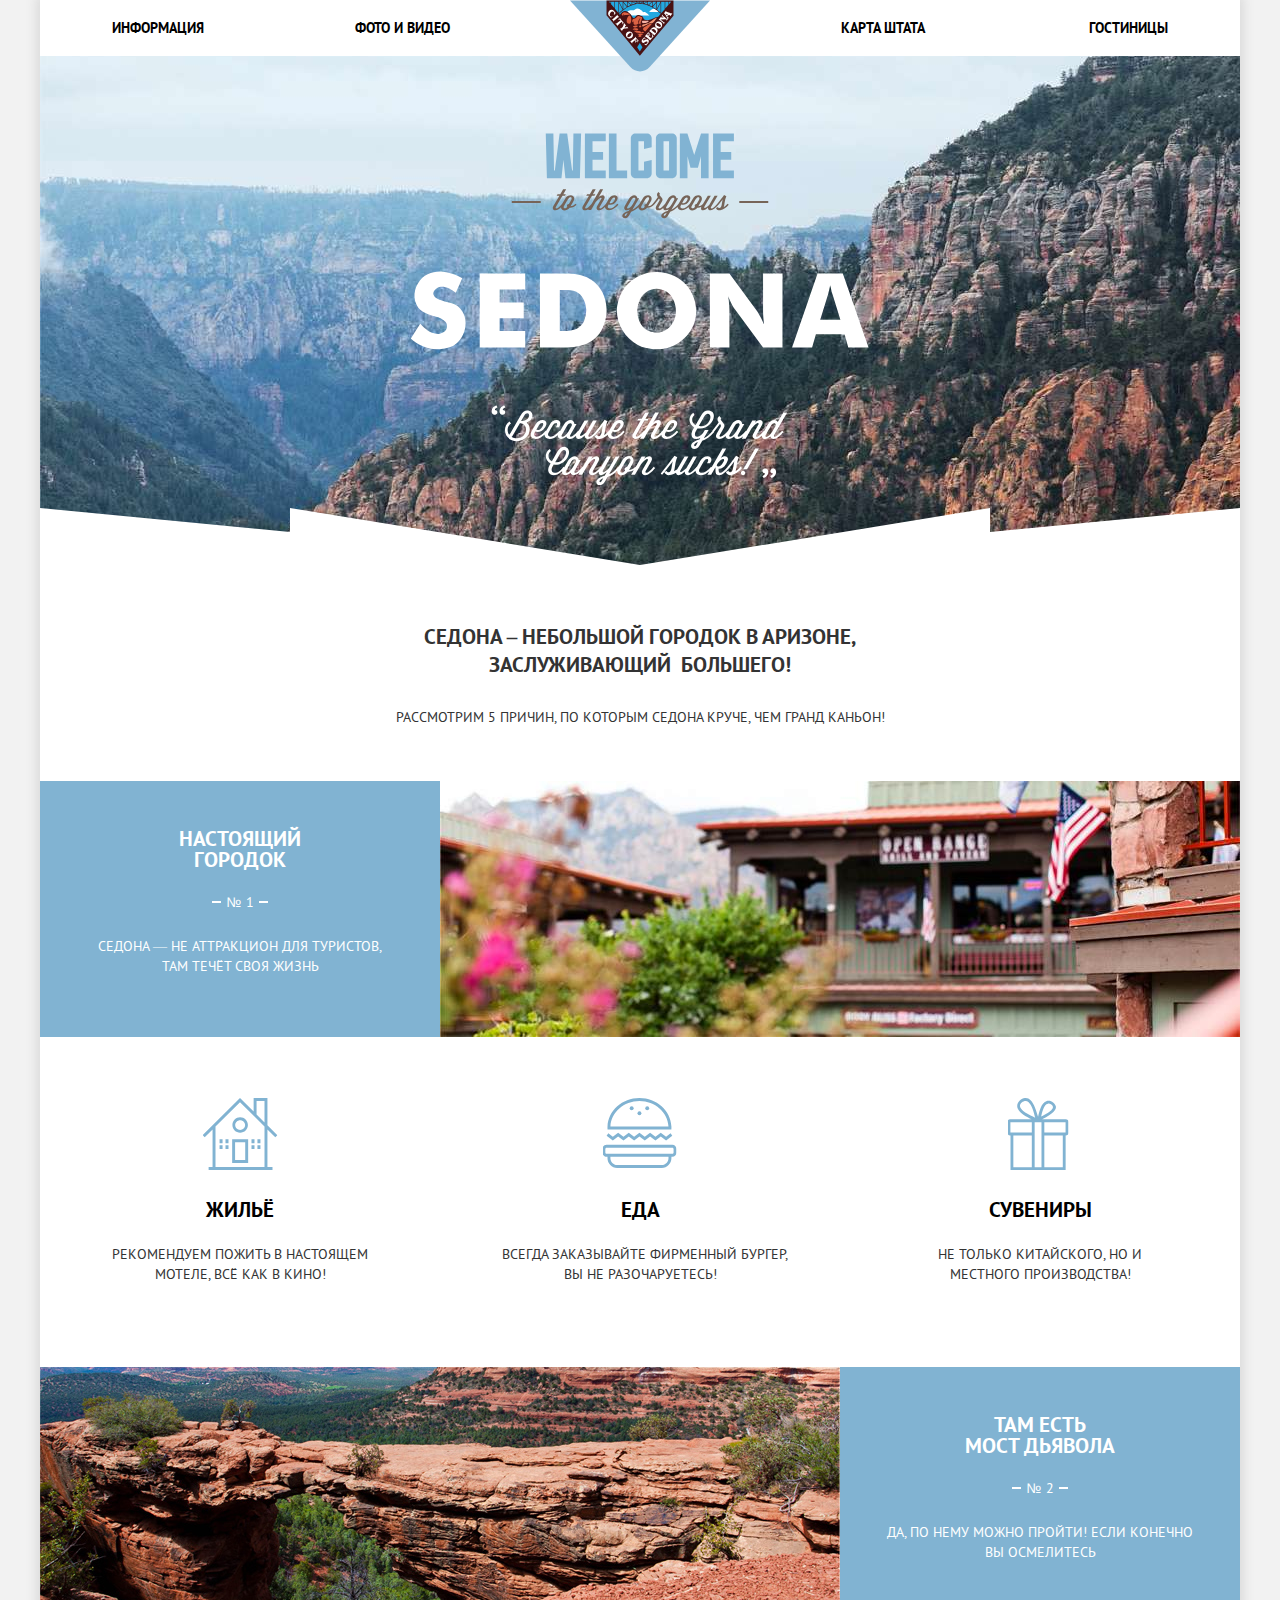
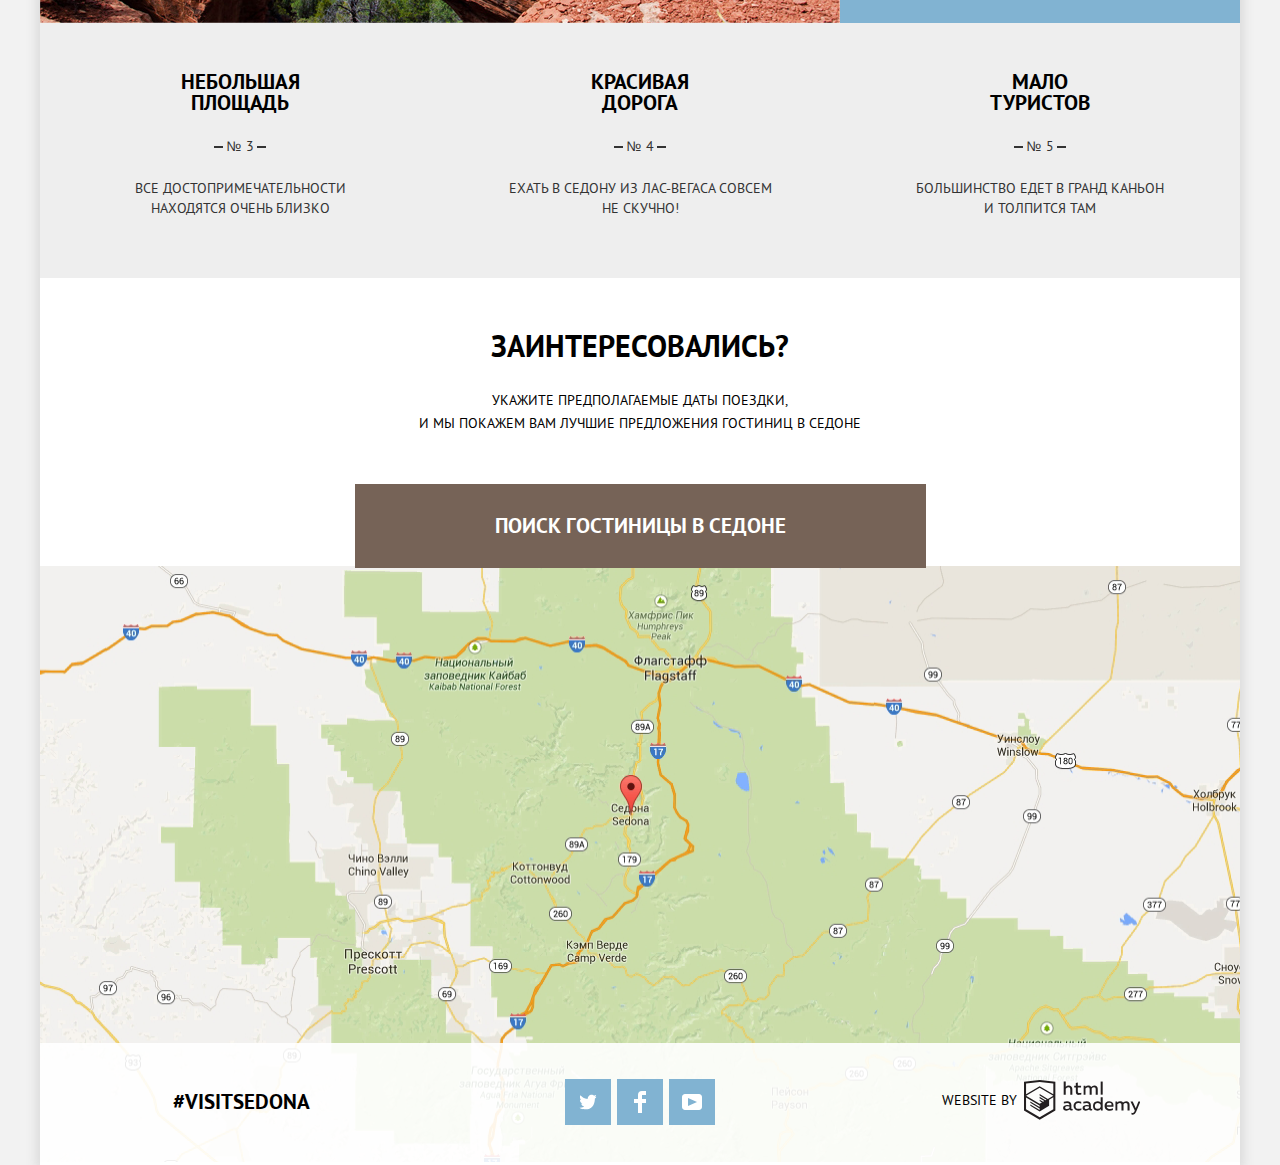
==== index.html @ 43b4a4ef "Добавил спец символы" ====
<!DOCTYPE html>
<html lang="ru">

<head>
  <meta charset="utf-8">
  <title>HTML Academy: Седона</title>
  <link rel="stylesheet" href="css/normalize.min.css">
  <link rel="stylesheet" href="css/style.min.css">
</head>

<body class="page-index">
  <div class="container">

    <header class="main-header">

      <a class="main-header__logo">
        <img src="img/logo.svg"   
             alt="Логотип Седона"  
             width="140"   
             height="72"   
             title="На главную">
             Перейти на главную страницу
      </a> 

      <nav class="main-nav" aria-label="Prymari">
        <div class="wrapper"> 

          <ul class="main-nav__list">
            <li class="main-nav__item">
              <a class="main-nav__link" href="#">Информация</a>
            </li>

            <li class="main-nav__item">
              <a class="main-nav__link" href="#">Фото и видео</a>
            </li>

            <li class="main-nav__item">
              <a class="main-nav__link" href="#">Карта штата</a>
            </li>

            <li class="main-nav__item">
              <a class="main-nav__link" href="sedona-hotels.html">Гостиницы</a>
            </li>
          </ul>

        </div>
      </nav>

    </header>


    <main class="main">

      <h1 class="visually-hidden">Седона - онлайн бронирование хостелов в Седоне</h1>

      <div class="intro  main__intro">

        <div class="intro__pic">
          <img class="intro__img"  
               src="img/welcome.svg"  
               alt="Welcome to the gorgeous Sedona"  
               width="459"  
               height="353">
        </div>
      </div>

      <!-- features -->
      <section class="features  main__features">

        <h2 class="visually-hidden">Приемущества</h2>

        <p class="features__text  features__text--big">
          <strong>Седона &ndash; небольшой городок в Аризоне, заслуживающий&nbsp; большего!</strong>
        </p>

        <p class="features__text  features__text--narrow">
          Рассмотрим 5 причин, по которым Седона круче, чем гранд каньон!
        </p>

        <!-- features__list -->
        <ol class="features__list">

          <!-- features__item-type-1 -->
          <li class="features__item
                     features__item--type-1">

              <div class="features__content">
                <h3 class="features__title">Настоящий <br> городок</h3>
                <span class="features__number">№ 1</span>
                <p class="features__text">Седона &mdash; не аттракцион&nbsp;для&nbsp;туристов, там&nbsp;течёт своя жизнь</p>
              </div>

              <div class="features__pic">
                <img class="features__img" 
                     src="img/content-pic01.jpg" 
                     alt="Горы, отель флаг США" 
                     width="800" 
                     height="256">
              </div>

          </li>


          <!-- features__item-type-2 -->
          <li class="features__item
                     features__item--type-2
                     features__item--icon-house">

            <h3 class="features__title">Жильё</h3>
            <p class="features__text">Рекомендуем пожить в настоящем мотеле, всё как в кино!</p>

          </li>

          <li class="features__item
                     features__item--type-2
                     features__item--icon-food">

            <h3 class="features__title">Еда</h3>
            <p class="features__text">Всегда&nbsp;заказывайте&nbsp;фирменный&nbsp;бургер, вы не разочаруетесь!</p>

          </li>

          <li class="features__item
                     features__item--type-2
                     features__item--icon-gift">

            <h3 class="features__title">Сувениры</h3>
            <p class="features__text">Не только китайского, но и местного производства!</p>

          </li>


          <!-- features__item-type-1 -->
          <li class="features__item
                     features__item--type-1">

              <div class="features__pic">
                <img class="features__img" 
                     src="img/content-pic02.jpg" 
                     alt="Красные ущелья Седоны" 
                     width="800"
                     height="256">
              </div>

              <div class="features__content">
                <h3 class="features__title">Там есть <br> мост дьявола</h3>
                <span class="features__number">№ 2</span>
                <p class="features__text">Да, по нему можно пройти! Если конечно вы осмелитесь</p>
              </div>

          </li>


          <!-- features__item-type-3 -->
          <li class="features__item
                     features__item--type-3">

              <div class="features__content">
                <h3 class="features__title">Небольшая площадь</h3>
                <span class="features__number">№ 3</span>
                <p class="features__text">Все достопримечательности находятся&nbsp;очень близко</p>
              </div>

          </li>

          <li class="features__item
                     features__item--type-3">

            <div class="features__content">
              <h3 class="features__title">Красивая дорога</h3>
              <span class="features__number">№ 4</span>
              <p class="features__text">Ехать в Седону из Лас-Вегаса совсем не скучно!</p>
            </div>

          </li>

          <li class="features__item
                     features__item--type-3">

            <div class="features__content">
              <h3 class="features__title">Мало туристов</h3>
              <span class="features__number">№ 5</span>
              <p class="features__text">Большинство едет в гранд каньон и&nbsp;толпится там</p>
            </div>

          </li>

        </ol>

      </section>
      <!-- /features -->

      <!-- search -->
      <section class="search  main__search">

        <h2 class="visually-hidden">Поиск гостиницы в Седоне</h2>

        <p class="search__text
                  search__text--big">
          <strong>Заинтересовались?</strong> 
        </p>

        <p class="search__text
                  search__text--narrow">
          Укажите предполагаемые даты поездки,<br>и мы покажем вам лучшие предложения гостиниц в Седоне
        </p>
        
        <a class="button
                  button--search" href="hotel-search.html"> 
          Поиск гостиницы в Седоне
        </a>

        <div class="map">
          <!-- google-map_iframe -->
          <iframe class="map__google" 
                  src="https://www.google.com/maps/embed?pb=!1m18!1m12!1m3!1d683583.7803193119!2d-112.14163020098634!3d34.99798350374811!2m3!1f0!2f0!3f0!3m2!1i1024!2i768!4f13.1!3m3!1m2!1s0x872da132f942b00d%3A0x5548c523fa6c8efd!2z0KHQtdC00L7QvdCwLCDQkNGA0LjQt9C-0L3QsCA4NjMzNiwg0KHQqNCQ!5e0!3m2!1sru!2s!4v1570361902766!5m2!1sru!2s" 
                  width="1200" height="596" 
                  allowfullscreen="">
          </iframe>

          <a class="map__img" 
             href="https://www.google.ru/maps/place/Седона,+Аризона+86336,+США/@34.8544438,-111.8301581,13z/data=!3m1!4b1!4m5!3m4!1s0x872da132f942b00d:0x5548c523fa6c8efd!8m2!3d34.8697395!4d-111.7609896"
             title="Перейти нак карту google maps">Местоположение на карте
             
            <img  src="img/map.png" 
                  alt="Карта Седоны" 
                  width="1200" 
                  height="596">
          </a>

          <!-- Форма поиска гостиницы -->
          <form class="hotel-search" 
                action="https://echo.htmlacademy.ru" 
                method="post">

            <fieldset class="hotel-search__fieldset">
              <legend class="visually-hidden">Поиск гостиницы в Седоне</legend>

              <!-- hotel-search__date -->
              <div class="hotel-search__date">
                <label class="hotel-search__label">Дата заезда:

                  <input class="hotel-search__input" 
                         type="text" 
                         name="entry" 
                         placeholder="24 апреля 2017">
                </label>

                <button class="button  hotel-search__calendar" 
                        type="button" 
                        title="Выбрать дату">Календарь
                  <!-- svg -->
                  <svg xmlns="http://www.w3.org/2000/svg" width="21" height="22" fill="#cacaca">
                    <path
                      d="M19.251 2.025h-2.845V.648c0-.381-.294-.689-.656-.689-.363 0-.656.308-.656.689v1.377h-3.938V.648c0-.381-.294-.689-.655-.689-.363 0-.657.308-.657.689v1.377H5.906V.648c0-.381-.294-.689-.656-.689-.363 0-.657.308-.657.689v1.377H1.75C.784 2.025 0 2.847 0 3.862v16.302C0 21.179.784 22 1.75 22h17.501c.966 0 1.749-.821 1.749-1.836V3.862c0-1.015-.783-1.837-1.749-1.837zm.437 18.139a.448.448 0 0 1-.437.459H1.75a.45.45 0 0 1-.438-.459V3.862a.45.45 0 0 1 .438-.459h2.844v1.378c0 .381.294.689.657.689.362 0 .656-.308.656-.689V3.403h3.938v1.378c0 .381.294.689.657.689.361 0 .655-.308.655-.689V3.403h3.938v1.378c0 .381.293.689.656.689.362 0 .656-.308.656-.689V3.403h2.845c.241 0 .437.206.437.459v16.302z" />
                    <path
                      d="M4.594 8.225h2.625v2.066H4.594zM4.594 11.668h2.625v2.067H4.594zM4.594 15.112h2.625v2.066H4.594zM9.188 15.112h2.625v2.066H9.188zM9.188 11.668h2.625v2.067H9.188zM9.188 8.225h2.625v2.066H9.188zM13.781 15.112h2.625v2.066h-2.625zM13.781 11.668h2.625v2.067h-2.625zM13.781 8.225h2.625v2.066h-2.625z" />
                  </svg>
                  <!-- svg -->

                </button>
              </div>
              <!-- /hotel-search__date -->
              
              <!-- hotel-search__date -->
              <div class="hotel-search__date">
                <label class="hotel-search__label">Дата выезда:
                  <input class="hotel-search__input" 
                         type="text" 
                         name="leave" 
                         placeholder="4 июля 2017">
                </label>

                <button class="button  hotel-search__calendar" 
                        type="button" 
                        title="Выбрать дату">Календарь
                  <!-- svg -->
                  <svg xmlns="http://www.w3.org/2000/svg" width="21" height="22" fill="#cacaca">
                    <path
                      d="M19.251 2.025h-2.845V.648c0-.381-.294-.689-.656-.689-.363 0-.656.308-.656.689v1.377h-3.938V.648c0-.381-.294-.689-.655-.689-.363 0-.657.308-.657.689v1.377H5.906V.648c0-.381-.294-.689-.656-.689-.363 0-.657.308-.657.689v1.377H1.75C.784 2.025 0 2.847 0 3.862v16.302C0 21.179.784 22 1.75 22h17.501c.966 0 1.749-.821 1.749-1.836V3.862c0-1.015-.783-1.837-1.749-1.837zm.437 18.139a.448.448 0 0 1-.437.459H1.75a.45.45 0 0 1-.438-.459V3.862a.45.45 0 0 1 .438-.459h2.844v1.378c0 .381.294.689.657.689.362 0 .656-.308.656-.689V3.403h3.938v1.378c0 .381.294.689.657.689.361 0 .655-.308.655-.689V3.403h3.938v1.378c0 .381.293.689.656.689.362 0 .656-.308.656-.689V3.403h2.845c.241 0 .437.206.437.459v16.302z" />
                    <path
                      d="M4.594 8.225h2.625v2.066H4.594zM4.594 11.668h2.625v2.067H4.594zM4.594 15.112h2.625v2.066H4.594zM9.188 15.112h2.625v2.066H9.188zM9.188 11.668h2.625v2.067H9.188zM9.188 8.225h2.625v2.066H9.188zM13.781 15.112h2.625v2.066h-2.625zM13.781 11.668h2.625v2.067h-2.625zM13.781 8.225h2.625v2.066h-2.625z" />
                  </svg>
                  <!-- svg -->
                </button>
              </div>
              <!-- /hotel-search__date -->


              <!-- hotel-search__person-->
              <div class="hotel-search__person">
                <!-- hotel-search__adult -->
                <div class="hotel-search__person-category">

                  <button class="button hotel-search__adult-value  
                                 hotel-search__adult-value--plus"
                          type="button">Увеличить  колличество взрослых 
                  </button>

                  <button class="button hotel-search__adult-value  
                                 hotel-search__adult-value--minus"
                          type="button">Уменьшить  колличество взрослых
                  </button>

                  <label class="hotel-search__label">Взрослые:

                    <input class="hotel-search__input" 
                           type="text" 
                           name="adult" 
                           value="0">
                  </label>
                </div>

                <!-- hotel-search__adult -->
                <div class="hotel-search__person-category">
                  
                    <button class="button  
                                    hotel-search__child-value 
                                    hotel-search__child-value--plus" 
                            type="button">Увеличить  колличество детей
                    </button>

                    <button class="button  
                                   hotel-search__child-value 
                                   hotel-search__child-value--minus" 
                            type="button">Уменьшить  колличество детей
                    </button>

                  <label class="hotel-search__label">Дети:
                    <input class="hotel-search__input" 
                           type="text"   
                           name="child" 
                           value="0">
                    </label>
                </div>
              </div>

              <!-- hotel-search__submit -->
              <button class="button  hotel-search__submit" 
                      type="submit">Найти
              </button>

            </fieldset>
          </form>
        </div>
      </section>

    </main>

    <footer class="main-footer">
      <div class="wrapper">
        <div class="main-footer__row">
          
          <div class="main-footer__column">
            <span class="main-footer__text">&#35visitsedona</span>
          </div>

          <div class="main-footer__column">
            <ul class="social-list  main-footer__social-list">

              <li class="social-list__item">

                <a class="social-list__link   
                          social-list__link--icon"  
                   href="#"  
                   title="К нам на Twitter">Twitter

                  <svg xmlns="http://www.w3.org/2000/svg" xmlns:xlink="http://www.w3.org/1999/xlink" width="17"
                    height="15">
                    <path fill="#ffffff"
                      d="M10.95.144c1.685-.496 2.984.27 3.577 1.179.673-.231 1.331-.481 2.011-.708a2.345 2.345 0 0 1-.857 1.768c.685.17 1.304-.491 1.304-.491-.169 1-1.006 1.788-1.563 2.024-.231 6.75-3.175 11.217-10.077 11.082h-.446c-.41 0-4.164-.46-4.898-1.887 2.271.196 3.893-.422 4.693-1.177-.96-.3-2.679-.477-2.979-2.95.349.106.564.228 1.19.119C1.705 8.247.374 7.53.448 5.33c.285.328 1.067.536 1.34.472C1.085 5.561-.182 2.442.894.85c1.818 1.854 3.735 3.606 7.152 3.773C8.254 2.33 9.183.793 10.95.144z" />
                  </svg>
                </a>
              </li>

              <li class="social-list__item">
                <a class="social-list__link   social-list__link--icon"  
                   href="#"  
                   title=" К нам на Facebook">Facebook

                  <svg xmlns="http://www.w3.org/2000/svg" width="12" height="22">
                    <path fill="#ffffff" d="M12 4V0H8a4 4 0 0 0-4 4v4H0v4h4v10h4V12h4V8H8V4h4z" />
                  </svg>
                </a>
              </li>

              <li class="social-list__item">
                <a class="social-list__link   
                          social-list__link--icon" 
                   href="#"  
                   title="К нам на Youtube">Youtube
                  <!-- svg -->
                  <svg xmlns="http://www.w3.org/2000/svg" xmlns:xlink="http://www.w3.org/1999/xlink" width="20"
                    height="16">
                    <path fill="#ffffff"
                      d="M17 0H3C1.35 0 0 1.35 0 3v10c0 1.65 1.35 3 3 3h14c1.65 0 3-1.35 3-3V3c0-1.65-1.35-3-3-3zM6.027 11.998V4.002L15.014 8l-8.987 3.998z" />
                  </svg>
                  <!-- svg -->
                </a>
              </li>

            </ul>
          </div>

          <div class="main-footer__column">
            <span class="main-footer__copy">website by</span>

            <a class="main-footer__link"  
               href="https://htmlacademy.ru/intensive/htmlcss" 
               title="Перейти на профессиональный онлайн‑курс HTML и CSS, уровень 1" 
               target="_blank">Htmlacademy

                <svg id="Layer_1" data-name="Layer 1" xmlns="http://www.w3.org/2000/svg" viewBox="0 0 113 39" fill="#231f20">

                  <path
                    d="M401.93,351.51a2.07,2.07,0,0,0,.58-0.11v1.4a3.41,3.41,0,0,1-1.24.22,1.75,1.75,0,0,1-1.75-1,5.08,5.08,0,0,1-3.3,1.13c-1.59,0-3.06-.87-3.06-2.68,0-2.24,2.08-2.93,3.9-2.93a11.63,11.63,0,0,1,2.28.26v-0.31c0-1.09-.8-1.86-2.3-1.86a7.79,7.79,0,0,0-3.15.67v-1.79a10.72,10.72,0,0,1,3.35-.58c2.48,0,4,1.18,4,3.83v3.14A0.57,0.57,0,0,0,401.93,351.51Zm-6.76-1.19a1.42,1.42,0,0,0,1.64,1.29,3.56,3.56,0,0,0,2.53-1V349.1a10.21,10.21,0,0,0-1.9-.22C396.34,348.89,395.17,349.23,395.17,350.33Z"
                    transform="translate(-355.09 -323.29)" />
                  <path

                    d="M408.15,343.91a5.29,5.29,0,0,1,2.7.67v1.79a4.28,4.28,0,0,0-2.42-.73,2.89,2.89,0,1,0,0,5.76,5.26,5.26,0,0,0,2.55-.67v1.8a6.58,6.58,0,0,1-2.9.6,4.42,4.42,0,0,1-4.72-4.54A4.54,4.54,0,0,1,408.15,343.91Z"
                    transform="translate(-355.09 -323.29)" />
                  <path

                    d="M420.93,351.51a2.07,2.07,0,0,0,.58-0.11v1.4a3.41,3.41,0,0,1-1.24.22,1.75,1.75,0,0,1-1.75-1,5.08,5.08,0,0,1-3.3,1.13c-1.59,0-3.06-.87-3.06-2.68,0-2.24,2.08-2.93,3.9-2.93a11.63,11.63,0,0,1,2.28.26v-0.31c0-1.09-.8-1.86-2.3-1.86a7.79,7.79,0,0,0-3.15.67v-1.79a10.72,10.72,0,0,1,3.35-.58c2.48,0,4,1.18,4,3.83v3.14A0.57,0.57,0,0,0,420.93,351.51Zm-6.76-1.19a1.42,1.42,0,0,0,1.64,1.29,3.56,3.56,0,0,0,2.53-1V349.1a10.21,10.21,0,0,0-1.9-.22C415.33,348.89,414.17,349.23,414.17,350.33Z"
                    transform="translate(-355.09 -323.29)" />
                  <path

                    d="M431.76,340.14V352.9H430v-1.39a4.07,4.07,0,0,1-3.35,1.62,4.62,4.62,0,0,1,0-9.22,4,4,0,0,1,3.15,1.37v-5.14h2ZM427,345.62a2.9,2.9,0,0,0,0,5.8,3,3,0,0,0,2.79-1.84v-2.13A3.06,3.06,0,0,0,427,345.62Z"
                    transform="translate(-355.09 -323.29)" />
                  <path

                    d="M438.08,343.91c3.48,0,4.68,2.81,4.12,5.34h-6.58c0.22,1.57,1.75,2.22,3.35,2.22a6.41,6.41,0,0,0,2.77-.62v1.68a7.5,7.5,0,0,1-3.14.6c-2.68,0-5-1.53-5-4.61A4.39,4.39,0,0,1,438.08,343.91Zm0.09,1.62a2.39,2.39,0,0,0-2.57,2.26h4.85A2.06,2.06,0,0,0,438.17,345.53Z"
                    transform="translate(-355.09 -323.29)" />
                  <path

                    d="M444.19,352.9v-8.75h1.73v1.09a4,4,0,0,1,2.92-1.33,3,3,0,0,1,2.73,1.4,4.33,4.33,0,0,1,3.06-1.4,3.21,3.21,0,0,1,3.32,3.52v5.47h-2v-5.41a1.67,1.67,0,0,0-1.73-1.84,2.94,2.94,0,0,0-2.17,1.18c0,0.2,0,.4,0,0.6v5.47h-2v-5.41a1.67,1.67,0,0,0-1.73-1.84,3.11,3.11,0,0,0-2.32,1.35v5.91h-2Z"
                    transform="translate(-355.09 -323.29)" />
                  <path

                    d="M466.56,344.15h2l-4.1,9.93c-0.95,2.28-2.19,3-3.52,3a5,5,0,0,1-1.15-.15v-1.66a3,3,0,0,0,.89.13c0.95,0,1.66-.67,2.17-2l0.18-.44-4.16-8.82H461l3,6.6Z"
                    transform="translate(-355.09 -323.29)" />
                  <path

                    d="M395.75,324.82v5a4,4,0,0,1,2.83-1.2,3.41,3.41,0,0,1,3.61,3.57v5.41h-2v-5.16a1.9,1.9,0,0,0-2-2.1,3.08,3.08,0,0,0-2.44,1.46v5.8h-2V324.82h2Z"
                    transform="translate(-355.09 -323.29)" />
                  <path

                    d="M407.52,325.71v3.12h3.17v1.71h-3.17v4c0,1.15.53,1.53,1.66,1.53a4.71,4.71,0,0,0,1.77-.35v1.68a7.14,7.14,0,0,1-2.35.38,2.68,2.68,0,0,1-3-2.88v-4.38H404v-1.71h1.57v-2.64Z"
                    transform="translate(-355.09 -323.29)" />
                  <path

                    d="M413.19,337.58v-8.75h1.73v1.09a4,4,0,0,1,2.92-1.33,3,3,0,0,1,2.73,1.4,4.33,4.33,0,0,1,3.06-1.4,3.21,3.21,0,0,1,3.32,3.52v5.47h-2v-5.41a1.67,1.67,0,0,0-1.73-1.84,2.94,2.94,0,0,0-2.17,1.18c0,0.2,0,.4,0,0.6v5.47h-2v-5.41a1.67,1.67,0,0,0-1.73-1.84,3.11,3.11,0,0,0-2.32,1.35v5.91h-2Z"
                    transform="translate(-355.09 -323.29)" />
                  <rect x="74.72" y="1.52" width="1.95" height="12.76" />
                  <path
                    d="M370.53,323.31l-0.16,0-15.28,1.6v28L370.37,362l15.28-9.09v-28Zm13.12,28.45-13.28,7.9-13.28-7.9V340.28l13.22,7.87,0,1.43-9.07-5.4v1.38l9.11,5.47,0,1.46-9.1-5.42v1.38l9.11,5.47h0l9.19-5.5v-1.39h0v-4.52l4.1-2.45v11.67Zm0-13.16L380,340.74h0l-1.68,1-8-4.76v1.38l6.84,4.07-0.06,0-0.15.09-1,.57-5.64-3.36v1.38l4.45,2.65-1.05.7,0,0-3.36-2v1.38l2.21,1.3-2.25,1.35-13.16-7.82,13.17-7.92h0Zm0-1.39-13.35-7.87h0l-13.2,7.86v-10.5l13.28-1.39,13.28,1.39v10.51Z"
                    transform="translate(-355.09 -323.29)" />
                </svg>
            </a>
          </div>

        </div>
      </div>
    </footer>

  </div>

  <script src="js/script.min.js"></script>
</body>

</html>
---- css/style.min.css ----
@font-face{font-family:"PT Sans";font-display:swap;font-style:normal;font-weight:400;src:url(../fonts/ptsans.woff2) format("woff2"),url(../fonts/ptsans.woff) format("woff")}@font-face{font-family:"PT Sans";font-display:swap;font-style:normal;font-weight:700;src:url(../fonts/ptsansbold.woff2) format("woff2"),url(../fonts/ptsansbold.woff) format("woff")}html{box-sizing:border-box}*,::after,::before{box-sizing:inherit}body{margin:0;background-color:#f2f2f2;font-family:"PT Sans",Arial,Tahoma,sans-serif;font-size:14px}:focus{outline:#222 dotted 1px;outline-offset:4px}.page-index .container{position:relative}.visually-hidden{position:absolute;margin:-1px;padding:0;width:1px;height:1px;overflow:hidden;border:none;clip:rect(0,0,0,0)}.button{background-color:transparent;border:none;cursor:pointer}.container,.main,.main-header{background-color:#fff}.wrapper{width:1056px;margin-left:auto;margin-right:auto}.container{position:relative;width:1200px;margin:auto;box-shadow:0 0 10px 4px #dbdbdb;overflow:hidden}.main-header{padding:0;margin:0}.main-header__logo{position:absolute;top:0;left:50%;font-size:0;transform:translateX(-50%);z-index:3}.main-nav__list{position:relative;display:flex;flex-wrap:wrap;justify-content:space-between;align-items:center;margin:0;padding:19px 0;list-style:none;z-index:2}.main-nav__item{width:20%}.main-nav__item:nth-child(2){margin-right:115px}.main-nav__item:last-child,.main-nav__item:nth-child(4n+3){text-align:right}.main-nav__item:focus{outline:0}.main-nav__link{display:inline-block;vertical-align:middle;font-family:"PT Sans";font-size:14px;font-weight:700;color:#000;text-decoration:none;text-transform:uppercase;transition-duration:.3s;transition-property:color}.main-nav__link:focus,.main-nav__link:hover{color:#81b3d2}.main-nav__link:active{color:#b2b2b2}.main-nav__link--current{color:#766357}.intro__pic{position:relative;width:100%;min-height:509px;background:linear-gradient(160deg,#a2c4dc,#6b494a);background-image:url(../img/polygon.svg),url(../img/sedona.jpg);background-position:center bottom -1px,0 -55px;background-repeat:no-repeat}.intro__img{position:relative;left:50%;top:77px;transform:translateX(-50%)}.main__features{margin-top:58px}.features__text{color:#333;text-transform:uppercase;text-align:center;line-height:20px}.features__text.features__text--big{max-width:460px;margin:0 auto;font-family:"PT Sans";font-size:21px;font-weight:700;line-height:28px;z-index:10}.features__text,.features__text--narrow{margin-top:28px;font-family:"PT Sans";font-size:inherit}.features__list{position:relative;display:flex;flex-wrap:wrap;justify-content:space-between;margin:54px 0 0;padding:0;list-style:none}.features__item{width:100%}.features__item--type-1{display:flex;align-items:stretch}.features__item--type-1 .features__content{padding:47px 0;width:100%;background-color:#81b3d2;text-align:center}.features__item--type-1 .features__title{margin-top:0;margin-bottom:32px;font-family:"PT Sans";color:#fff;font-size:21px;font-weight:700;line-height:21px;text-align:center;text-transform:uppercase}.features__item--type-1 .features__number{position:relative;color:#fff;padding:0 14px;bottom:8px}.features__item--type-1 .features__number::after,.features__item--type-1 .features__number::before{position:absolute;content:"";top:8px;width:9px;height:2px;background-color:#fff}.features__item--type-1 .features__number::before{left:0}.features__item--type-1 .features__number::after{right:0}.features__item--type-1 .features__text{max-width:320px;color:#fff;font-family:"PT Sans";font-size:14px;text-align:center;line-height:20px;margin:18px auto 0}.features__item--type-1 .features__img{display:block}.features__item--type-2{position:relative;padding-top:161px;padding-bottom:83px;width:400px}.features__item--type-2 .features__title{margin:0;color:#000;font-size:21px;font-family:"PT Sans";text-align:center;text-transform:uppercase;font-weight:700}.features__item--type-2 .features__text{max-width:277px;font-family:"PT Sans";font-size:14px;line-height:20px;text-transform:uppercase;text-align:center;margin:22px auto 0}.features__item--type-2 .features__number{position:relative;padding:0 20px;color:#333}.features__item--type-2 .features__number::after,.features__item--type-2 .features__number::before{position:absolute;content:"";top:8px;width:9px;height:2px;background-color:#333}.features__item--type-2 .features__number::before{left:0}.features__item--type-2 .features__number::after{right:0}.features__item--icon-food::before,.features__item--icon-gift::before,.features__item--icon-house::before{position:absolute;content:"";top:61px;left:50%;width:75px;height:72px;transform:translateX(-50%);background-repeat:no-repeat}.features__item--icon-house::before{background-image:url(../img/icon-house.svg)}.features__item--icon-food::before{background-image:url(../img/icon-burger.svg)}.features__item--icon-gift::before{background-image:url(../img/icon-gift.svg);background-position:5px 0;background-size:contain}.features__item--type-2 .features__content{display:flex;flex-direction:column;align-items:center}.features__item--type-3{position:relative;width:400px;padding-top:48px;padding-bottom:60px;background-color:#eee;z-index:3}.button--search,.hotel-search--hide{z-index:2;font-family:"PT Sans"}.features__item--type-3 .features__content{text-align:center}.features__item--type-3 .features__title{margin:0 auto 29px;max-width:134px;color:#000;line-height:21px;font-family:"PT Sans";font-size:21px;text-align:center;text-transform:uppercase;font-weight:700}.features__item--type-3 .features__text{max-width:277px;font-family:"PT Sans";font-size:14px;line-height:20px;text-transform:uppercase;text-align:center;margin:19px auto 0}.features__item--type-3 .features__number{position:relative;display:inline-block;vertical-align:middle;bottom:5px;padding:0 12px;color:#333;font-size:14px}.features__item--type-3 .features__number::after,.features__item--type-3 .features__number::before{position:absolute;top:8px;width:9px;height:2px;background-color:#333;content:""}.features__item--type-3 .features__number::before{left:0}.features__item--type-3 .features__number::after{right:0}.map__img{font-size:0}.search__row{display:flex;flex-direction:column;align-items:center}.search__text{color:#000;text-align:center;text-transform:uppercase}.search__text--big{margin-top:51px;margin-bottom:25px;font-family:"PT Sans";font-size:30px;font-weight:700}.search__text--narrow{margin-top:0;margin-bottom:0;line-height:23px}.button--search{position:relative;display:inline-block;margin-top:49px;margin-bottom:-2px;border:none;vertical-align:middle;background-color:#766357;color:#fff;font-size:21px;text-decoration:none;text-transform:uppercase;font-weight:700;transition:ease .3s;transition-duration:.3s;transition-property:background-color;padding:30px 140px}.button--search:focus,.button--search:focus-within,.button--search:hover{background-color:#604e43}.button--search:hover{transition-duration:.3s;transition-property:background-color}.button--search:active{background-color:#503e33;color:#857871;transition-duration:.3s;transition-property:background-color}.map{width:100%;min-height:596px;overflow:hidden;position:relative;transition-duration:.3s}.map__google{position:absolute;top:0;left:0}.map img:hover{transform:scale(1.1);transition-property:transform;transition-duration:.3s}.hotel-search,.hotel-search--hide{position:absolute;top:0;left:50%;width:570px;background-color:#fff;box-shadow:0 0 20px 0 #838282;transform:translateX(-50%);font-weight:700;text-transform:uppercase}.hotel-search{padding:60px 55px 54px;font-family:"PT Sans";-webkit-animation-name:drop-down_form;animation-name:drop-down_form;-webkit-animation-duration:.7s;animation-duration:.7s}.hotel-search--hide{display:none;padding:55px}.hotel-search--error{-webkit-animation-name:form_error;animation-name:form_error;-webkit-animation-duration:.3s;animation-duration:.3s}@-webkit-keyframes drop-down_form{from{transform:translateY(-500px) translateX(-50%)}to{transform:translateY(0) translateX(-50%)}}@keyframes drop-down_form{from{transform:translateY(-500px) translateX(-50%)}to{transform:translateY(0) translateX(-50%)}}@-webkit-keyframes form_error{0%,100%{transform:rotate(0) translateX(-50%);transform-origin:0 50% 0}10%,30%,50%,70%,90%{transform:rotate(-1deg) translateX(-50%);transform-origin:0 50% 0}20%,40%,60%,80%{transform:rotate(1deg) translateX(-50%);transform-origin:0 50% 0}}@keyframes form_error{0%,100%{transform:rotate(0) translateX(-50%);transform-origin:0 50% 0}10%,30%,50%,70%,90%{transform:rotate(-1deg) translateX(-50%);transform-origin:0 50% 0}20%,40%,60%,80%{transform:rotate(1deg) translateX(-50%);transform-origin:0 50% 0}}.hotel-search__fieldset{margin:0;padding:0;border:none}.hotel-search__date{flex-direction:column;justify-content:space-between;margin-bottom:30px}.hotel-search__date,.hotel-search__label{position:relative;display:flex;align-items:center;white-space:nowrap;width:100%;font-size:14px;cursor:pointer}.hotel-search__calendar{position:absolute;content:"";top:50%;right:2px;font-size:0;transform:translateY(-50%);transition-duration:.3s;transition-property:background-color}.hotel-search__calendar:focus svg,.hotel-search__calendar:hover svg{fill:#000}.hotel-search__calendar:active svg{fill:#81b3d2}.hotel-search__input{position:relative;padding:10px;margin:0 0 0 25px;border:none;width:100%;font-size:14px;font-weight:700;text-transform:uppercase;background-color:#f2f2f2;cursor:pointer}.hotel-search__input:active,.hotel-search__input:focus{background-color:#fff;box-shadow:0 0 0 2px #e5e5e5}.hotel-search__input:focus{outline:#222 dotted 1px;outline-offset:4px}.hotel-search__input:hover{background-color:#ebebeb;cursor:pointer}.hotels-search__input::-webkit-input-placeholder{color:#000;font-family:"PT Sans";font-weight:700;text-transform:uppercase}.hotels-search__input::-moz-placeholder{color:#000;font-family:"PT Sans";font-weight:700;text-transform:uppercase}.hotels-search__input:-ms-input-placeholder{color:#000;font-family:"PT Sans";font-weight:700;text-transform:uppercase}.hotels-search__input::-ms-input-placeholder{color:#000;font-family:"PT Sans";font-weight:700;text-transform:uppercase}.hotels-search__input::placeholder{color:#000;font-family:"PT Sans";font-weight:700;text-transform:uppercase}.hotel-search__person{display:flex;align-content:center;margin-bottom:55px}.hotel-search__person-category{position:relative;display:flex;justify-content:space-between;align-items:center;margin:0;width:50%}.hotel-search__person-category .hotel-search__label{position:relative;display:flex;align-items:center;justify-content:flex-end;width:100%}.hotel-search__person-category .hotel-search__input{padding:11px 0;margin:0 0 0 46px;width:114px;border:none;background-color:#f2f2f2;text-align:center}.hotel-search__person-category .hotel-search__input[name=child]{margin:0 0 0 27px}.hotel-search__person-category .hotel-search__input:focus{outline:#222 dotted 1px;outline-offset:4px;background-color:#fff;box-shadow:0 0 0 2px #e5e5e5}.hotel-search__person-category .hotel-search__input:hover{background-color:#ebebeb}.hotel-search__adult-value,.hotel-search__child-value{position:absolute;top:50%;right:50%;width:12px;height:100%;font-size:0;font-weight:700;transform:translate(-50%,-50%);z-index:1}.hotel-search__adult-value--plus,.hotel-search__child-value--plus{right:8px}.hotel-search__adult-value--minus,.hotel-search__child-value--minus{left:131px}.hotel-search__adult-value--minus::before,.hotel-search__child-value--minus::before{position:absolute;content:"-";top:50%;left:50%;color:#a9a9a9;font-size:30px;transform:translate(-50%,-50%)}.hotel-search__adult-value--plus::before,.hotel-search__child-value--plus::before{position:absolute;content:"+";top:50%;left:50%;color:#a9a9a9;font-size:30px;transform:translate(-50%,-50%)}.hotel-search__adult-value--plus:hover::before,.hotel-search__child-value--plus:hover::before{color:#000;transition-duration:.3s}.hotel-search__adult-value--plus:focus::before,.hotel-search__child-value--plus:focus::before{color:#000}.hotel-search__adult-value--plus:active::before,.hotel-search__child-value--plus:active::before{color:#81b3d2;transition-duration:.3s;transition-property:background-color}.hotel-search__adult-value--minus:hover::before,.hotel-search__child-value--minus:hover::before{color:#000;transition-duration:.3s}.hotel-search__adult-value--minus:focus::before,.hotel-search__child-value--minus:focus::before{color:#000}.hotel-search__adult-value--minus:active::before,.hotel-search__child-value--minus:active::before{color:#81b3d2;transition-duration:.3s;transition-property:background-color}.hotel-search__adult-value:focus~.hotel-search__label .hotel-search__input,.hotel-search__child-value:focus~.hotel-search__label .hotel-search__input{outline:#222 dotted 1px;outline-offset:4px;background-color:#fff;box-shadow:0 0 0 2px #e5e5e5}.hotel-search__submit{min-width:459px;padding:17px 0;background-color:#81b3d2;color:#fff;font-size:21px;font-weight:700;text-transform:uppercase;transition-duration:.3s;transition-property:background-color}.hotel-search__submit:focus,.hotel-search__submit:hover{background-color:#669ec0}.hotel-search__submit:active{color:rgba(255,255,255,.5);background-color:#5496bd;transition-duration:.3s;transition-property:color}.filter__content{padding-top:32px;padding-bottom:18px;background:linear-gradient(90deg,#4f7ca5,#4f4847);background-image:url(../img/sedona-blur.jpg);background-position:0 -56px;background-size:cover}.filter__content .filter__label{margin-left:7px;color:#fff;font-family:"PT Sans";font-size:14px;text-transform:uppercase}.filter-range__caption,.filter__selection--type-1 .filter__caption{font-size:16px;line-height:11px;text-transform:uppercase;font-family:"PT Sans";font-weight:700}.filter__price,.filter__selection,.filter__sort{padding:0;margin:0;border:none}.filter__selection--type-1{display:flex;flex-direction:column}.filter__selection--type-1 .filter__caption{margin-bottom:19px;color:#fff}.filter__inner{position:relative;display:flex;align-items:center;cursor:pointer}.filter__label{cursor:pointer}.filter__checkbox{position:relative;left:0;width:24px;height:24px;cursor:pointer;opacity:0;z-index:9000}.filter__label:active .filter__inner{color:#81b3d2;border-radius:5px;box-shadow:0 0 0 3px #81b3d3;outline:0}.filter__checkbox:checked+.filter__check{width:24px;height:24px;background-image:url(../img/checkobox-on.svg);background-repeat:no-repeat}.filter__checkbox:disabled+.filter__check{width:24px;height:24px;background-image:url(../img/checkobox-off-disabled.svg);background-repeat:no-repeat}.filter__checkbox:checked:disabled+.filter__check{width:24px;height:24px;background-image:url(../img/checkobox-on-disabled.svg);background-repeat:no-repeat}.filter__checkbox:focus+.filter__check{outline:#fff dotted 1px;outline-offset:4px}.filter__check{position:relative;margin:11px 11px 11px -23px;width:24px;height:24px;background-image:url(../img/checkobox-off.svg);background-repeat:no-repeat;z-index:0}.filter__row{display:flex;flex-wrap:wrap;justify-content:space-between;max-width:1056px;margin-left:auto;margin-right:auto}.filter__column:first-child{width:258px}.filter__column:nth-child(2){width:288px}.filter__column:last-child{margin-left:auto;max-width:318px;min-width:318px}.filter-range{width:100%;padding:0;margin:0;color:#fff;text-transform:uppercase;border:none}.filter-range__caption{margin-bottom:16px;color:#fff}.filter-range__price{position:relative;display:flex;align-items:center;margin-bottom:20px;width:100%;height:36px;border:2px solid #fff;border-radius:2px;font-size:0}.filter-range__price::after{position:absolute;content:"";top:50%;left:50%;width:2px;height:22px;background-color:#fff;transform:translate(-50%,-50%)}.range-price__label{font-size:14px;line-height:38px;cursor:pointer;vertical-align:middle}.range-price .range-price__label--max{padding-left:75px}.range-price .range-price__label--min{padding-left:67px}.range-price__input{width:50px;margin:0;border:none;background:0 0;color:inherit}.range-price__input:focus{outline:#fff dotted 1px}.filter-range__controls{position:relative;margin-bottom:32px}.filter-range__scale{height:2px;background-color:rgba(255,255,255,.3)}.filter-range__bar{width:80%;height:2px;background-color:#fff}.filter-range__toggle{position:absolute;top:-9px;width:21px;height:21px;border-radius:50%;border:8px solid #fff;background-color:#888;box-shadow:0 2px 1px 0 rgba(0,1,1,.2);cursor:pointer}.filter-range__toggle:hover{background:#1c4f80}.filter-range__toggle--min{left:0}.filter-range__toggle--max{left:80%}.filter__submit{display:block;padding:6px 33px;margin:0 auto 0 86px;border:2px solid #fff;border-radius:2px;background:0 0;color:#fff;font-size:14px;line-height:20px;text-transform:uppercase;cursor:pointer;transition-duration:.2s;transition-property:color,background-color}.sort__caption,.sort__link{line-height:21px;text-transform:uppercase}.filter__submit:focus,.filter__submit:hover{background-color:#fff;transition-duration:.4s;color:#000}.filter__submit:focus{outline:#fff dotted 1px;outline-offset:4px}.sort.filter__sort{display:flex;align-items:center;padding:10px 0;border-bottom:1px solid #e5e5e5}.sort__row{display:flex;align-items:center;white-space:nowrap}.sort__type{padding:0;margin:0;width:100%;border:none}.sort__text{margin-right:50px;font-family:"PT Sans";font-size:21px;font-weight:700;color:#000;text-transform:uppercase}.sort__wrap{display:flex;flex-wrap:wrap;align-content:center}.sort__caption{font-size:12px;color:#000}.sort__list{display:flex;flex-wrap:wrap;padding:0;margin:0 0 0 38px;list-style:none;font-size:12px}.sort__item{margin:0 31px 0 0}.sort__item:last-child{margin-right:0}.sort__link{display:block;border-bottom:1px dotted #81b3d2;font-size:12px;color:#cacaca;text-decoration:none}.sort__link:hover{color:#81b3d2;transition:ease .3s}.sort__link:focus,.sort__link:focus-within{border-bottom:none;color:#81b3d2}.sort__link:active{color:#000;transition:ease .3s}.sort__link--active{border-bottom:none;color:#81b3d2}.sort__button-group{display:flex;align-items:center;margin-left:auto}.sort__button{padding:0;margin:0;width:11px;height:10px;background-repeat:no-repeat;font-size:0}.sort__button:last-child{margin:0 0 0 12px}.sort__button--down path:hover,.sort__button--up path:hover{fill:#231f20;transition-duration:.3s}.sort__button--down:focus path,.sort__button--up:focus path{fill:#231f20}.sort__button--down path:active,.sort__button--up path:active{fill:#81b3d2;transition:ease .3s}.sort__button--active path{fill:#81b3d2}.main__search{display:flex;flex-wrap:wrap;flex-direction:column;align-items:center}.map__google{border:none}.hotels__list{padding:0;margin:0;list-style:none}.hotels__item{padding:29px 0;margin-bottom:1px;border-bottom:1px solid #e5e5e5}.hotels__row{display:flex}.hotels__pic{margin-right:31px;transition-property:transform}.hotels__pic a{display:block;font-size:0}.hotels__pic:focus .hotels__img,.hotels__pic:hover .hotels__img{transform:scale(1.1);transition-duration:.2s}.hotels__img,.hotels__title .hotels__title-link{display:block;transition-duration:.3s}.hotels__title{margin:-5px 0 0}.hotels__title .hotels__title-link{padding-top:2px;margin:0;color:#000;font-family:"PT Sans";font-size:21px;font-weight:700;text-transform:uppercase;text-decoration:none;transition-property:color}.hotels__link,.social-list__link{transition-duration:.3s;transition-property:background-color,color}.hotels__title .hotels__title-link:focus,.hotels__title .hotels__title-link:hover{color:#81b3d2}.hotels__title .hotels__title-link:active{color:#b2b2b2}.hotels__options{display:flex;flex-wrap:wrap;flex-direction:column;justify-content:space-between}.hotels__info{display:flex;align-items:center;flex-wrap:wrap}.hotels__price,.hotels__type{display:block;margin-bottom:17px;color:#333;text-transform:uppercase}.hotels__typies{display:flex;flex-direction:column;justify-content:space-between}.hotels__link{display:block;color:#fff;font-family:"PT Sans";font-weight:700;text-transform:uppercase;text-decoration:none;padding:5px 17px}.hotels__link--more{margin-right:6px;background-color:#81b3d2}.hotels__link--more:focus,.hotels__link--more:hover{background-color:#669ec0}.hotels__link--more:active{color:#88b6d1;background-color:#5496bd}.hotels__link--book{background-color:#766357}.hotels__link--book:focus,.hotels__link--book:hover{background-color:#604e43}.hotels__link--book:active{color:#857871;background-color:#503e33}.hotels__rating{margin-left:auto;min-height:90px}.rating__row{display:flex;flex-direction:column;min-height:inherit}.rating__count{display:block;background-color:#f2f2f2;color:#666;text-align:center;text-transform:uppercase;white-space:nowrap;padding:5px 13px 6px 16px}.rating__star-group{display:flex;justify-content:flex-end;margin-bottom:47px}.rating__star{display:inline-block;vertical-align:middle;height:17px;width:18px;font-size:0;background-image:url(../img/star.svg);background-repeat:space}.rating__star--four{width:89px}.rating__star--three{width:65px}.rating__star--two{width:41px}.page-index .main-footer{position:absolute;bottom:0;width:100%}.main-footer{background-color:rgba(255,255,255,.9)}.main-footer__row{display:flex;justify-content:space-between;align-items:center;padding:36px 0}.main-footer__column{display:flex;align-items:center}.main-footer__text{margin-left:61px;margin-bottom:4px;color:#000;font-size:21px;font-family:"PT Sans";font-weight:700;text-transform:uppercase}.main-footer__social-list{display:flex;align-items:center;justify-content:space-between;padding:0;margin:0 0 4px 27px;width:100%;cursor:pointer;list-style:none}.social-list__item{margin-right:6px}.social-list__item:last-child,.social-list__link:last-child{margin-right:0}.social-list__link{position:relative;display:block;width:46px;height:46px;background-color:#81b3d2;font-size:0}.social-list__link:focus,.social-list__link:hover{background-color:#669ec0}.social-list__link:active{background-color:#5496bd}.social-list__link--icon svg{position:absolute;top:50%;left:50%;transform:translate(-50%,-50%)}.social-list__link:active svg{fill-opacity:.5;transition:ease .3s}.main-footer__copy{display:block;margin-right:7px;margin-bottom:8px;text-transform:uppercase}.main-footer__link{display:inline-block;width:116px;height:41px;margin:0 28px 0 0;margin-bottom:7px;vertical-align:middle;font-size:0}.main-footer__link:focus svg,.main-footer__link:hover svg{fill:#81b3d2;transition:ease .3s}.main-footer__link:active svg{fill:#bdbbbc;transition:ease .3s}
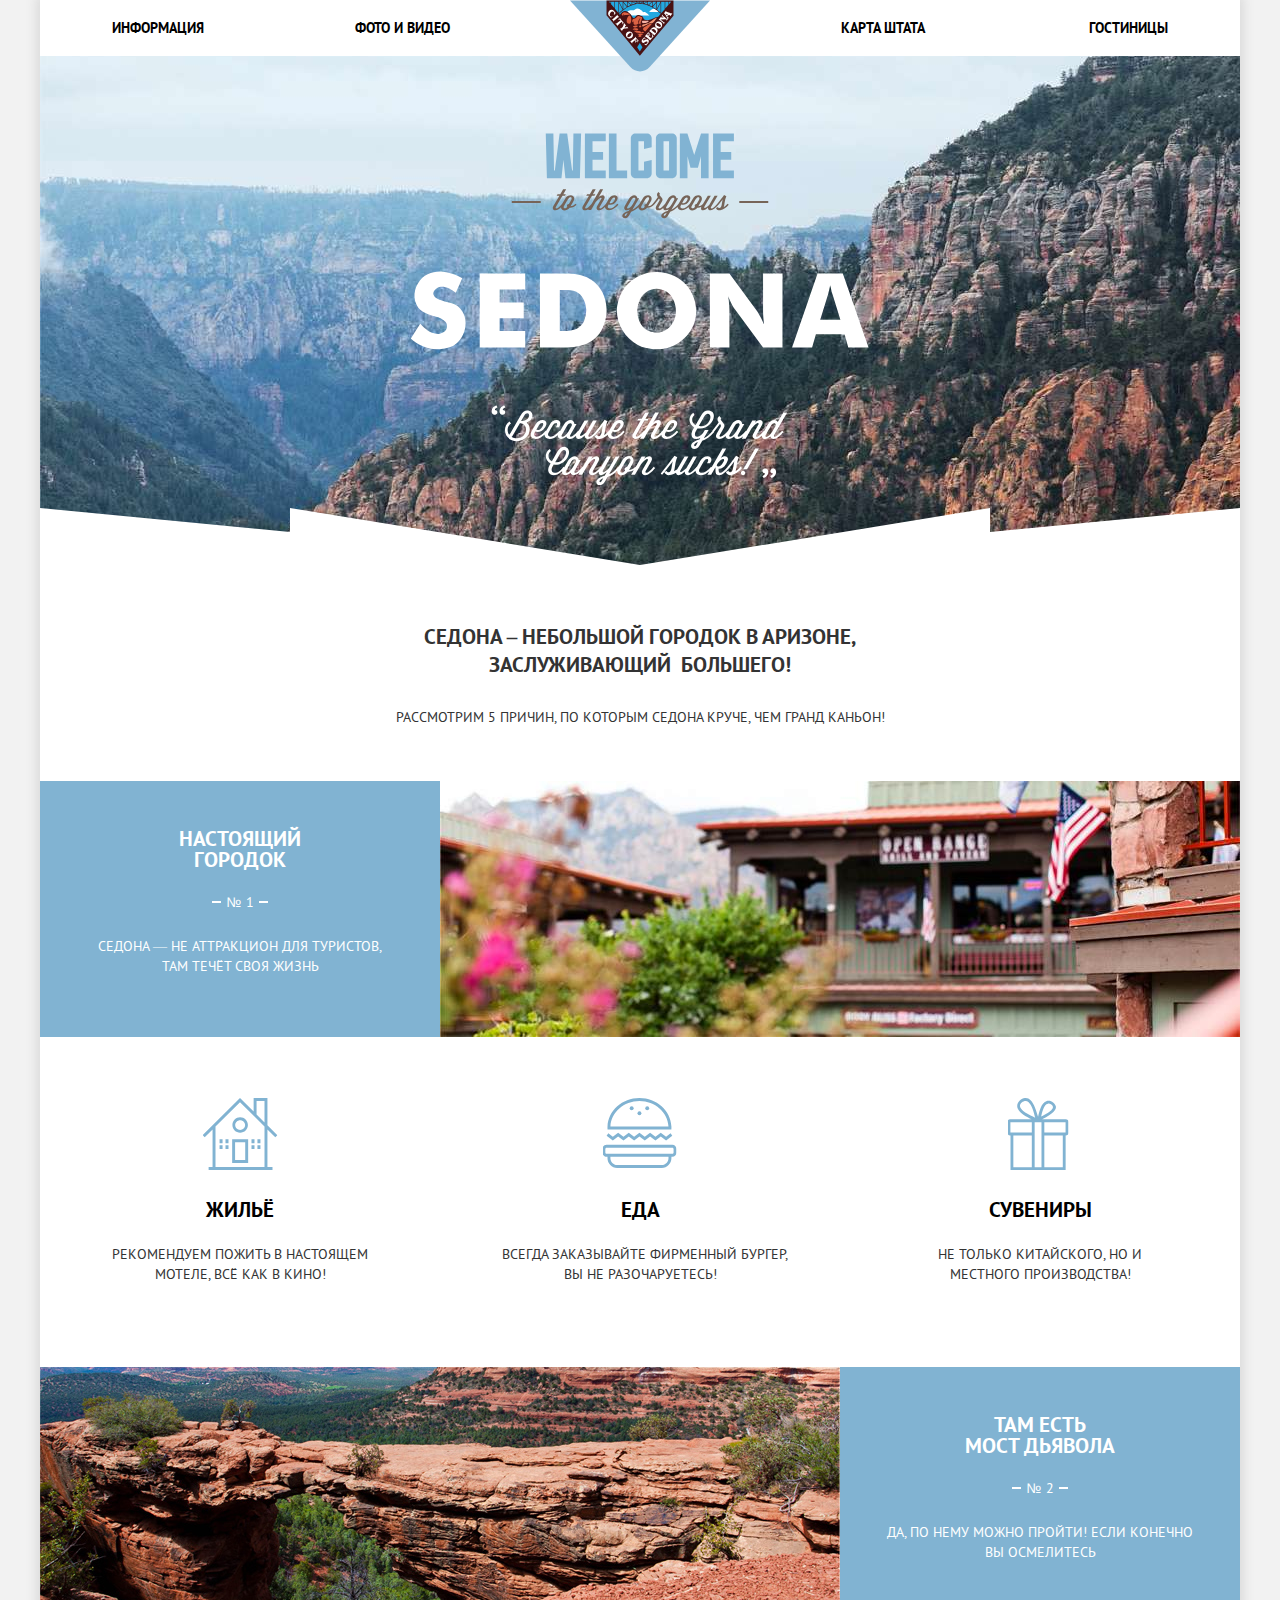
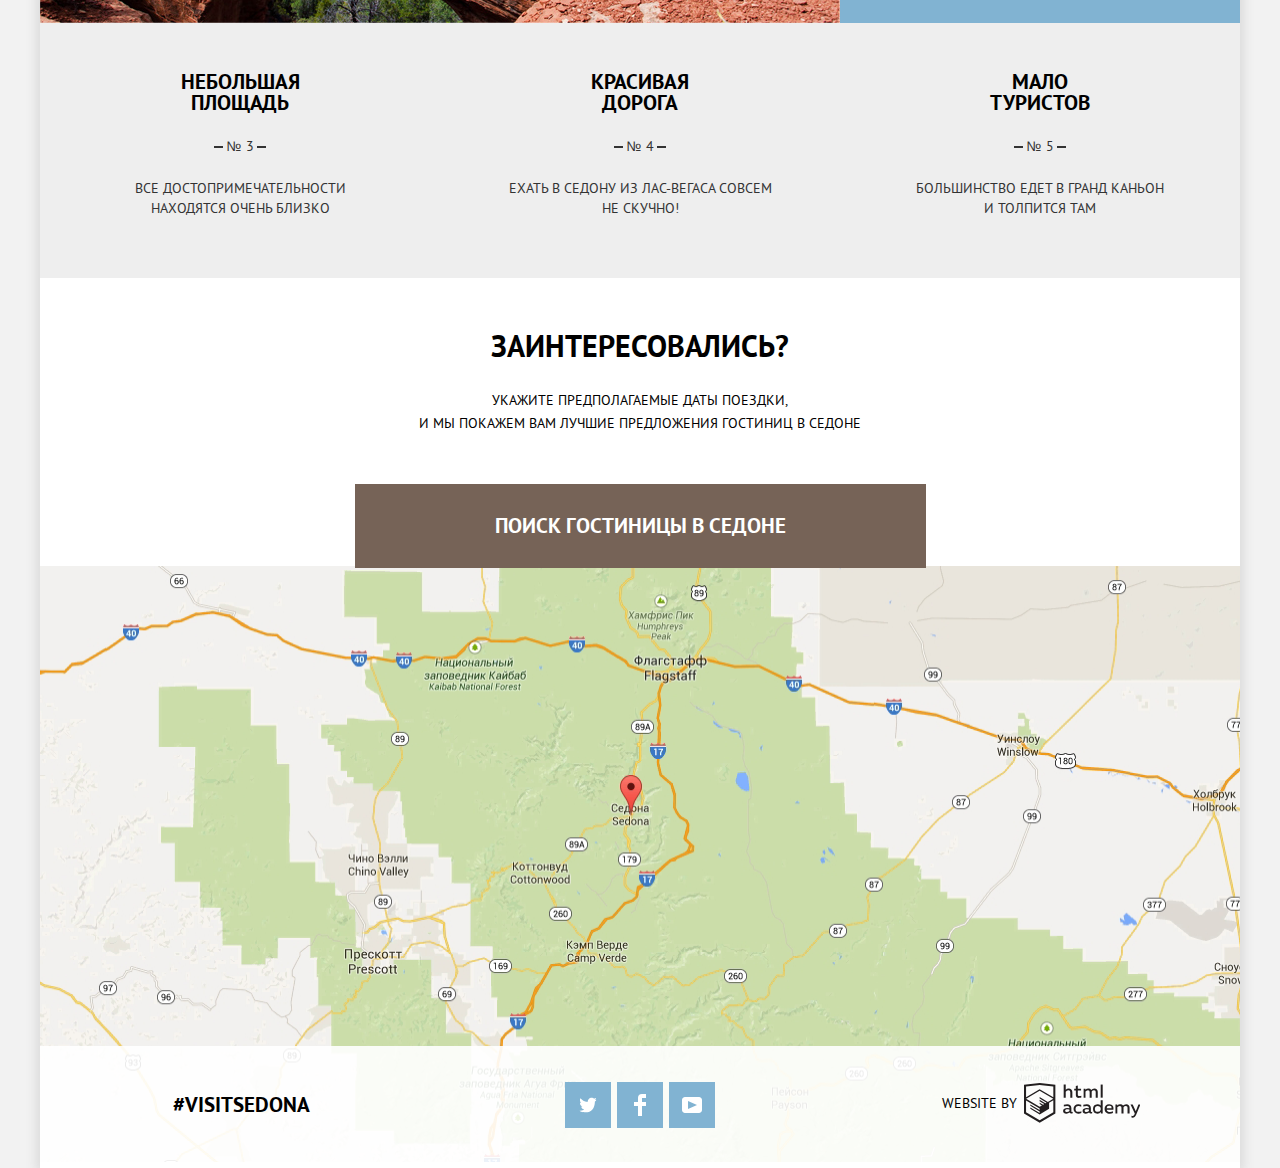
==== commit 051a7c68: "Защита" ====
--- a/index.html
+++ b/index.html
@@ -3,6 +3,7 @@
 
 <head>
   <meta charset="utf-8">
+  <meta http-equiv="X-UA-Compatible" content="IE=edge" />
   <title>HTML Academy: Седона</title>
   <link rel="stylesheet" href="css/normalize.min.css">
   <link rel="stylesheet" href="css/style.min.css">
@@ -17,8 +18,7 @@
         <img src="img/logo.svg"   
              alt="Логотип Седона"  
              width="140"   
-             height="72"   
-             title="На главную">
+             height="72">
              Перейти на главную страницу
       </a> 
 
@@ -214,7 +214,8 @@
           <!-- google-map_iframe -->
           <iframe class="map__google" 
                   src="https://www.google.com/maps/embed?pb=!1m18!1m12!1m3!1d683583.7803193119!2d-112.14163020098634!3d34.99798350374811!2m3!1f0!2f0!3f0!3m2!1i1024!2i768!4f13.1!3m3!1m2!1s0x872da132f942b00d%3A0x5548c523fa6c8efd!2z0KHQtdC00L7QvdCwLCDQkNGA0LjQt9C-0L3QsCA4NjMzNiwg0KHQqNCQ!5e0!3m2!1sru!2s!4v1570361902766!5m2!1sru!2s" 
-                  width="1200" height="596" 
+                  width="1200" 
+                  height="596"
                   allowfullscreen="">
           </iframe>
 
@@ -307,7 +308,7 @@
                     <input class="hotel-search__input" 
                            type="text" 
                            name="adult" 
-                           value="0">
+                           value="2">
                   </label>
                 </div>
 
@@ -352,7 +353,7 @@
         <div class="main-footer__row">
           
           <div class="main-footer__column">
-            <span class="main-footer__text">&#35visitsedona</span>
+            <span class="main-footer__text">&#35;visitsedona</span>
           </div>
 
           <div class="main-footer__column">
--- a/css/style.min.css
+++ b/css/style.min.css
@@ -1 +1 @@
-@font-face{font-family:"PT Sans";font-display:swap;font-style:normal;font-weight:400;src:url(../fonts/ptsans.woff2) format("woff2"),url(../fonts/ptsans.woff) format("woff")}@font-face{font-family:"PT Sans";font-display:swap;font-style:normal;font-weight:700;src:url(../fonts/ptsansbold.woff2) format("woff2"),url(../fonts/ptsansbold.woff) format("woff")}html{box-sizing:border-box}*,::after,::before{box-sizing:inherit}body{margin:0;background-color:#f2f2f2;font-family:"PT Sans",Arial,Tahoma,sans-serif;font-size:14px}:focus{outline:#222 dotted 1px;outline-offset:4px}.page-index .container{position:relative}.visually-hidden{position:absolute;margin:-1px;padding:0;width:1px;height:1px;overflow:hidden;border:none;clip:rect(0,0,0,0)}.button{background-color:transparent;border:none;cursor:pointer}.container,.main,.main-header{background-color:#fff}.wrapper{width:1056px;margin-left:auto;margin-right:auto}.container{position:relative;width:1200px;margin:auto;box-shadow:0 0 10px 4px #dbdbdb;overflow:hidden}.main-header{padding:0;margin:0}.main-header__logo{position:absolute;top:0;left:50%;font-size:0;transform:translateX(-50%);z-index:3}.main-nav__list{position:relative;display:flex;flex-wrap:wrap;justify-content:space-between;align-items:center;margin:0;padding:19px 0;list-style:none;z-index:2}.main-nav__item{width:20%}.main-nav__item:nth-child(2){margin-right:115px}.main-nav__item:last-child,.main-nav__item:nth-child(4n+3){text-align:right}.main-nav__item:focus{outline:0}.main-nav__link{display:inline-block;vertical-align:middle;font-family:"PT Sans";font-size:14px;font-weight:700;color:#000;text-decoration:none;text-transform:uppercase;transition-duration:.3s;transition-property:color}.main-nav__link:focus,.main-nav__link:hover{color:#81b3d2}.main-nav__link:active{color:#b2b2b2}.main-nav__link--current{color:#766357}.intro__pic{position:relative;width:100%;min-height:509px;background:linear-gradient(160deg,#a2c4dc,#6b494a);background-image:url(../img/polygon.svg),url(../img/sedona.jpg);background-position:center bottom -1px,0 -55px;background-repeat:no-repeat}.intro__img{position:relative;left:50%;top:77px;transform:translateX(-50%)}.main__features{margin-top:58px}.features__text{color:#333;text-transform:uppercase;text-align:center;line-height:20px}.features__text.features__text--big{max-width:460px;margin:0 auto;font-family:"PT Sans";font-size:21px;font-weight:700;line-height:28px;z-index:10}.features__text,.features__text--narrow{margin-top:28px;font-family:"PT Sans";font-size:inherit}.features__list{position:relative;display:flex;flex-wrap:wrap;justify-content:space-between;margin:54px 0 0;padding:0;list-style:none}.features__item{width:100%}.features__item--type-1{display:flex;align-items:stretch}.features__item--type-1 .features__content{padding:47px 0;width:100%;background-color:#81b3d2;text-align:center}.features__item--type-1 .features__title{margin-top:0;margin-bottom:32px;font-family:"PT Sans";color:#fff;font-size:21px;font-weight:700;line-height:21px;text-align:center;text-transform:uppercase}.features__item--type-1 .features__number{position:relative;color:#fff;padding:0 14px;bottom:8px}.features__item--type-1 .features__number::after,.features__item--type-1 .features__number::before{position:absolute;content:"";top:8px;width:9px;height:2px;background-color:#fff}.features__item--type-1 .features__number::before{left:0}.features__item--type-1 .features__number::after{right:0}.features__item--type-1 .features__text{max-width:320px;color:#fff;font-family:"PT Sans";font-size:14px;text-align:center;line-height:20px;margin:18px auto 0}.features__item--type-1 .features__img{display:block}.features__item--type-2{position:relative;padding-top:161px;padding-bottom:83px;width:400px}.features__item--type-2 .features__title{margin:0;color:#000;font-size:21px;font-family:"PT Sans";text-align:center;text-transform:uppercase;font-weight:700}.features__item--type-2 .features__text{max-width:277px;font-family:"PT Sans";font-size:14px;line-height:20px;text-transform:uppercase;text-align:center;margin:22px auto 0}.features__item--type-2 .features__number{position:relative;padding:0 20px;color:#333}.features__item--type-2 .features__number::after,.features__item--type-2 .features__number::before{position:absolute;content:"";top:8px;width:9px;height:2px;background-color:#333}.features__item--type-2 .features__number::before{left:0}.features__item--type-2 .features__number::after{right:0}.features__item--icon-food::before,.features__item--icon-gift::before,.features__item--icon-house::before{position:absolute;content:"";top:61px;left:50%;width:75px;height:72px;transform:translateX(-50%);background-repeat:no-repeat}.features__item--icon-house::before{background-image:url(../img/icon-house.svg)}.features__item--icon-food::before{background-image:url(../img/icon-burger.svg)}.features__item--icon-gift::before{background-image:url(../img/icon-gift.svg);background-position:5px 0;background-size:contain}.features__item--type-2 .features__content{display:flex;flex-direction:column;align-items:center}.features__item--type-3{position:relative;width:400px;padding-top:48px;padding-bottom:60px;background-color:#eee;z-index:3}.button--search,.hotel-search--hide{z-index:2;font-family:"PT Sans"}.features__item--type-3 .features__content{text-align:center}.features__item--type-3 .features__title{margin:0 auto 29px;max-width:134px;color:#000;line-height:21px;font-family:"PT Sans";font-size:21px;text-align:center;text-transform:uppercase;font-weight:700}.features__item--type-3 .features__text{max-width:277px;font-family:"PT Sans";font-size:14px;line-height:20px;text-transform:uppercase;text-align:center;margin:19px auto 0}.features__item--type-3 .features__number{position:relative;display:inline-block;vertical-align:middle;bottom:5px;padding:0 12px;color:#333;font-size:14px}.features__item--type-3 .features__number::after,.features__item--type-3 .features__number::before{position:absolute;top:8px;width:9px;height:2px;background-color:#333;content:""}.features__item--type-3 .features__number::before{left:0}.features__item--type-3 .features__number::after{right:0}.map__img{font-size:0}.search__row{display:flex;flex-direction:column;align-items:center}.search__text{color:#000;text-align:center;text-transform:uppercase}.search__text--big{margin-top:51px;margin-bottom:25px;font-family:"PT Sans";font-size:30px;font-weight:700}.search__text--narrow{margin-top:0;margin-bottom:0;line-height:23px}.button--search{position:relative;display:inline-block;margin-top:49px;margin-bottom:-2px;border:none;vertical-align:middle;background-color:#766357;color:#fff;font-size:21px;text-decoration:none;text-transform:uppercase;font-weight:700;transition:ease .3s;transition-duration:.3s;transition-property:background-color;padding:30px 140px}.button--search:focus,.button--search:focus-within,.button--search:hover{background-color:#604e43}.button--search:hover{transition-duration:.3s;transition-property:background-color}.button--search:active{background-color:#503e33;color:#857871;transition-duration:.3s;transition-property:background-color}.map{width:100%;min-height:596px;overflow:hidden;position:relative;transition-duration:.3s}.map__google{position:absolute;top:0;left:0}.map img:hover{transform:scale(1.1);transition-property:transform;transition-duration:.3s}.hotel-search,.hotel-search--hide{position:absolute;top:0;left:50%;width:570px;background-color:#fff;box-shadow:0 0 20px 0 #838282;transform:translateX(-50%);font-weight:700;text-transform:uppercase}.hotel-search{padding:60px 55px 54px;font-family:"PT Sans";-webkit-animation-name:drop-down_form;animation-name:drop-down_form;-webkit-animation-duration:.7s;animation-duration:.7s}.hotel-search--hide{display:none;padding:55px}.hotel-search--error{-webkit-animation-name:form_error;animation-name:form_error;-webkit-animation-duration:.3s;animation-duration:.3s}@-webkit-keyframes drop-down_form{from{transform:translateY(-500px) translateX(-50%)}to{transform:translateY(0) translateX(-50%)}}@keyframes drop-down_form{from{transform:translateY(-500px) translateX(-50%)}to{transform:translateY(0) translateX(-50%)}}@-webkit-keyframes form_error{0%,100%{transform:rotate(0) translateX(-50%);transform-origin:0 50% 0}10%,30%,50%,70%,90%{transform:rotate(-1deg) translateX(-50%);transform-origin:0 50% 0}20%,40%,60%,80%{transform:rotate(1deg) translateX(-50%);transform-origin:0 50% 0}}@keyframes form_error{0%,100%{transform:rotate(0) translateX(-50%);transform-origin:0 50% 0}10%,30%,50%,70%,90%{transform:rotate(-1deg) translateX(-50%);transform-origin:0 50% 0}20%,40%,60%,80%{transform:rotate(1deg) translateX(-50%);transform-origin:0 50% 0}}.hotel-search__fieldset{margin:0;padding:0;border:none}.hotel-search__date{flex-direction:column;justify-content:space-between;margin-bottom:30px}.hotel-search__date,.hotel-search__label{position:relative;display:flex;align-items:center;white-space:nowrap;width:100%;font-size:14px;cursor:pointer}.hotel-search__calendar{position:absolute;content:"";top:50%;right:2px;font-size:0;transform:translateY(-50%);transition-duration:.3s;transition-property:background-color}.hotel-search__calendar:focus svg,.hotel-search__calendar:hover svg{fill:#000}.hotel-search__calendar:active svg{fill:#81b3d2}.hotel-search__input{position:relative;padding:10px;margin:0 0 0 25px;border:none;width:100%;font-size:14px;font-weight:700;text-transform:uppercase;background-color:#f2f2f2;cursor:pointer}.hotel-search__input:active,.hotel-search__input:focus{background-color:#fff;box-shadow:0 0 0 2px #e5e5e5}.hotel-search__input:focus{outline:#222 dotted 1px;outline-offset:4px}.hotel-search__input:hover{background-color:#ebebeb;cursor:pointer}.hotels-search__input::-webkit-input-placeholder{color:#000;font-family:"PT Sans";font-weight:700;text-transform:uppercase}.hotels-search__input::-moz-placeholder{color:#000;font-family:"PT Sans";font-weight:700;text-transform:uppercase}.hotels-search__input:-ms-input-placeholder{color:#000;font-family:"PT Sans";font-weight:700;text-transform:uppercase}.hotels-search__input::-ms-input-placeholder{color:#000;font-family:"PT Sans";font-weight:700;text-transform:uppercase}.hotels-search__input::placeholder{color:#000;font-family:"PT Sans";font-weight:700;text-transform:uppercase}.hotel-search__person{display:flex;align-content:center;margin-bottom:55px}.hotel-search__person-category{position:relative;display:flex;justify-content:space-between;align-items:center;margin:0;width:50%}.hotel-search__person-category .hotel-search__label{position:relative;display:flex;align-items:center;justify-content:flex-end;width:100%}.hotel-search__person-category .hotel-search__input{padding:11px 0;margin:0 0 0 46px;width:114px;border:none;background-color:#f2f2f2;text-align:center}.hotel-search__person-category .hotel-search__input[name=child]{margin:0 0 0 27px}.hotel-search__person-category .hotel-search__input:focus{outline:#222 dotted 1px;outline-offset:4px;background-color:#fff;box-shadow:0 0 0 2px #e5e5e5}.hotel-search__person-category .hotel-search__input:hover{background-color:#ebebeb}.hotel-search__adult-value,.hotel-search__child-value{position:absolute;top:50%;right:50%;width:12px;height:100%;font-size:0;font-weight:700;transform:translate(-50%,-50%);z-index:1}.hotel-search__adult-value--plus,.hotel-search__child-value--plus{right:8px}.hotel-search__adult-value--minus,.hotel-search__child-value--minus{left:131px}.hotel-search__adult-value--minus::before,.hotel-search__child-value--minus::before{position:absolute;content:"-";top:50%;left:50%;color:#a9a9a9;font-size:30px;transform:translate(-50%,-50%)}.hotel-search__adult-value--plus::before,.hotel-search__child-value--plus::before{position:absolute;content:"+";top:50%;left:50%;color:#a9a9a9;font-size:30px;transform:translate(-50%,-50%)}.hotel-search__adult-value--plus:hover::before,.hotel-search__child-value--plus:hover::before{color:#000;transition-duration:.3s}.hotel-search__adult-value--plus:focus::before,.hotel-search__child-value--plus:focus::before{color:#000}.hotel-search__adult-value--plus:active::before,.hotel-search__child-value--plus:active::before{color:#81b3d2;transition-duration:.3s;transition-property:background-color}.hotel-search__adult-value--minus:hover::before,.hotel-search__child-value--minus:hover::before{color:#000;transition-duration:.3s}.hotel-search__adult-value--minus:focus::before,.hotel-search__child-value--minus:focus::before{color:#000}.hotel-search__adult-value--minus:active::before,.hotel-search__child-value--minus:active::before{color:#81b3d2;transition-duration:.3s;transition-property:background-color}.hotel-search__adult-value:focus~.hotel-search__label .hotel-search__input,.hotel-search__child-value:focus~.hotel-search__label .hotel-search__input{outline:#222 dotted 1px;outline-offset:4px;background-color:#fff;box-shadow:0 0 0 2px #e5e5e5}.hotel-search__submit{min-width:459px;padding:17px 0;background-color:#81b3d2;color:#fff;font-size:21px;font-weight:700;text-transform:uppercase;transition-duration:.3s;transition-property:background-color}.hotel-search__submit:focus,.hotel-search__submit:hover{background-color:#669ec0}.hotel-search__submit:active{color:rgba(255,255,255,.5);background-color:#5496bd;transition-duration:.3s;transition-property:color}.filter__content{padding-top:32px;padding-bottom:18px;background:linear-gradient(90deg,#4f7ca5,#4f4847);background-image:url(../img/sedona-blur.jpg);background-position:0 -56px;background-size:cover}.filter__content .filter__label{margin-left:7px;color:#fff;font-family:"PT Sans";font-size:14px;text-transform:uppercase}.filter-range__caption,.filter__selection--type-1 .filter__caption{font-size:16px;line-height:11px;text-transform:uppercase;font-family:"PT Sans";font-weight:700}.filter__price,.filter__selection,.filter__sort{padding:0;margin:0;border:none}.filter__selection--type-1{display:flex;flex-direction:column}.filter__selection--type-1 .filter__caption{margin-bottom:19px;color:#fff}.filter__inner{position:relative;display:flex;align-items:center;cursor:pointer}.filter__label{cursor:pointer}.filter__checkbox{position:relative;left:0;width:24px;height:24px;cursor:pointer;opacity:0;z-index:9000}.filter__label:active .filter__inner{color:#81b3d2;border-radius:5px;box-shadow:0 0 0 3px #81b3d3;outline:0}.filter__checkbox:checked+.filter__check{width:24px;height:24px;background-image:url(../img/checkobox-on.svg);background-repeat:no-repeat}.filter__checkbox:disabled+.filter__check{width:24px;height:24px;background-image:url(../img/checkobox-off-disabled.svg);background-repeat:no-repeat}.filter__checkbox:checked:disabled+.filter__check{width:24px;height:24px;background-image:url(../img/checkobox-on-disabled.svg);background-repeat:no-repeat}.filter__checkbox:focus+.filter__check{outline:#fff dotted 1px;outline-offset:4px}.filter__check{position:relative;margin:11px 11px 11px -23px;width:24px;height:24px;background-image:url(../img/checkobox-off.svg);background-repeat:no-repeat;z-index:0}.filter__row{display:flex;flex-wrap:wrap;justify-content:space-between;max-width:1056px;margin-left:auto;margin-right:auto}.filter__column:first-child{width:258px}.filter__column:nth-child(2){width:288px}.filter__column:last-child{margin-left:auto;max-width:318px;min-width:318px}.filter-range{width:100%;padding:0;margin:0;color:#fff;text-transform:uppercase;border:none}.filter-range__caption{margin-bottom:16px;color:#fff}.filter-range__price{position:relative;display:flex;align-items:center;margin-bottom:20px;width:100%;height:36px;border:2px solid #fff;border-radius:2px;font-size:0}.filter-range__price::after{position:absolute;content:"";top:50%;left:50%;width:2px;height:22px;background-color:#fff;transform:translate(-50%,-50%)}.range-price__label{font-size:14px;line-height:38px;cursor:pointer;vertical-align:middle}.range-price .range-price__label--max{padding-left:75px}.range-price .range-price__label--min{padding-left:67px}.range-price__input{width:50px;margin:0;border:none;background:0 0;color:inherit}.range-price__input:focus{outline:#fff dotted 1px}.filter-range__controls{position:relative;margin-bottom:32px}.filter-range__scale{height:2px;background-color:rgba(255,255,255,.3)}.filter-range__bar{width:80%;height:2px;background-color:#fff}.filter-range__toggle{position:absolute;top:-9px;width:21px;height:21px;border-radius:50%;border:8px solid #fff;background-color:#888;box-shadow:0 2px 1px 0 rgba(0,1,1,.2);cursor:pointer}.filter-range__toggle:hover{background:#1c4f80}.filter-range__toggle--min{left:0}.filter-range__toggle--max{left:80%}.filter__submit{display:block;padding:6px 33px;margin:0 auto 0 86px;border:2px solid #fff;border-radius:2px;background:0 0;color:#fff;font-size:14px;line-height:20px;text-transform:uppercase;cursor:pointer;transition-duration:.2s;transition-property:color,background-color}.sort__caption,.sort__link{line-height:21px;text-transform:uppercase}.filter__submit:focus,.filter__submit:hover{background-color:#fff;transition-duration:.4s;color:#000}.filter__submit:focus{outline:#fff dotted 1px;outline-offset:4px}.sort.filter__sort{display:flex;align-items:center;padding:10px 0;border-bottom:1px solid #e5e5e5}.sort__row{display:flex;align-items:center;white-space:nowrap}.sort__type{padding:0;margin:0;width:100%;border:none}.sort__text{margin-right:50px;font-family:"PT Sans";font-size:21px;font-weight:700;color:#000;text-transform:uppercase}.sort__wrap{display:flex;flex-wrap:wrap;align-content:center}.sort__caption{font-size:12px;color:#000}.sort__list{display:flex;flex-wrap:wrap;padding:0;margin:0 0 0 38px;list-style:none;font-size:12px}.sort__item{margin:0 31px 0 0}.sort__item:last-child{margin-right:0}.sort__link{display:block;border-bottom:1px dotted #81b3d2;font-size:12px;color:#cacaca;text-decoration:none}.sort__link:hover{color:#81b3d2;transition:ease .3s}.sort__link:focus,.sort__link:focus-within{border-bottom:none;color:#81b3d2}.sort__link:active{color:#000;transition:ease .3s}.sort__link--active{border-bottom:none;color:#81b3d2}.sort__button-group{display:flex;align-items:center;margin-left:auto}.sort__button{padding:0;margin:0;width:11px;height:10px;background-repeat:no-repeat;font-size:0}.sort__button:last-child{margin:0 0 0 12px}.sort__button--down path:hover,.sort__button--up path:hover{fill:#231f20;transition-duration:.3s}.sort__button--down:focus path,.sort__button--up:focus path{fill:#231f20}.sort__button--down path:active,.sort__button--up path:active{fill:#81b3d2;transition:ease .3s}.sort__button--active path{fill:#81b3d2}.main__search{display:flex;flex-wrap:wrap;flex-direction:column;align-items:center}.map__google{border:none}.hotels__list{padding:0;margin:0;list-style:none}.hotels__item{padding:29px 0;margin-bottom:1px;border-bottom:1px solid #e5e5e5}.hotels__row{display:flex}.hotels__pic{margin-right:31px;transition-property:transform}.hotels__pic a{display:block;font-size:0}.hotels__pic:focus .hotels__img,.hotels__pic:hover .hotels__img{transform:scale(1.1);transition-duration:.2s}.hotels__img,.hotels__title .hotels__title-link{display:block;transition-duration:.3s}.hotels__title{margin:-5px 0 0}.hotels__title .hotels__title-link{padding-top:2px;margin:0;color:#000;font-family:"PT Sans";font-size:21px;font-weight:700;text-transform:uppercase;text-decoration:none;transition-property:color}.hotels__link,.social-list__link{transition-duration:.3s;transition-property:background-color,color}.hotels__title .hotels__title-link:focus,.hotels__title .hotels__title-link:hover{color:#81b3d2}.hotels__title .hotels__title-link:active{color:#b2b2b2}.hotels__options{display:flex;flex-wrap:wrap;flex-direction:column;justify-content:space-between}.hotels__info{display:flex;align-items:center;flex-wrap:wrap}.hotels__price,.hotels__type{display:block;margin-bottom:17px;color:#333;text-transform:uppercase}.hotels__typies{display:flex;flex-direction:column;justify-content:space-between}.hotels__link{display:block;color:#fff;font-family:"PT Sans";font-weight:700;text-transform:uppercase;text-decoration:none;padding:5px 17px}.hotels__link--more{margin-right:6px;background-color:#81b3d2}.hotels__link--more:focus,.hotels__link--more:hover{background-color:#669ec0}.hotels__link--more:active{color:#88b6d1;background-color:#5496bd}.hotels__link--book{background-color:#766357}.hotels__link--book:focus,.hotels__link--book:hover{background-color:#604e43}.hotels__link--book:active{color:#857871;background-color:#503e33}.hotels__rating{margin-left:auto;min-height:90px}.rating__row{display:flex;flex-direction:column;min-height:inherit}.rating__count{display:block;background-color:#f2f2f2;color:#666;text-align:center;text-transform:uppercase;white-space:nowrap;padding:5px 13px 6px 16px}.rating__star-group{display:flex;justify-content:flex-end;margin-bottom:47px}.rating__star{display:inline-block;vertical-align:middle;height:17px;width:18px;font-size:0;background-image:url(../img/star.svg);background-repeat:space}.rating__star--four{width:89px}.rating__star--three{width:65px}.rating__star--two{width:41px}.page-index .main-footer{position:absolute;bottom:0;width:100%}.main-footer{background-color:rgba(255,255,255,.9)}.main-footer__row{display:flex;justify-content:space-between;align-items:center;padding:36px 0}.main-footer__column{display:flex;align-items:center}.main-footer__text{margin-left:61px;margin-bottom:4px;color:#000;font-size:21px;font-family:"PT Sans";font-weight:700;text-transform:uppercase}.main-footer__social-list{display:flex;align-items:center;justify-content:space-between;padding:0;margin:0 0 4px 27px;width:100%;cursor:pointer;list-style:none}.social-list__item{margin-right:6px}.social-list__item:last-child,.social-list__link:last-child{margin-right:0}.social-list__link{position:relative;display:block;width:46px;height:46px;background-color:#81b3d2;font-size:0}.social-list__link:focus,.social-list__link:hover{background-color:#669ec0}.social-list__link:active{background-color:#5496bd}.social-list__link--icon svg{position:absolute;top:50%;left:50%;transform:translate(-50%,-50%)}.social-list__link:active svg{fill-opacity:.5;transition:ease .3s}.main-footer__copy{display:block;margin-right:7px;margin-bottom:8px;text-transform:uppercase}.main-footer__link{display:inline-block;width:116px;height:41px;margin:0 28px 0 0;margin-bottom:7px;vertical-align:middle;font-size:0}.main-footer__link:focus svg,.main-footer__link:hover svg{fill:#81b3d2;transition:ease .3s}.main-footer__link:active svg{fill:#bdbbbc;transition:ease .3s}+.features__list,.main-nav__list{display:-webkit-box;display:-webkit-flex;display:-ms-flexbox;-webkit-flex-wrap:wrap}.features__item--type-2 .features__content,.filter__selection--type-1,.hotel-search__date,.hotels__options,.hotels__typies,.main__search,.rating__row,.search__row{-webkit-box-orient:vertical}@font-face{font-family:"PT Sans";font-display:swap;font-style:normal;font-weight:400;src:url(../fonts/ptsans.woff2) format("woff2"),url(../fonts/ptsans.woff) format("woff")}@font-face{font-family:"PT Sans";font-display:swap;font-style:normal;font-weight:700;src:url(../fonts/ptsansbold.woff2) format("woff2"),url(../fonts/ptsansbold.woff) format("woff")}html{-webkit-box-sizing:border-box;box-sizing:border-box}*,::after,::before{-webkit-box-sizing:inherit;box-sizing:inherit}body{margin:0;background-color:#f2f2f2;font-family:"PT Sans",Arial,Tahoma,sans-serif;font-size:14px}.features__item--type-1 .features__title,.features__text,.features__text--narrow,.features__text.features__text--big,.main-nav__link{font-family:"PT Sans"}:focus{outline:#222 dotted 1px;outline-offset:4px}.page-index .container{position:relative}.visually-hidden{position:absolute;margin:-1px;padding:0;width:1px;height:1px;overflow:hidden;border:none;clip:rect(0,0,0,0)}.button{background-color:transparent;border:none;cursor:pointer}.container,.main,.main-header{background-color:#fff}.wrapper{width:1056px;margin-left:auto;margin-right:auto}.container{position:relative;width:1200px;margin:auto;-webkit-box-shadow:0 0 10px 4px #dbdbdb;box-shadow:0 0 10px 4px #dbdbdb;overflow:hidden}.main-header{padding:0;margin:0}.main-header__logo{position:absolute;top:0;left:50%;font-size:0;-webkit-transform:translateX(-50%);-ms-transform:translateX(-50%);transform:translateX(-50%);z-index:3}.features__item--icon-food::before,.features__item--icon-house::before,.intro__img{-webkit-transform:translateX(-50%);-ms-transform:translateX(-50%)}.main-nav__list{position:relative;display:flex;-ms-flex-wrap:wrap;flex-wrap:wrap;-webkit-box-pack:justify;-webkit-justify-content:space-between;-ms-flex-pack:justify;justify-content:space-between;-webkit-box-align:center;-webkit-align-items:center;-ms-flex-align:center;align-items:center;margin:0;padding:19px 0;list-style:none;z-index:2}.main-nav__item{width:20%}.main-nav__item:nth-child(2){margin-right:115px}.main-nav__item:last-child,.main-nav__item:nth-child(4n+3){text-align:right}.main-nav__item:focus{outline:0}.main-nav__link{display:inline-block;vertical-align:middle;font-size:14px;font-weight:700;color:#000;text-decoration:none;text-transform:uppercase;-webkit-transition-duration:.3s;-o-transition-duration:.3s;transition-duration:.3s;-webkit-transition-property:color;-o-transition-property:color;transition-property:color}.main-nav__link:focus,.main-nav__link:hover{color:#81b3d2}.main-nav__link:active{color:#b2b2b2}.main-nav__link--current{color:#766357}.intro__pic{position:relative;width:100%;min-height:509px;background:-o-linear-gradient(290deg,#a2c4dc,#6b494a);background:linear-gradient(160deg,#a2c4dc,#6b494a);background-image:url(../img/polygon.svg),url(../img/sedona.jpg);background-position:center bottom -1px,0 -55px;background-repeat:no-repeat}.intro__img{position:relative;left:50%;top:77px;transform:translateX(-50%)}.features__item--type-1 .features__number::before,.features__item--type-2 .features__number::before{left:0}.main__features{margin-top:58px}.features__text{color:#333;text-transform:uppercase;text-align:center;line-height:20px}.features__text.features__text--big{max-width:460px;margin:0 auto;font-size:21px;font-weight:700;line-height:28px;z-index:10}.features__text,.features__text--narrow{margin-top:28px;font-size:inherit}.features__list{position:relative;display:flex;-ms-flex-wrap:wrap;flex-wrap:wrap;-webkit-box-pack:justify;-webkit-justify-content:space-between;-ms-flex-pack:justify;justify-content:space-between;margin:54px 0 0;padding:0;list-style:none}.features__item{width:100%}.features__item--type-1{display:-webkit-box;display:-webkit-flex;display:-ms-flexbox;display:flex;-webkit-box-align:stretch;-webkit-align-items:stretch;-ms-flex-align:stretch;align-items:stretch}.features__item--type-1 .features__content{padding:47px 0;width:100%;background-color:#81b3d2;text-align:center}.features__item--type-1 .features__title{margin-top:0;margin-bottom:32px;color:#fff;font-size:21px;font-weight:700;line-height:21px;text-align:center;text-transform:uppercase}.features__item--type-1 .features__text,.features__item--type-2 .features__text{font-family:"PT Sans";line-height:20px;text-align:center}.features__item--type-1 .features__number{position:relative;color:#fff;padding:0 14px;bottom:8px}.features__item--type-1 .features__number::after,.features__item--type-1 .features__number::before{position:absolute;content:"";top:8px;width:9px;height:2px;background-color:#fff}.features__item--type-1 .features__number::after{right:0}.features__item--type-1 .features__text{max-width:320px;color:#fff;font-size:14px;margin:18px auto 0}.features__item--type-1 .features__img{display:block}.features__item--type-2{position:relative;padding-top:161px;padding-bottom:83px;width:400px}.features__item--type-2 .features__title{margin:0;color:#000;font-size:21px;font-family:"PT Sans";text-align:center;text-transform:uppercase;font-weight:700}.features__item--type-2 .features__text{max-width:277px;font-size:14px;text-transform:uppercase;margin:22px auto 0}.features__item--type-2 .features__number{position:relative;padding:0 20px;color:#333}.features__item--type-2 .features__number::after,.features__item--type-2 .features__number::before{position:absolute;content:"";width:9px;background-color:#333;top:8px;height:2px}.features__item--type-2 .features__number::after{right:0}.features__item--icon-food::before,.features__item--icon-gift::before,.features__item--icon-house::before{position:absolute;top:61px;left:50%;width:75px;height:72px;background-repeat:no-repeat;content:""}.features__item--icon-house::before{background-image:url(../img/icon-house.svg);transform:translateX(-50%)}.features__item--icon-food::before{background-image:url(../img/icon-burger.svg);transform:translateX(-50%)}.features__item--icon-gift::before,.hotel-search{-webkit-transform:translateX(-50%);-ms-transform:translateX(-50%)}.features__item--icon-gift::before{background-image:url(../img/icon-gift.svg);background-position:5px 0;background-size:contain;transform:translateX(-50%)}.features__item--type-2 .features__content{display:-webkit-box;display:-webkit-flex;display:-ms-flexbox;display:flex;-webkit-box-direction:normal;-webkit-flex-direction:column;-ms-flex-direction:column;flex-direction:column;-webkit-box-align:center;-webkit-align-items:center;-ms-flex-align:center;align-items:center}.features__item--type-3{position:relative;width:400px;padding-top:48px;padding-bottom:60px;background-color:#eee;z-index:3}.button--search,.hotel-search--hide{z-index:2;font-family:"PT Sans"}.features__item--type-3 .features__content{text-align:center}.features__item--type-3 .features__title{margin:0 auto 29px;max-width:134px;color:#000;line-height:21px;font-family:"PT Sans";font-size:21px;text-align:center;text-transform:uppercase;font-weight:700}.features__item--type-3 .features__text{max-width:277px;font-family:"PT Sans";font-size:14px;line-height:20px;text-transform:uppercase;text-align:center;margin:19px auto 0}.features__item--type-3 .features__number{position:relative;display:inline-block;vertical-align:middle;bottom:5px;padding:0 12px;color:#333;font-size:14px}.features__item--type-3 .features__number::before{position:absolute;content:"";top:8px;left:0;width:9px;height:2px;background-color:#333}.features__item--type-3 .features__number::after{position:absolute;content:"";top:8px;right:0;width:9px;height:2px;background-color:#333}.map__img{font-size:0}.search__row{display:-webkit-box;display:-webkit-flex;display:-ms-flexbox;display:flex;-webkit-box-direction:normal;-webkit-flex-direction:column;-ms-flex-direction:column;flex-direction:column;-webkit-box-align:center;-webkit-align-items:center;-ms-flex-align:center;align-items:center}.filter__selection--type-1,.hotel-search__date,.hotels__typies{-webkit-flex-direction:column;-webkit-box-direction:normal}.search__text{color:#000;text-align:center;text-transform:uppercase}.search__text--big{margin-top:51px;margin-bottom:25px;font-family:"PT Sans";font-size:30px;font-weight:700}.search__text--narrow{margin-top:0;margin-bottom:0;line-height:23px}.button--search{position:relative;display:inline-block;margin-top:49px;margin-bottom:-2px;border:none;vertical-align:middle;background-color:#766357;color:#fff;font-size:21px;text-decoration:none;text-transform:uppercase;font-weight:700;-webkit-transition:ease .3s;-o-transition:ease .3s;transition:ease .3s;-webkit-transition-duration:.3s;-o-transition-duration:.3s;transition-duration:.3s;-webkit-transition-property:background-color;-o-transition-property:background-color;transition-property:background-color;padding:30px 140px}.button--search:focus,.button--search:focus-within,.button--search:hover{background-color:#604e43}.button--search:active,.button--search:hover{-webkit-transition-duration:.3s;-o-transition-duration:.3s}.button--search:hover{transition-duration:.3s;-webkit-transition-property:background-color;-o-transition-property:background-color;transition-property:background-color}.button--search:active,.hotel-search__calendar{-webkit-transition-property:background-color;-o-transition-property:background-color}.button--search:active{background-color:#503e33;color:#857871;transition-duration:.3s;transition-property:background-color}.map,.map img:hover{-webkit-transition-duration:.3s;-o-transition-duration:.3s}.map{width:100%;min-height:602px;overflow:hidden;position:relative;transition-duration:.3s}.map__google{position:absolute;top:0;left:0}.hotel-search,.hotel-search--hide{position:absolute;top:0;left:50%;width:570px;background-color:#fff;text-transform:uppercase;font-weight:700}.map img:hover{-webkit-transform:scale(1.1);-ms-transform:scale(1.1);transform:scale(1.1);-webkit-transition-property:-webkit-transform;-o-transition-property:transform;transition-property:transform;transition-property:transform,-webkit-transform;transition-duration:.3s}.hotel-search{padding:63px 55px 54px;-webkit-box-shadow:0 0 20px 0 #838282;box-shadow:0 0 20px 0 #838282;font-family:"PT Sans";-webkit-animation-name:drop-down_form;animation-name:drop-down_form;-webkit-animation-duration:.7s;animation-duration:.7s;transform:translateX(-50%)}.hotel-search--hide{display:none;padding:55px;-webkit-box-shadow:0 0 20px 0 #838282;box-shadow:0 0 20px 0 #838282;-webkit-transform:translateX(-50%);-ms-transform:translateX(-50%);transform:translateX(-50%)}.hotel-search--error{-webkit-animation-name:form_error;animation-name:form_error;-webkit-animation-duration:.3s;animation-duration:.3s}@-webkit-keyframes drop-down_form{from{-webkit-transform:translateY(-500px) translateX(-50%);transform:translateY(-500px) translateX(-50%)}to{-webkit-transform:translateY(0) translateX(-50%);transform:translateY(0) translateX(-50%)}}@keyframes drop-down_form{from{-webkit-transform:translateY(-500px) translateX(-50%);transform:translateY(-500px) translateX(-50%)}to{-webkit-transform:translateY(0) translateX(-50%);transform:translateY(0) translateX(-50%)}}@-webkit-keyframes form_error{0%,100%{-webkit-transform:rotate(0) translateX(-50%);transform:rotate(0) translateX(-50%);-webkit-transform-origin:0 50% 0;transform-origin:0 50% 0}10%,30%,50%,70%,90%{-webkit-transform:rotate(-1deg) translateX(-50%);transform:rotate(-1deg) translateX(-50%);-webkit-transform-origin:0 50% 0;transform-origin:0 50% 0}20%,40%,60%,80%{-webkit-transform:rotate(1deg) translateX(-50%);transform:rotate(1deg) translateX(-50%);-webkit-transform-origin:0 50% 0;transform-origin:0 50% 0}}@keyframes form_error{0%,100%{-webkit-transform:rotate(0) translateX(-50%);transform:rotate(0) translateX(-50%);-webkit-transform-origin:0 50% 0;transform-origin:0 50% 0}10%,30%,50%,70%,90%{-webkit-transform:rotate(-1deg) translateX(-50%);transform:rotate(-1deg) translateX(-50%);-webkit-transform-origin:0 50% 0;transform-origin:0 50% 0}20%,40%,60%,80%{-webkit-transform:rotate(1deg) translateX(-50%);transform:rotate(1deg) translateX(-50%);-webkit-transform-origin:0 50% 0;transform-origin:0 50% 0}}.hotel-search__fieldset{margin:0;padding:0;border:none}.hotel-search__date{-ms-flex-direction:column;flex-direction:column;-webkit-box-pack:justify;-webkit-justify-content:space-between;-ms-flex-pack:justify;justify-content:space-between;margin-bottom:30px}.hotel-search__date,.hotel-search__label{position:relative;display:-webkit-box;display:-webkit-flex;display:-ms-flexbox;display:flex;-webkit-box-align:center;-webkit-align-items:center;-ms-flex-align:center;align-items:center;white-space:nowrap;width:100%;font-size:14px;cursor:pointer}.hotel-search__calendar{position:absolute;content:"";top:50%;right:2px;font-size:0;-webkit-transform:translateY(-50%);-ms-transform:translateY(-50%);transform:translateY(-50%);-webkit-transition-duration:.3s;-o-transition-duration:.3s;transition-duration:.3s;transition-property:background-color}.hotel-search__calendar:focus svg,.hotel-search__calendar:hover svg{fill:#000}.hotel-search__calendar:active svg{fill:#81b3d2}.hotel-search__input{position:relative;padding:10px;margin:0 0 0 25px;border:none;width:100%;font-size:14px;font-weight:700;text-transform:uppercase;background-color:#f2f2f2;cursor:pointer}.hotel-search__input:focus{outline:#222 dotted 1px;outline-offset:4px;background-color:#fff;-webkit-box-shadow:0 0 0 2px #e5e5e5;box-shadow:0 0 0 2px #e5e5e5}.hotel-search__input:active{background-color:#fff;-webkit-box-shadow:0 0 0 2px #e5e5e5;box-shadow:0 0 0 2px #e5e5e5}.hotel-search__input:hover{background-color:#ebebeb;cursor:pointer}.hotels-search__input::-webkit-input-placeholder{color:#000;font-family:"PT Sans";font-weight:700;text-transform:uppercase}.hotels-search__input::-moz-placeholder{color:#000;font-family:"PT Sans";font-weight:700;text-transform:uppercase}.hotels-search__input:-ms-input-placeholder{color:#000;font-family:"PT Sans";font-weight:700;text-transform:uppercase}.hotels-search__input::-ms-input-placeholder{color:#000;font-family:"PT Sans";font-weight:700;text-transform:uppercase}.hotels-search__input::placeholder{color:#000;font-family:"PT Sans";font-weight:700;text-transform:uppercase}.hotel-search__person{display:-webkit-box;display:-webkit-flex;display:-ms-flexbox;display:flex;-webkit-align-content:center;-ms-flex-line-pack:center;align-content:center;margin-bottom:55px}.hotel-search__person-category{position:relative;display:-webkit-box;display:-webkit-flex;display:-ms-flexbox;display:flex;-webkit-box-pack:justify;-webkit-justify-content:space-between;-ms-flex-pack:justify;justify-content:space-between;-webkit-box-align:center;-webkit-align-items:center;-ms-flex-align:center;align-items:center;margin:0;width:50%}.hotel-search__person-category .hotel-search__label{position:relative;display:-webkit-box;display:-webkit-flex;display:-ms-flexbox;display:flex;-webkit-box-align:center;-webkit-align-items:center;-ms-flex-align:center;align-items:center;-webkit-box-pack:end;-webkit-justify-content:flex-end;-ms-flex-pack:end;justify-content:flex-end;width:100%}.hotel-search__person-category .hotel-search__input{padding:11px 0;margin:0 0 0 46px;width:114px;border:none;background-color:#f2f2f2;text-align:center}.hotel-search__person-category .hotel-search__input[name=child]{margin:0 0 0 27px}.hotel-search__person-category .hotel-search__input:focus{outline:#222 dotted 1px;outline-offset:4px;background-color:#fff;-webkit-box-shadow:0 0 0 2px #e5e5e5;box-shadow:0 0 0 2px #e5e5e5}.hotel-search__person-category .hotel-search__input:hover{background-color:#ebebeb}.hotel-search__adult-value,.hotel-search__child-value{position:absolute;top:50%;right:50%;width:12px;height:100%;font-size:0;font-weight:700;-webkit-transform:translate(-50%,-50%);-ms-transform:translate(-50%,-50%);transform:translate(-50%,-50%);z-index:1}.hotel-search__adult-value--plus,.hotel-search__child-value--plus{right:8px}.hotel-search__adult-value--minus,.hotel-search__child-value--minus{left:131px}.hotel-search__adult-value--minus::before,.hotel-search__child-value--minus::before{position:absolute;content:"-";top:50%;left:50%;color:#a9a9a9;font-size:30px;-webkit-transform:translate(-50%,-50%);-ms-transform:translate(-50%,-50%);transform:translate(-50%,-50%)}.hotel-search__adult-value--plus::before,.hotel-search__child-value--plus::before{position:absolute;content:"+";top:50%;left:50%;color:#a9a9a9;font-size:30px;-webkit-transform:translate(-50%,-50%);-ms-transform:translate(-50%,-50%);transform:translate(-50%,-50%)}.hotel-search__adult-value--plus:hover::before,.hotel-search__child-value--plus:hover::before{color:#000;-webkit-transition-duration:.3s;-o-transition-duration:.3s;transition-duration:.3s}.hotel-search__adult-value--plus:focus::before,.hotel-search__child-value--plus:focus::before{color:#000}.hotel-search__adult-value--plus:active::before,.hotel-search__child-value--plus:active::before{color:#81b3d2;-webkit-transition-duration:.3s;-o-transition-duration:.3s;transition-duration:.3s;-webkit-transition-property:background-color;-o-transition-property:background-color;transition-property:background-color}.hotel-search__adult-value--minus:hover::before,.hotel-search__child-value--minus:hover::before{color:#000;-webkit-transition-duration:.3s;-o-transition-duration:.3s;transition-duration:.3s}.hotel-search__adult-value--minus:focus::before,.hotel-search__child-value--minus:focus::before{color:#000}.hotel-search__adult-value--minus:active::before,.hotel-search__child-value--minus:active::before{color:#81b3d2;-webkit-transition-duration:.3s;-o-transition-duration:.3s;transition-duration:.3s;-webkit-transition-property:background-color;-o-transition-property:background-color;transition-property:background-color}.hotel-search__adult-value:focus~.hotel-search__label .hotel-search__input,.hotel-search__child-value:focus~.hotel-search__label .hotel-search__input{outline:#222 dotted 1px;outline-offset:4px;background-color:#fff;-webkit-box-shadow:0 0 0 2px #e5e5e5;box-shadow:0 0 0 2px #e5e5e5}.hotel-search__submit{min-width:459px;padding:17px 0;background-color:#81b3d2;color:#fff;font-size:21px;font-weight:700;text-transform:uppercase;-webkit-transition-duration:.3s;-o-transition-duration:.3s;transition-duration:.3s;-webkit-transition-property:background-color;-o-transition-property:background-color;transition-property:background-color}.hotel-search__submit:focus,.hotel-search__submit:hover{background-color:#669ec0}.hotel-search__submit:active{color:rgba(255,255,255,.5);background-color:#5496bd;-webkit-transition-duration:.3s;-o-transition-duration:.3s;transition-duration:.3s;-webkit-transition-property:color;-o-transition-property:color;transition-property:color}.filter__content{padding-top:32px;padding-bottom:18px;background:-webkit-gradient(linear,left top,right top,from(#4f7ca5),to(#4f4847));background:-o-linear-gradient(left,#4f7ca5,#4f4847);background:linear-gradient(90deg,#4f7ca5,#4f4847);background-image:url(../img/sedona-blur.jpg);background-position:0 -56px;background-size:cover}.filter__content .filter__label{margin-left:7px;color:#fff;font-family:"PT Sans";font-size:14px;text-transform:uppercase}.filter-range__caption,.filter__selection--type-1 .filter__caption{font-size:16px;line-height:11px;text-transform:uppercase;font-family:"PT Sans"}.filter__price,.filter__selection,.filter__sort{padding:0;margin:0;border:none}.filter__selection--type-1{display:-webkit-box;display:-webkit-flex;display:-ms-flexbox;display:flex;-ms-flex-direction:column;flex-direction:column}.filter__selection--type-1 .filter__caption{margin-bottom:19px;color:#fff;font-weight:700}.filter__inner{position:relative;display:-webkit-box;display:-webkit-flex;display:-ms-flexbox;display:flex;-webkit-box-align:center;-webkit-align-items:center;-ms-flex-align:center;align-items:center;cursor:pointer}.filter-range__price,.filter__row{display:-webkit-flex;display:-webkit-box}.filter__label{cursor:pointer}.filter__checkbox{position:relative;left:0;width:24px;height:24px;cursor:pointer;opacity:0;z-index:9000}.filter__label:active .filter__inner{color:#81b3d2;border-radius:5px;-webkit-box-shadow:0 0 0 3px #81b3d3;box-shadow:0 0 0 3px #81b3d3;outline:0}.filter__checkbox:checked+.filter__check{width:24px;height:24px;background-image:url(../img/checkobox-on.svg);background-repeat:no-repeat}.filter__checkbox:disabled+.filter__check{width:24px;height:24px;background-image:url(../img/checkobox-off-disabled.svg);background-repeat:no-repeat}.filter__checkbox:checked:disabled+.filter__check{width:24px;height:24px;background-image:url(../img/checkobox-on-disabled.svg);background-repeat:no-repeat}.filter__checkbox:focus+.filter__check{outline:#fff dotted 1px;outline-offset:4px}.filter__submit:focus,.range-price__input:focus{outline:#fff dotted 1px}.filter__check{position:relative;margin:11px 11px 11px -23px;width:24px;height:24px;background-image:url(../img/checkobox-off.svg);background-repeat:no-repeat;z-index:0}.filter__row{display:-ms-flexbox;display:flex;-webkit-flex-wrap:wrap;-ms-flex-wrap:wrap;flex-wrap:wrap;-webkit-box-pack:justify;-webkit-justify-content:space-between;-ms-flex-pack:justify;justify-content:space-between;max-width:1056px;margin-left:auto;margin-right:auto}.filter-range__price,.sort.filter__sort{display:-ms-flexbox;-webkit-box-align:center}.filter__column:first-child{width:258px}.filter__column:nth-child(2){width:288px}.filter__column:last-child{margin-left:auto;max-width:318px;min-width:318px}.filter-range{width:100%;padding:0;margin:0;color:#fff;text-transform:uppercase;border:none}.filter-range__caption{margin-bottom:16px;color:#fff;font-weight:700}.filter-range__price{position:relative;display:flex;-webkit-align-items:center;-ms-flex-align:center;align-items:center;margin-bottom:20px;width:100%;height:36px;border:2px solid #fff;border-radius:2px;font-size:0}.filter-range__price::after{position:absolute;content:"";top:50%;left:50%;width:2px;height:22px;background-color:#fff;-webkit-transform:translate(-50%,-50%);-ms-transform:translate(-50%,-50%);transform:translate(-50%,-50%)}.range-price__label{font-size:14px;line-height:38px;cursor:pointer;vertical-align:middle}.range-price .range-price__label--max{padding-left:75px}.range-price .range-price__label--min{padding-left:67px}.range-price__input{width:50px;margin:0;border:none;background:0 0;color:inherit}.filter-range__controls{position:relative;margin-bottom:32px}.filter-range__scale{height:2px;background-color:rgba(255,255,255,.3)}.filter-range__bar{width:80%;height:2px;background-color:#fff}.filter-range__toggle{position:absolute;top:-9px;width:21px;height:21px;border-radius:50%;border:8px solid #fff;background-color:#888;-webkit-box-shadow:0 2px 1px 0 rgba(0,1,1,.2);box-shadow:0 2px 1px 0 rgba(0,1,1,.2);cursor:pointer}.filter-range__toggle:hover{background:#1c4f80}.filter-range__toggle--min{left:0}.filter-range__toggle--max{left:80%}.filter__submit{display:block;padding:6px 33px;margin:0 auto 0 86px;border:2px solid #fff;border-radius:2px;background:0 0;color:#fff;font-size:14px;line-height:20px;text-transform:uppercase;cursor:pointer;-webkit-transition-duration:.2s;-o-transition-duration:.2s;transition-duration:.2s;-webkit-transition-property:color,background-color;-o-transition-property:color,background-color;transition-property:color,background-color}.sort__caption,.sort__link{line-height:21px;text-transform:uppercase}.filter__submit:hover{background-color:#fff;color:#000;-webkit-transition-duration:.4s;-o-transition-duration:.4s;transition-duration:.4s}.filter__submit:focus{outline-offset:4px;background-color:#fff;color:#000;-webkit-transition-duration:.4s;-o-transition-duration:.4s;transition-duration:.4s}.sort.filter__sort{display:-webkit-box;display:-webkit-flex;display:flex;-webkit-align-items:center;-ms-flex-align:center;align-items:center;padding:10px 0;border-bottom:1px solid #e5e5e5}.sort__row,.sort__wrap{display:-webkit-box;display:-ms-flexbox}.sort__row{display:-webkit-flex;display:flex;-webkit-box-align:center;-webkit-align-items:center;-ms-flex-align:center;align-items:center;white-space:nowrap}.sort__type{padding:0;margin:0;width:100%;border:none}.sort__text{margin-right:50px;font-family:"PT Sans";font-size:21px;font-weight:700;color:#000;text-transform:uppercase}.sort__wrap{display:-webkit-flex;display:flex;-webkit-flex-wrap:wrap;-ms-flex-wrap:wrap;flex-wrap:wrap;-webkit-align-content:center;-ms-flex-line-pack:center;align-content:center}.sort__caption{font-size:12px;color:#000}.sort__list{display:-webkit-box;display:-webkit-flex;display:-ms-flexbox;display:flex;-webkit-flex-wrap:wrap;-ms-flex-wrap:wrap;flex-wrap:wrap;padding:0;margin:0 0 0 38px;list-style:none;font-size:12px}.sort__item{margin:0 31px 0 0}.sort__item:last-child{margin-right:0}.sort__link{display:block;border-bottom:1px dotted #81b3d2;font-size:12px;color:#cacaca;text-decoration:none}.main__search,.sort__button-group{display:-webkit-box;display:-webkit-flex;display:-ms-flexbox}.sort__link:hover{color:#81b3d2;-webkit-transition:ease .3s;-o-transition:ease .3s;transition:ease .3s}.sort__link:focus,.sort__link:focus-within{border-bottom:none;color:#81b3d2}.sort__link:active{color:#000;-webkit-transition:ease .3s;-o-transition:ease .3s;transition:ease .3s}.sort__link--active{border-bottom:none;color:#81b3d2}.sort__button-group{display:flex;-webkit-box-align:center;-webkit-align-items:center;-ms-flex-align:center;align-items:center;margin-left:auto}.sort__button{padding:0;margin:0;width:11px;height:10px;background-repeat:no-repeat;font-size:0}.sort__button:last-child{margin:0 0 0 12px}.sort__button--down path:hover,.sort__button--up path:hover{fill:#231f20;-webkit-transition-duration:.3s;-o-transition-duration:.3s;transition-duration:.3s}.sort__button--down:focus path,.sort__button--up:focus path{fill:#231f20}.sort__button--down path:active,.sort__button--up path:active{fill:#81b3d2;-webkit-transition:ease .3s;-o-transition:ease .3s;transition:ease .3s}.sort__button--active path{fill:#81b3d2}.main__search{display:flex;-webkit-flex-wrap:wrap;-ms-flex-wrap:wrap;flex-wrap:wrap;-webkit-box-direction:normal;-webkit-flex-direction:column;-ms-flex-direction:column;flex-direction:column;-webkit-box-align:center;-webkit-align-items:center;-ms-flex-align:center;align-items:center}.hotels__options,.hotels__row{display:-webkit-box;display:-webkit-flex;display:-ms-flexbox}.map__google{border:none}.hotels__list{padding:0;margin:0;list-style:none}.hotels__item{padding:29px 0;margin-bottom:1px;border-bottom:1px solid #e5e5e5}.hotels__row{display:flex}.hotels__pic{margin-right:31px;-webkit-transition-property:-webkit-transform;-o-transition-property:transform;transition-property:transform;transition-property:transform,-webkit-transform}.hotels__pic a{display:block;font-size:0}.hotels__pic:focus .hotels__img,.hotels__pic:hover .hotels__img{-webkit-transform:scale(1.1);-ms-transform:scale(1.1);transform:scale(1.1);-webkit-transition-duration:.2s;-o-transition-duration:.2s;transition-duration:.2s}.hotels__img,.hotels__title .hotels__title-link{display:block;-webkit-transition-duration:.3s;-o-transition-duration:.3s}.hotels__img{transition-duration:.3s}.hotels__title{margin:-5px 0 0}.hotels__title .hotels__title-link{padding-top:2px;margin:0;color:#000;font-family:"PT Sans";font-size:21px;font-weight:700;text-transform:uppercase;text-decoration:none;transition-duration:.3s;-webkit-transition-property:color;-o-transition-property:color;transition-property:color}.hotels__title .hotels__title-link:focus,.hotels__title .hotels__title-link:hover{color:#81b3d2}.hotels__title .hotels__title-link:active{color:#b2b2b2}.hotels__options{display:flex;-webkit-flex-wrap:wrap;-ms-flex-wrap:wrap;flex-wrap:wrap;-webkit-box-direction:normal;-webkit-flex-direction:column;-ms-flex-direction:column;flex-direction:column;-webkit-box-pack:justify;-webkit-justify-content:space-between;-ms-flex-pack:justify;justify-content:space-between}.hotels__info,.hotels__typies{display:-webkit-box;display:-webkit-flex}.hotels__info{display:-ms-flexbox;display:flex;-webkit-box-align:center;-webkit-align-items:center;-ms-flex-align:center;align-items:center;-webkit-flex-wrap:wrap;-ms-flex-wrap:wrap;flex-wrap:wrap}.hotels__price,.hotels__type{display:block;margin-bottom:17px;color:#333;text-transform:uppercase}.hotels__typies{display:-ms-flexbox;display:flex;-ms-flex-direction:column;flex-direction:column;-webkit-box-pack:justify;-webkit-justify-content:space-between;-ms-flex-pack:justify;justify-content:space-between}.hotels__link{display:block;color:#fff;font-family:"PT Sans";font-weight:700;text-transform:uppercase;text-decoration:none;-webkit-transition-duration:.3s;-o-transition-duration:.3s;transition-duration:.3s;-webkit-transition-property:background-color,color;-o-transition-property:background-color,color;transition-property:background-color,color;padding:5px 17px}.hotels__link--more{margin-right:6px;background-color:#81b3d2}.hotels__link--more:focus,.hotels__link--more:hover{background-color:#669ec0}.hotels__link--more:active{color:#88b6d1;background-color:#5496bd}.hotels__link--book{background-color:#766357}.hotels__link--book:focus,.hotels__link--book:hover{background-color:#604e43}.hotels__link--book:active{color:#857871;background-color:#503e33}.hotels__rating{margin-left:auto;min-height:90px}.rating__row{display:-webkit-box;display:-webkit-flex;display:-ms-flexbox;display:flex;-webkit-box-direction:normal;-webkit-flex-direction:column;-ms-flex-direction:column;flex-direction:column;min-height:inherit}.rating__count{display:block;background-color:#f2f2f2;color:#666;text-align:center;text-transform:uppercase;white-space:nowrap;padding:5px 13px 6px 16px}.rating__star-group{display:-webkit-box;display:-webkit-flex;display:-ms-flexbox;display:flex;-webkit-box-pack:end;-webkit-justify-content:flex-end;-ms-flex-pack:end;justify-content:flex-end;margin-bottom:47px}.rating__star{display:inline-block;vertical-align:middle;height:17px;width:18px;font-size:0;background-image:url(../img/star.svg);background-repeat:space}.main-footer__column,.main-footer__row{display:-webkit-flex;display:-ms-flexbox}.rating__star--four{width:89px}.rating__star--three{width:65px}.rating__star--two{width:41px}.page-index .main-footer{position:absolute;bottom:0;width:100%}.main-footer{background-color:rgba(255,255,255,.9)}.main-footer__row{display:-webkit-box;display:flex;-webkit-box-pack:justify;-webkit-justify-content:space-between;-ms-flex-pack:justify;justify-content:space-between;-webkit-box-align:center;-webkit-align-items:center;-ms-flex-align:center;align-items:center;padding:36px 0}.main-footer__column{display:-webkit-box;display:flex;-webkit-box-align:center;-webkit-align-items:center;-ms-flex-align:center;align-items:center}.main-footer__text{margin-left:61px;margin-bottom:4px;color:#000;font-size:21px;font-family:"PT Sans";font-weight:700;text-transform:uppercase}.main-footer__social-list{display:-webkit-box;display:-webkit-flex;display:-ms-flexbox;display:flex;-webkit-box-align:center;-webkit-align-items:center;-ms-flex-align:center;align-items:center;-webkit-box-pack:justify;-webkit-justify-content:space-between;-ms-flex-pack:justify;justify-content:space-between;padding:0;margin:0 0 4px 27px;width:100%;cursor:pointer;list-style:none}.social-list__item{margin-right:6px}.social-list__item:last-child,.social-list__link:last-child{margin-right:0}.social-list__link{position:relative;display:block;width:46px;height:46px;background-color:#81b3d2;font-size:0;-webkit-transition-duration:.3s;-o-transition-duration:.3s;transition-duration:.3s;-webkit-transition-property:background-color,color;-o-transition-property:background-color,color;transition-property:background-color,color}.social-list__link:focus,.social-list__link:hover{background-color:#669ec0}.social-list__link:active{background-color:#5496bd}.social-list__link--icon svg{position:absolute;top:50%;left:50%;-webkit-transform:translate(-50%,-50%);-ms-transform:translate(-50%,-50%);transform:translate(-50%,-50%)}.social-list__link:active svg{fill-opacity:.5;-webkit-transition:ease .3s;-o-transition:ease .3s;transition:ease .3s}.main-footer__copy{display:block;margin-right:7px;margin-bottom:8px;text-transform:uppercase}.main-footer__link{display:inline-block;width:116px;height:41px;margin:0 28px 0 0;margin-bottom:7px;vertical-align:middle;font-size:0}.main-footer__link:focus svg,.main-footer__link:hover svg{fill:#81b3d2;-webkit-transition:ease .3s;-o-transition:ease .3s;transition:ease .3s}.main-footer__link:active svg{fill:#bdbbbc;-webkit-transition:ease .3s;-o-transition:ease .3s;transition:ease .3s}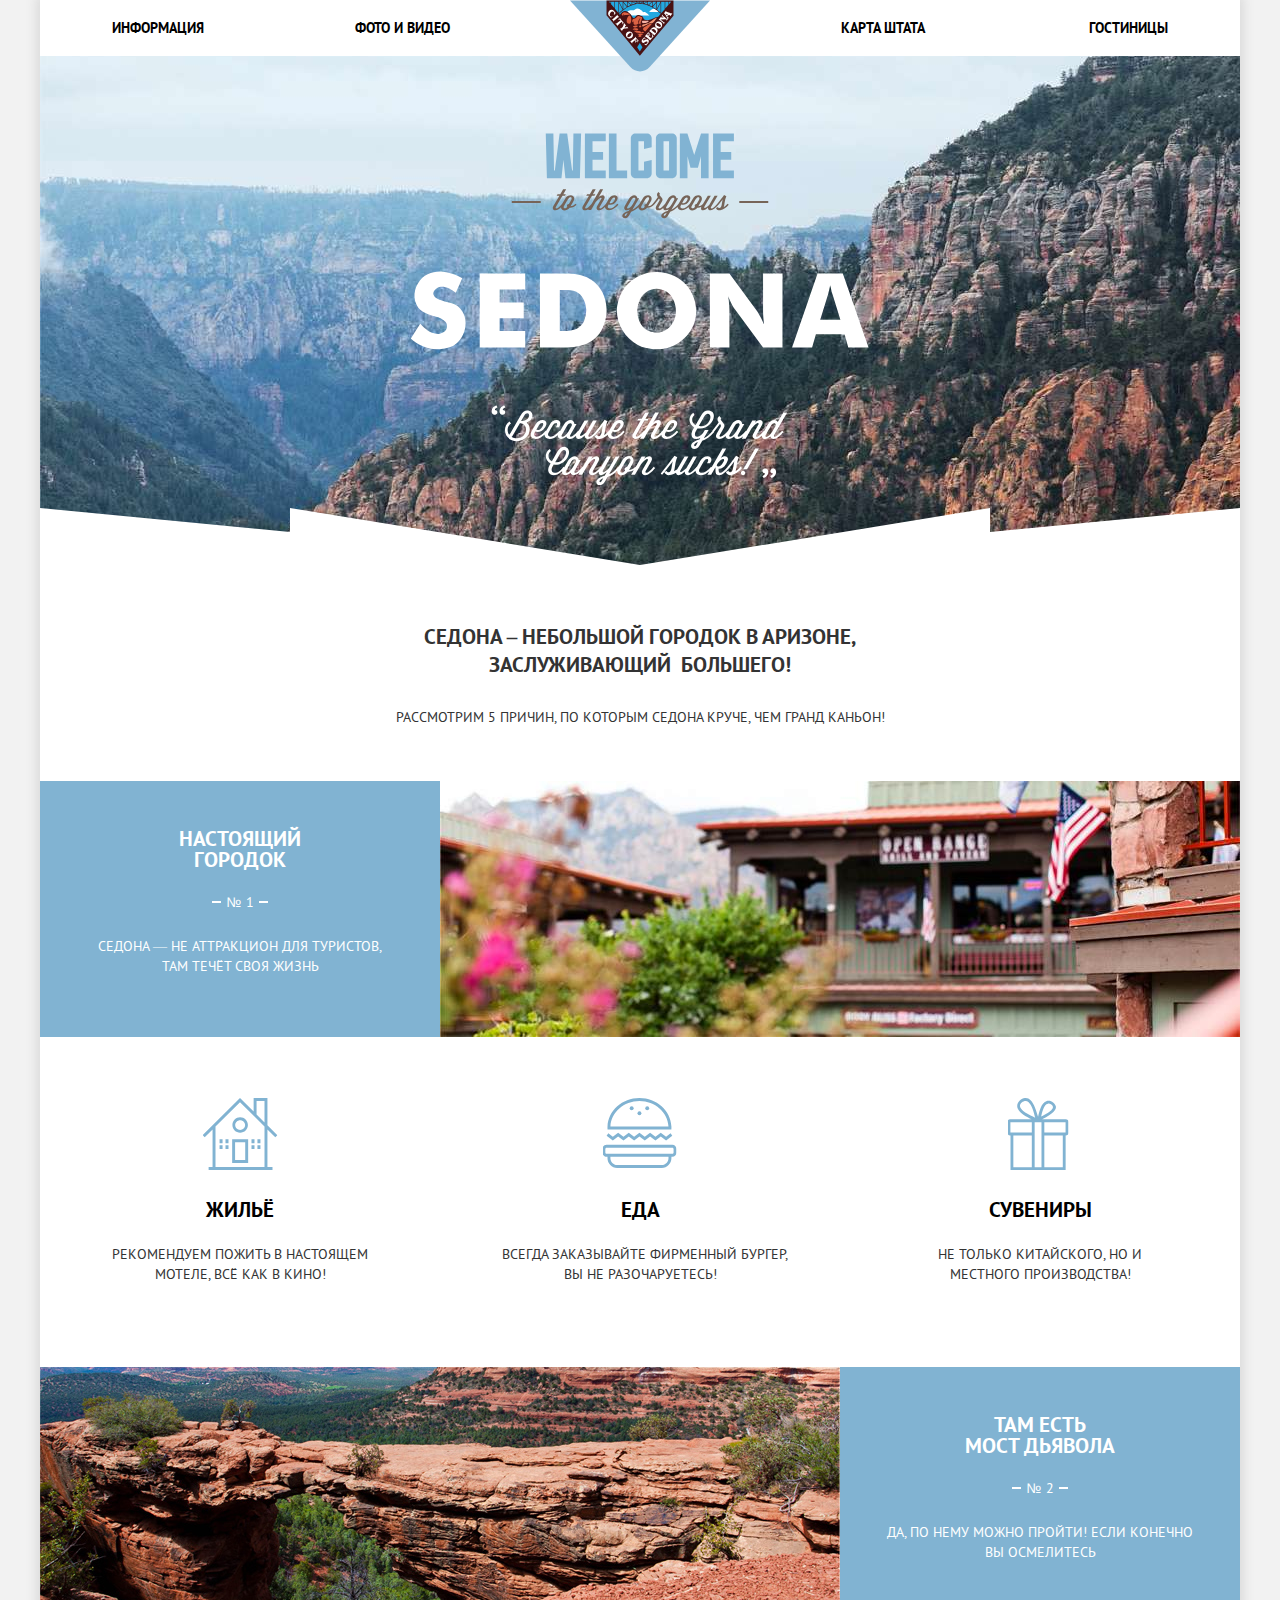
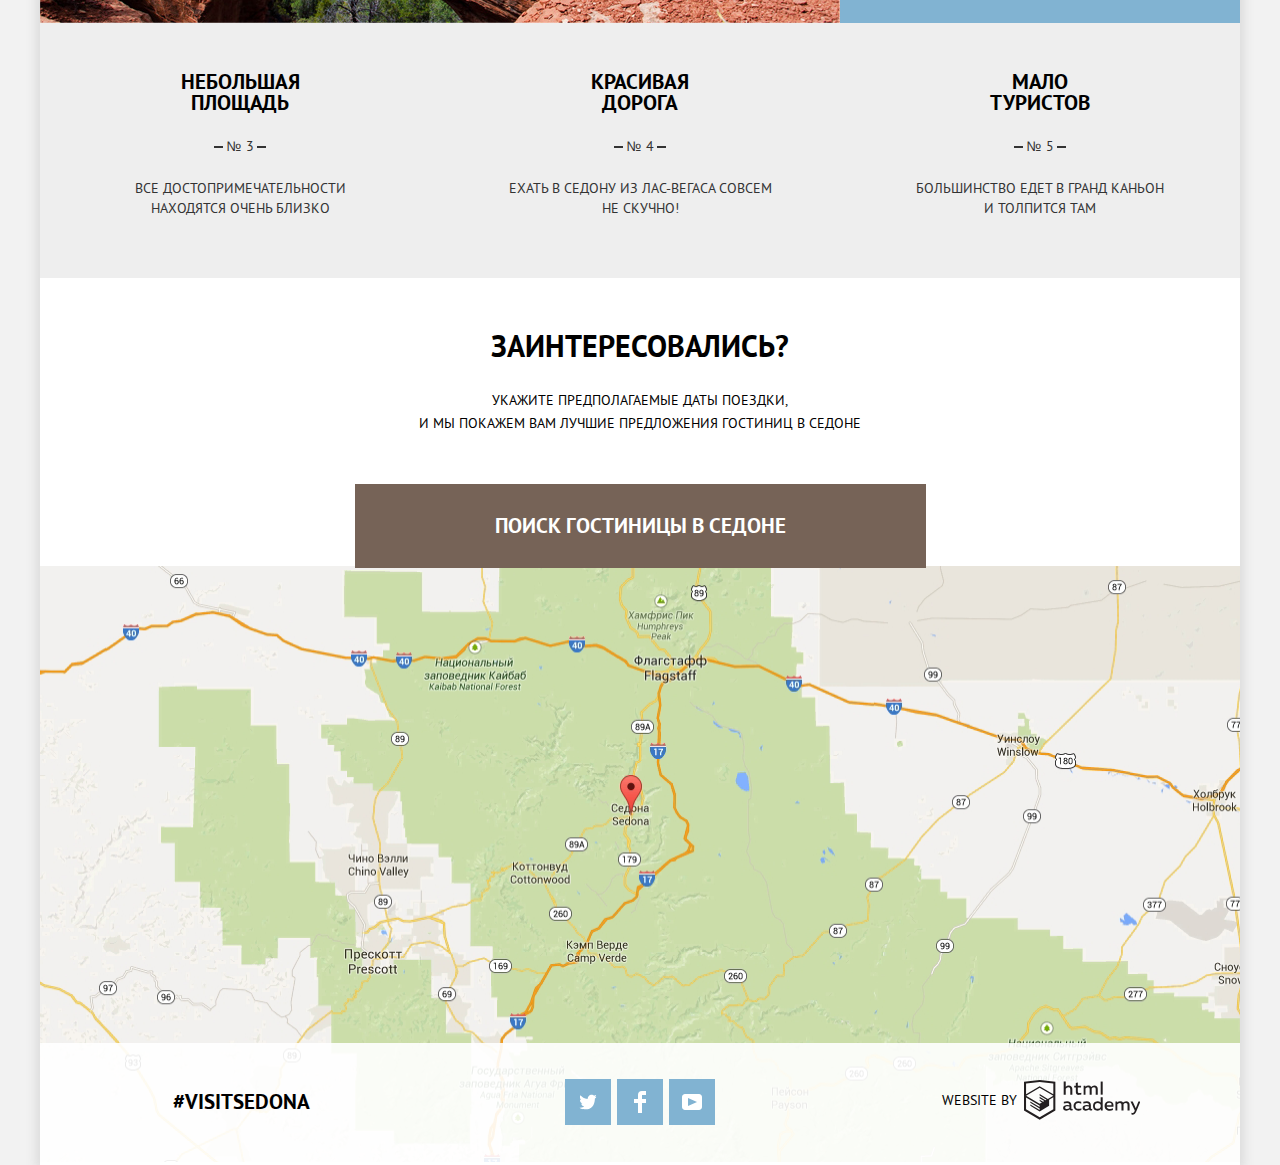
==== commit 3bdf239b: "Защита Финальная" ====
--- a/index.html
+++ b/index.html
@@ -3,10 +3,9 @@
 
 <head>
   <meta charset="utf-8">
-  <meta http-equiv="X-UA-Compatible" content="IE=edge" />
   <title>HTML Academy: Седона</title>
   <link rel="stylesheet" href="css/normalize.min.css">
-  <link rel="stylesheet" href="css/style.min.css">
+  <link rel="stylesheet" href="css/style.min.css"> 
 </head>
 
 <body class="page-index">
@@ -18,7 +17,8 @@
         <img src="img/logo.svg"   
              alt="Логотип Седона"  
              width="140"   
-             height="72">
+             height="72"   
+             title="На главную">
              Перейти на главную страницу
       </a> 
 
@@ -217,7 +217,7 @@
                   width="1200" 
                   height="596"
                   allowfullscreen="">
-          </iframe>
+          </iframe> 
 
           <a class="map__img" 
              href="https://www.google.ru/maps/place/Седона,+Аризона+86336,+США/@34.8544438,-111.8301581,13z/data=!3m1!4b1!4m5!3m4!1s0x872da132f942b00d:0x5548c523fa6c8efd!8m2!3d34.8697395!4d-111.7609896"
--- a/css/style.min.css
+++ b/css/style.min.css
@@ -1 +1 @@
-.features__list,.main-nav__list{display:-webkit-box;display:-webkit-flex;display:-ms-flexbox;-webkit-flex-wrap:wrap}.features__item--type-2 .features__content,.filter__selection--type-1,.hotel-search__date,.hotels__options,.hotels__typies,.main__search,.rating__row,.search__row{-webkit-box-orient:vertical}@font-face{font-family:"PT Sans";font-display:swap;font-style:normal;font-weight:400;src:url(../fonts/ptsans.woff2) format("woff2"),url(../fonts/ptsans.woff) format("woff")}@font-face{font-family:"PT Sans";font-display:swap;font-style:normal;font-weight:700;src:url(../fonts/ptsansbold.woff2) format("woff2"),url(../fonts/ptsansbold.woff) format("woff")}html{-webkit-box-sizing:border-box;box-sizing:border-box}*,::after,::before{-webkit-box-sizing:inherit;box-sizing:inherit}body{margin:0;background-color:#f2f2f2;font-family:"PT Sans",Arial,Tahoma,sans-serif;font-size:14px}.features__item--type-1 .features__title,.features__text,.features__text--narrow,.features__text.features__text--big,.main-nav__link{font-family:"PT Sans"}:focus{outline:#222 dotted 1px;outline-offset:4px}.page-index .container{position:relative}.visually-hidden{position:absolute;margin:-1px;padding:0;width:1px;height:1px;overflow:hidden;border:none;clip:rect(0,0,0,0)}.button{background-color:transparent;border:none;cursor:pointer}.container,.main,.main-header{background-color:#fff}.wrapper{width:1056px;margin-left:auto;margin-right:auto}.container{position:relative;width:1200px;margin:auto;-webkit-box-shadow:0 0 10px 4px #dbdbdb;box-shadow:0 0 10px 4px #dbdbdb;overflow:hidden}.main-header{padding:0;margin:0}.main-header__logo{position:absolute;top:0;left:50%;font-size:0;-webkit-transform:translateX(-50%);-ms-transform:translateX(-50%);transform:translateX(-50%);z-index:3}.features__item--icon-food::before,.features__item--icon-house::before,.intro__img{-webkit-transform:translateX(-50%);-ms-transform:translateX(-50%)}.main-nav__list{position:relative;display:flex;-ms-flex-wrap:wrap;flex-wrap:wrap;-webkit-box-pack:justify;-webkit-justify-content:space-between;-ms-flex-pack:justify;justify-content:space-between;-webkit-box-align:center;-webkit-align-items:center;-ms-flex-align:center;align-items:center;margin:0;padding:19px 0;list-style:none;z-index:2}.main-nav__item{width:20%}.main-nav__item:nth-child(2){margin-right:115px}.main-nav__item:last-child,.main-nav__item:nth-child(4n+3){text-align:right}.main-nav__item:focus{outline:0}.main-nav__link{display:inline-block;vertical-align:middle;font-size:14px;font-weight:700;color:#000;text-decoration:none;text-transform:uppercase;-webkit-transition-duration:.3s;-o-transition-duration:.3s;transition-duration:.3s;-webkit-transition-property:color;-o-transition-property:color;transition-property:color}.main-nav__link:focus,.main-nav__link:hover{color:#81b3d2}.main-nav__link:active{color:#b2b2b2}.main-nav__link--current{color:#766357}.intro__pic{position:relative;width:100%;min-height:509px;background:-o-linear-gradient(290deg,#a2c4dc,#6b494a);background:linear-gradient(160deg,#a2c4dc,#6b494a);background-image:url(../img/polygon.svg),url(../img/sedona.jpg);background-position:center bottom -1px,0 -55px;background-repeat:no-repeat}.intro__img{position:relative;left:50%;top:77px;transform:translateX(-50%)}.features__item--type-1 .features__number::before,.features__item--type-2 .features__number::before{left:0}.main__features{margin-top:58px}.features__text{color:#333;text-transform:uppercase;text-align:center;line-height:20px}.features__text.features__text--big{max-width:460px;margin:0 auto;font-size:21px;font-weight:700;line-height:28px;z-index:10}.features__text,.features__text--narrow{margin-top:28px;font-size:inherit}.features__list{position:relative;display:flex;-ms-flex-wrap:wrap;flex-wrap:wrap;-webkit-box-pack:justify;-webkit-justify-content:space-between;-ms-flex-pack:justify;justify-content:space-between;margin:54px 0 0;padding:0;list-style:none}.features__item{width:100%}.features__item--type-1{display:-webkit-box;display:-webkit-flex;display:-ms-flexbox;display:flex;-webkit-box-align:stretch;-webkit-align-items:stretch;-ms-flex-align:stretch;align-items:stretch}.features__item--type-1 .features__content{padding:47px 0;width:100%;background-color:#81b3d2;text-align:center}.features__item--type-1 .features__title{margin-top:0;margin-bottom:32px;color:#fff;font-size:21px;font-weight:700;line-height:21px;text-align:center;text-transform:uppercase}.features__item--type-1 .features__text,.features__item--type-2 .features__text{font-family:"PT Sans";line-height:20px;text-align:center}.features__item--type-1 .features__number{position:relative;color:#fff;padding:0 14px;bottom:8px}.features__item--type-1 .features__number::after,.features__item--type-1 .features__number::before{position:absolute;content:"";top:8px;width:9px;height:2px;background-color:#fff}.features__item--type-1 .features__number::after{right:0}.features__item--type-1 .features__text{max-width:320px;color:#fff;font-size:14px;margin:18px auto 0}.features__item--type-1 .features__img{display:block}.features__item--type-2{position:relative;padding-top:161px;padding-bottom:83px;width:400px}.features__item--type-2 .features__title{margin:0;color:#000;font-size:21px;font-family:"PT Sans";text-align:center;text-transform:uppercase;font-weight:700}.features__item--type-2 .features__text{max-width:277px;font-size:14px;text-transform:uppercase;margin:22px auto 0}.features__item--type-2 .features__number{position:relative;padding:0 20px;color:#333}.features__item--type-2 .features__number::after,.features__item--type-2 .features__number::before{position:absolute;content:"";width:9px;background-color:#333;top:8px;height:2px}.features__item--type-2 .features__number::after{right:0}.features__item--icon-food::before,.features__item--icon-gift::before,.features__item--icon-house::before{position:absolute;top:61px;left:50%;width:75px;height:72px;background-repeat:no-repeat;content:""}.features__item--icon-house::before{background-image:url(../img/icon-house.svg);transform:translateX(-50%)}.features__item--icon-food::before{background-image:url(../img/icon-burger.svg);transform:translateX(-50%)}.features__item--icon-gift::before,.hotel-search{-webkit-transform:translateX(-50%);-ms-transform:translateX(-50%)}.features__item--icon-gift::before{background-image:url(../img/icon-gift.svg);background-position:5px 0;background-size:contain;transform:translateX(-50%)}.features__item--type-2 .features__content{display:-webkit-box;display:-webkit-flex;display:-ms-flexbox;display:flex;-webkit-box-direction:normal;-webkit-flex-direction:column;-ms-flex-direction:column;flex-direction:column;-webkit-box-align:center;-webkit-align-items:center;-ms-flex-align:center;align-items:center}.features__item--type-3{position:relative;width:400px;padding-top:48px;padding-bottom:60px;background-color:#eee;z-index:3}.button--search,.hotel-search--hide{z-index:2;font-family:"PT Sans"}.features__item--type-3 .features__content{text-align:center}.features__item--type-3 .features__title{margin:0 auto 29px;max-width:134px;color:#000;line-height:21px;font-family:"PT Sans";font-size:21px;text-align:center;text-transform:uppercase;font-weight:700}.features__item--type-3 .features__text{max-width:277px;font-family:"PT Sans";font-size:14px;line-height:20px;text-transform:uppercase;text-align:center;margin:19px auto 0}.features__item--type-3 .features__number{position:relative;display:inline-block;vertical-align:middle;bottom:5px;padding:0 12px;color:#333;font-size:14px}.features__item--type-3 .features__number::before{position:absolute;content:"";top:8px;left:0;width:9px;height:2px;background-color:#333}.features__item--type-3 .features__number::after{position:absolute;content:"";top:8px;right:0;width:9px;height:2px;background-color:#333}.map__img{font-size:0}.search__row{display:-webkit-box;display:-webkit-flex;display:-ms-flexbox;display:flex;-webkit-box-direction:normal;-webkit-flex-direction:column;-ms-flex-direction:column;flex-direction:column;-webkit-box-align:center;-webkit-align-items:center;-ms-flex-align:center;align-items:center}.filter__selection--type-1,.hotel-search__date,.hotels__typies{-webkit-flex-direction:column;-webkit-box-direction:normal}.search__text{color:#000;text-align:center;text-transform:uppercase}.search__text--big{margin-top:51px;margin-bottom:25px;font-family:"PT Sans";font-size:30px;font-weight:700}.search__text--narrow{margin-top:0;margin-bottom:0;line-height:23px}.button--search{position:relative;display:inline-block;margin-top:49px;margin-bottom:-2px;border:none;vertical-align:middle;background-color:#766357;color:#fff;font-size:21px;text-decoration:none;text-transform:uppercase;font-weight:700;-webkit-transition:ease .3s;-o-transition:ease .3s;transition:ease .3s;-webkit-transition-duration:.3s;-o-transition-duration:.3s;transition-duration:.3s;-webkit-transition-property:background-color;-o-transition-property:background-color;transition-property:background-color;padding:30px 140px}.button--search:focus,.button--search:focus-within,.button--search:hover{background-color:#604e43}.button--search:active,.button--search:hover{-webkit-transition-duration:.3s;-o-transition-duration:.3s}.button--search:hover{transition-duration:.3s;-webkit-transition-property:background-color;-o-transition-property:background-color;transition-property:background-color}.button--search:active,.hotel-search__calendar{-webkit-transition-property:background-color;-o-transition-property:background-color}.button--search:active{background-color:#503e33;color:#857871;transition-duration:.3s;transition-property:background-color}.map,.map img:hover{-webkit-transition-duration:.3s;-o-transition-duration:.3s}.map{width:100%;min-height:602px;overflow:hidden;position:relative;transition-duration:.3s}.map__google{position:absolute;top:0;left:0}.hotel-search,.hotel-search--hide{position:absolute;top:0;left:50%;width:570px;background-color:#fff;text-transform:uppercase;font-weight:700}.map img:hover{-webkit-transform:scale(1.1);-ms-transform:scale(1.1);transform:scale(1.1);-webkit-transition-property:-webkit-transform;-o-transition-property:transform;transition-property:transform;transition-property:transform,-webkit-transform;transition-duration:.3s}.hotel-search{padding:63px 55px 54px;-webkit-box-shadow:0 0 20px 0 #838282;box-shadow:0 0 20px 0 #838282;font-family:"PT Sans";-webkit-animation-name:drop-down_form;animation-name:drop-down_form;-webkit-animation-duration:.7s;animation-duration:.7s;transform:translateX(-50%)}.hotel-search--hide{display:none;padding:55px;-webkit-box-shadow:0 0 20px 0 #838282;box-shadow:0 0 20px 0 #838282;-webkit-transform:translateX(-50%);-ms-transform:translateX(-50%);transform:translateX(-50%)}.hotel-search--error{-webkit-animation-name:form_error;animation-name:form_error;-webkit-animation-duration:.3s;animation-duration:.3s}@-webkit-keyframes drop-down_form{from{-webkit-transform:translateY(-500px) translateX(-50%);transform:translateY(-500px) translateX(-50%)}to{-webkit-transform:translateY(0) translateX(-50%);transform:translateY(0) translateX(-50%)}}@keyframes drop-down_form{from{-webkit-transform:translateY(-500px) translateX(-50%);transform:translateY(-500px) translateX(-50%)}to{-webkit-transform:translateY(0) translateX(-50%);transform:translateY(0) translateX(-50%)}}@-webkit-keyframes form_error{0%,100%{-webkit-transform:rotate(0) translateX(-50%);transform:rotate(0) translateX(-50%);-webkit-transform-origin:0 50% 0;transform-origin:0 50% 0}10%,30%,50%,70%,90%{-webkit-transform:rotate(-1deg) translateX(-50%);transform:rotate(-1deg) translateX(-50%);-webkit-transform-origin:0 50% 0;transform-origin:0 50% 0}20%,40%,60%,80%{-webkit-transform:rotate(1deg) translateX(-50%);transform:rotate(1deg) translateX(-50%);-webkit-transform-origin:0 50% 0;transform-origin:0 50% 0}}@keyframes form_error{0%,100%{-webkit-transform:rotate(0) translateX(-50%);transform:rotate(0) translateX(-50%);-webkit-transform-origin:0 50% 0;transform-origin:0 50% 0}10%,30%,50%,70%,90%{-webkit-transform:rotate(-1deg) translateX(-50%);transform:rotate(-1deg) translateX(-50%);-webkit-transform-origin:0 50% 0;transform-origin:0 50% 0}20%,40%,60%,80%{-webkit-transform:rotate(1deg) translateX(-50%);transform:rotate(1deg) translateX(-50%);-webkit-transform-origin:0 50% 0;transform-origin:0 50% 0}}.hotel-search__fieldset{margin:0;padding:0;border:none}.hotel-search__date{-ms-flex-direction:column;flex-direction:column;-webkit-box-pack:justify;-webkit-justify-content:space-between;-ms-flex-pack:justify;justify-content:space-between;margin-bottom:30px}.hotel-search__date,.hotel-search__label{position:relative;display:-webkit-box;display:-webkit-flex;display:-ms-flexbox;display:flex;-webkit-box-align:center;-webkit-align-items:center;-ms-flex-align:center;align-items:center;white-space:nowrap;width:100%;font-size:14px;cursor:pointer}.hotel-search__calendar{position:absolute;content:"";top:50%;right:2px;font-size:0;-webkit-transform:translateY(-50%);-ms-transform:translateY(-50%);transform:translateY(-50%);-webkit-transition-duration:.3s;-o-transition-duration:.3s;transition-duration:.3s;transition-property:background-color}.hotel-search__calendar:focus svg,.hotel-search__calendar:hover svg{fill:#000}.hotel-search__calendar:active svg{fill:#81b3d2}.hotel-search__input{position:relative;padding:10px;margin:0 0 0 25px;border:none;width:100%;font-size:14px;font-weight:700;text-transform:uppercase;background-color:#f2f2f2;cursor:pointer}.hotel-search__input:focus{outline:#222 dotted 1px;outline-offset:4px;background-color:#fff;-webkit-box-shadow:0 0 0 2px #e5e5e5;box-shadow:0 0 0 2px #e5e5e5}.hotel-search__input:active{background-color:#fff;-webkit-box-shadow:0 0 0 2px #e5e5e5;box-shadow:0 0 0 2px #e5e5e5}.hotel-search__input:hover{background-color:#ebebeb;cursor:pointer}.hotels-search__input::-webkit-input-placeholder{color:#000;font-family:"PT Sans";font-weight:700;text-transform:uppercase}.hotels-search__input::-moz-placeholder{color:#000;font-family:"PT Sans";font-weight:700;text-transform:uppercase}.hotels-search__input:-ms-input-placeholder{color:#000;font-family:"PT Sans";font-weight:700;text-transform:uppercase}.hotels-search__input::-ms-input-placeholder{color:#000;font-family:"PT Sans";font-weight:700;text-transform:uppercase}.hotels-search__input::placeholder{color:#000;font-family:"PT Sans";font-weight:700;text-transform:uppercase}.hotel-search__person{display:-webkit-box;display:-webkit-flex;display:-ms-flexbox;display:flex;-webkit-align-content:center;-ms-flex-line-pack:center;align-content:center;margin-bottom:55px}.hotel-search__person-category{position:relative;display:-webkit-box;display:-webkit-flex;display:-ms-flexbox;display:flex;-webkit-box-pack:justify;-webkit-justify-content:space-between;-ms-flex-pack:justify;justify-content:space-between;-webkit-box-align:center;-webkit-align-items:center;-ms-flex-align:center;align-items:center;margin:0;width:50%}.hotel-search__person-category .hotel-search__label{position:relative;display:-webkit-box;display:-webkit-flex;display:-ms-flexbox;display:flex;-webkit-box-align:center;-webkit-align-items:center;-ms-flex-align:center;align-items:center;-webkit-box-pack:end;-webkit-justify-content:flex-end;-ms-flex-pack:end;justify-content:flex-end;width:100%}.hotel-search__person-category .hotel-search__input{padding:11px 0;margin:0 0 0 46px;width:114px;border:none;background-color:#f2f2f2;text-align:center}.hotel-search__person-category .hotel-search__input[name=child]{margin:0 0 0 27px}.hotel-search__person-category .hotel-search__input:focus{outline:#222 dotted 1px;outline-offset:4px;background-color:#fff;-webkit-box-shadow:0 0 0 2px #e5e5e5;box-shadow:0 0 0 2px #e5e5e5}.hotel-search__person-category .hotel-search__input:hover{background-color:#ebebeb}.hotel-search__adult-value,.hotel-search__child-value{position:absolute;top:50%;right:50%;width:12px;height:100%;font-size:0;font-weight:700;-webkit-transform:translate(-50%,-50%);-ms-transform:translate(-50%,-50%);transform:translate(-50%,-50%);z-index:1}.hotel-search__adult-value--plus,.hotel-search__child-value--plus{right:8px}.hotel-search__adult-value--minus,.hotel-search__child-value--minus{left:131px}.hotel-search__adult-value--minus::before,.hotel-search__child-value--minus::before{position:absolute;content:"-";top:50%;left:50%;color:#a9a9a9;font-size:30px;-webkit-transform:translate(-50%,-50%);-ms-transform:translate(-50%,-50%);transform:translate(-50%,-50%)}.hotel-search__adult-value--plus::before,.hotel-search__child-value--plus::before{position:absolute;content:"+";top:50%;left:50%;color:#a9a9a9;font-size:30px;-webkit-transform:translate(-50%,-50%);-ms-transform:translate(-50%,-50%);transform:translate(-50%,-50%)}.hotel-search__adult-value--plus:hover::before,.hotel-search__child-value--plus:hover::before{color:#000;-webkit-transition-duration:.3s;-o-transition-duration:.3s;transition-duration:.3s}.hotel-search__adult-value--plus:focus::before,.hotel-search__child-value--plus:focus::before{color:#000}.hotel-search__adult-value--plus:active::before,.hotel-search__child-value--plus:active::before{color:#81b3d2;-webkit-transition-duration:.3s;-o-transition-duration:.3s;transition-duration:.3s;-webkit-transition-property:background-color;-o-transition-property:background-color;transition-property:background-color}.hotel-search__adult-value--minus:hover::before,.hotel-search__child-value--minus:hover::before{color:#000;-webkit-transition-duration:.3s;-o-transition-duration:.3s;transition-duration:.3s}.hotel-search__adult-value--minus:focus::before,.hotel-search__child-value--minus:focus::before{color:#000}.hotel-search__adult-value--minus:active::before,.hotel-search__child-value--minus:active::before{color:#81b3d2;-webkit-transition-duration:.3s;-o-transition-duration:.3s;transition-duration:.3s;-webkit-transition-property:background-color;-o-transition-property:background-color;transition-property:background-color}.hotel-search__adult-value:focus~.hotel-search__label .hotel-search__input,.hotel-search__child-value:focus~.hotel-search__label .hotel-search__input{outline:#222 dotted 1px;outline-offset:4px;background-color:#fff;-webkit-box-shadow:0 0 0 2px #e5e5e5;box-shadow:0 0 0 2px #e5e5e5}.hotel-search__submit{min-width:459px;padding:17px 0;background-color:#81b3d2;color:#fff;font-size:21px;font-weight:700;text-transform:uppercase;-webkit-transition-duration:.3s;-o-transition-duration:.3s;transition-duration:.3s;-webkit-transition-property:background-color;-o-transition-property:background-color;transition-property:background-color}.hotel-search__submit:focus,.hotel-search__submit:hover{background-color:#669ec0}.hotel-search__submit:active{color:rgba(255,255,255,.5);background-color:#5496bd;-webkit-transition-duration:.3s;-o-transition-duration:.3s;transition-duration:.3s;-webkit-transition-property:color;-o-transition-property:color;transition-property:color}.filter__content{padding-top:32px;padding-bottom:18px;background:-webkit-gradient(linear,left top,right top,from(#4f7ca5),to(#4f4847));background:-o-linear-gradient(left,#4f7ca5,#4f4847);background:linear-gradient(90deg,#4f7ca5,#4f4847);background-image:url(../img/sedona-blur.jpg);background-position:0 -56px;background-size:cover}.filter__content .filter__label{margin-left:7px;color:#fff;font-family:"PT Sans";font-size:14px;text-transform:uppercase}.filter-range__caption,.filter__selection--type-1 .filter__caption{font-size:16px;line-height:11px;text-transform:uppercase;font-family:"PT Sans"}.filter__price,.filter__selection,.filter__sort{padding:0;margin:0;border:none}.filter__selection--type-1{display:-webkit-box;display:-webkit-flex;display:-ms-flexbox;display:flex;-ms-flex-direction:column;flex-direction:column}.filter__selection--type-1 .filter__caption{margin-bottom:19px;color:#fff;font-weight:700}.filter__inner{position:relative;display:-webkit-box;display:-webkit-flex;display:-ms-flexbox;display:flex;-webkit-box-align:center;-webkit-align-items:center;-ms-flex-align:center;align-items:center;cursor:pointer}.filter-range__price,.filter__row{display:-webkit-flex;display:-webkit-box}.filter__label{cursor:pointer}.filter__checkbox{position:relative;left:0;width:24px;height:24px;cursor:pointer;opacity:0;z-index:9000}.filter__label:active .filter__inner{color:#81b3d2;border-radius:5px;-webkit-box-shadow:0 0 0 3px #81b3d3;box-shadow:0 0 0 3px #81b3d3;outline:0}.filter__checkbox:checked+.filter__check{width:24px;height:24px;background-image:url(../img/checkobox-on.svg);background-repeat:no-repeat}.filter__checkbox:disabled+.filter__check{width:24px;height:24px;background-image:url(../img/checkobox-off-disabled.svg);background-repeat:no-repeat}.filter__checkbox:checked:disabled+.filter__check{width:24px;height:24px;background-image:url(../img/checkobox-on-disabled.svg);background-repeat:no-repeat}.filter__checkbox:focus+.filter__check{outline:#fff dotted 1px;outline-offset:4px}.filter__submit:focus,.range-price__input:focus{outline:#fff dotted 1px}.filter__check{position:relative;margin:11px 11px 11px -23px;width:24px;height:24px;background-image:url(../img/checkobox-off.svg);background-repeat:no-repeat;z-index:0}.filter__row{display:-ms-flexbox;display:flex;-webkit-flex-wrap:wrap;-ms-flex-wrap:wrap;flex-wrap:wrap;-webkit-box-pack:justify;-webkit-justify-content:space-between;-ms-flex-pack:justify;justify-content:space-between;max-width:1056px;margin-left:auto;margin-right:auto}.filter-range__price,.sort.filter__sort{display:-ms-flexbox;-webkit-box-align:center}.filter__column:first-child{width:258px}.filter__column:nth-child(2){width:288px}.filter__column:last-child{margin-left:auto;max-width:318px;min-width:318px}.filter-range{width:100%;padding:0;margin:0;color:#fff;text-transform:uppercase;border:none}.filter-range__caption{margin-bottom:16px;color:#fff;font-weight:700}.filter-range__price{position:relative;display:flex;-webkit-align-items:center;-ms-flex-align:center;align-items:center;margin-bottom:20px;width:100%;height:36px;border:2px solid #fff;border-radius:2px;font-size:0}.filter-range__price::after{position:absolute;content:"";top:50%;left:50%;width:2px;height:22px;background-color:#fff;-webkit-transform:translate(-50%,-50%);-ms-transform:translate(-50%,-50%);transform:translate(-50%,-50%)}.range-price__label{font-size:14px;line-height:38px;cursor:pointer;vertical-align:middle}.range-price .range-price__label--max{padding-left:75px}.range-price .range-price__label--min{padding-left:67px}.range-price__input{width:50px;margin:0;border:none;background:0 0;color:inherit}.filter-range__controls{position:relative;margin-bottom:32px}.filter-range__scale{height:2px;background-color:rgba(255,255,255,.3)}.filter-range__bar{width:80%;height:2px;background-color:#fff}.filter-range__toggle{position:absolute;top:-9px;width:21px;height:21px;border-radius:50%;border:8px solid #fff;background-color:#888;-webkit-box-shadow:0 2px 1px 0 rgba(0,1,1,.2);box-shadow:0 2px 1px 0 rgba(0,1,1,.2);cursor:pointer}.filter-range__toggle:hover{background:#1c4f80}.filter-range__toggle--min{left:0}.filter-range__toggle--max{left:80%}.filter__submit{display:block;padding:6px 33px;margin:0 auto 0 86px;border:2px solid #fff;border-radius:2px;background:0 0;color:#fff;font-size:14px;line-height:20px;text-transform:uppercase;cursor:pointer;-webkit-transition-duration:.2s;-o-transition-duration:.2s;transition-duration:.2s;-webkit-transition-property:color,background-color;-o-transition-property:color,background-color;transition-property:color,background-color}.sort__caption,.sort__link{line-height:21px;text-transform:uppercase}.filter__submit:hover{background-color:#fff;color:#000;-webkit-transition-duration:.4s;-o-transition-duration:.4s;transition-duration:.4s}.filter__submit:focus{outline-offset:4px;background-color:#fff;color:#000;-webkit-transition-duration:.4s;-o-transition-duration:.4s;transition-duration:.4s}.sort.filter__sort{display:-webkit-box;display:-webkit-flex;display:flex;-webkit-align-items:center;-ms-flex-align:center;align-items:center;padding:10px 0;border-bottom:1px solid #e5e5e5}.sort__row,.sort__wrap{display:-webkit-box;display:-ms-flexbox}.sort__row{display:-webkit-flex;display:flex;-webkit-box-align:center;-webkit-align-items:center;-ms-flex-align:center;align-items:center;white-space:nowrap}.sort__type{padding:0;margin:0;width:100%;border:none}.sort__text{margin-right:50px;font-family:"PT Sans";font-size:21px;font-weight:700;color:#000;text-transform:uppercase}.sort__wrap{display:-webkit-flex;display:flex;-webkit-flex-wrap:wrap;-ms-flex-wrap:wrap;flex-wrap:wrap;-webkit-align-content:center;-ms-flex-line-pack:center;align-content:center}.sort__caption{font-size:12px;color:#000}.sort__list{display:-webkit-box;display:-webkit-flex;display:-ms-flexbox;display:flex;-webkit-flex-wrap:wrap;-ms-flex-wrap:wrap;flex-wrap:wrap;padding:0;margin:0 0 0 38px;list-style:none;font-size:12px}.sort__item{margin:0 31px 0 0}.sort__item:last-child{margin-right:0}.sort__link{display:block;border-bottom:1px dotted #81b3d2;font-size:12px;color:#cacaca;text-decoration:none}.main__search,.sort__button-group{display:-webkit-box;display:-webkit-flex;display:-ms-flexbox}.sort__link:hover{color:#81b3d2;-webkit-transition:ease .3s;-o-transition:ease .3s;transition:ease .3s}.sort__link:focus,.sort__link:focus-within{border-bottom:none;color:#81b3d2}.sort__link:active{color:#000;-webkit-transition:ease .3s;-o-transition:ease .3s;transition:ease .3s}.sort__link--active{border-bottom:none;color:#81b3d2}.sort__button-group{display:flex;-webkit-box-align:center;-webkit-align-items:center;-ms-flex-align:center;align-items:center;margin-left:auto}.sort__button{padding:0;margin:0;width:11px;height:10px;background-repeat:no-repeat;font-size:0}.sort__button:last-child{margin:0 0 0 12px}.sort__button--down path:hover,.sort__button--up path:hover{fill:#231f20;-webkit-transition-duration:.3s;-o-transition-duration:.3s;transition-duration:.3s}.sort__button--down:focus path,.sort__button--up:focus path{fill:#231f20}.sort__button--down path:active,.sort__button--up path:active{fill:#81b3d2;-webkit-transition:ease .3s;-o-transition:ease .3s;transition:ease .3s}.sort__button--active path{fill:#81b3d2}.main__search{display:flex;-webkit-flex-wrap:wrap;-ms-flex-wrap:wrap;flex-wrap:wrap;-webkit-box-direction:normal;-webkit-flex-direction:column;-ms-flex-direction:column;flex-direction:column;-webkit-box-align:center;-webkit-align-items:center;-ms-flex-align:center;align-items:center}.hotels__options,.hotels__row{display:-webkit-box;display:-webkit-flex;display:-ms-flexbox}.map__google{border:none}.hotels__list{padding:0;margin:0;list-style:none}.hotels__item{padding:29px 0;margin-bottom:1px;border-bottom:1px solid #e5e5e5}.hotels__row{display:flex}.hotels__pic{margin-right:31px;-webkit-transition-property:-webkit-transform;-o-transition-property:transform;transition-property:transform;transition-property:transform,-webkit-transform}.hotels__pic a{display:block;font-size:0}.hotels__pic:focus .hotels__img,.hotels__pic:hover .hotels__img{-webkit-transform:scale(1.1);-ms-transform:scale(1.1);transform:scale(1.1);-webkit-transition-duration:.2s;-o-transition-duration:.2s;transition-duration:.2s}.hotels__img,.hotels__title .hotels__title-link{display:block;-webkit-transition-duration:.3s;-o-transition-duration:.3s}.hotels__img{transition-duration:.3s}.hotels__title{margin:-5px 0 0}.hotels__title .hotels__title-link{padding-top:2px;margin:0;color:#000;font-family:"PT Sans";font-size:21px;font-weight:700;text-transform:uppercase;text-decoration:none;transition-duration:.3s;-webkit-transition-property:color;-o-transition-property:color;transition-property:color}.hotels__title .hotels__title-link:focus,.hotels__title .hotels__title-link:hover{color:#81b3d2}.hotels__title .hotels__title-link:active{color:#b2b2b2}.hotels__options{display:flex;-webkit-flex-wrap:wrap;-ms-flex-wrap:wrap;flex-wrap:wrap;-webkit-box-direction:normal;-webkit-flex-direction:column;-ms-flex-direction:column;flex-direction:column;-webkit-box-pack:justify;-webkit-justify-content:space-between;-ms-flex-pack:justify;justify-content:space-between}.hotels__info,.hotels__typies{display:-webkit-box;display:-webkit-flex}.hotels__info{display:-ms-flexbox;display:flex;-webkit-box-align:center;-webkit-align-items:center;-ms-flex-align:center;align-items:center;-webkit-flex-wrap:wrap;-ms-flex-wrap:wrap;flex-wrap:wrap}.hotels__price,.hotels__type{display:block;margin-bottom:17px;color:#333;text-transform:uppercase}.hotels__typies{display:-ms-flexbox;display:flex;-ms-flex-direction:column;flex-direction:column;-webkit-box-pack:justify;-webkit-justify-content:space-between;-ms-flex-pack:justify;justify-content:space-between}.hotels__link{display:block;color:#fff;font-family:"PT Sans";font-weight:700;text-transform:uppercase;text-decoration:none;-webkit-transition-duration:.3s;-o-transition-duration:.3s;transition-duration:.3s;-webkit-transition-property:background-color,color;-o-transition-property:background-color,color;transition-property:background-color,color;padding:5px 17px}.hotels__link--more{margin-right:6px;background-color:#81b3d2}.hotels__link--more:focus,.hotels__link--more:hover{background-color:#669ec0}.hotels__link--more:active{color:#88b6d1;background-color:#5496bd}.hotels__link--book{background-color:#766357}.hotels__link--book:focus,.hotels__link--book:hover{background-color:#604e43}.hotels__link--book:active{color:#857871;background-color:#503e33}.hotels__rating{margin-left:auto;min-height:90px}.rating__row{display:-webkit-box;display:-webkit-flex;display:-ms-flexbox;display:flex;-webkit-box-direction:normal;-webkit-flex-direction:column;-ms-flex-direction:column;flex-direction:column;min-height:inherit}.rating__count{display:block;background-color:#f2f2f2;color:#666;text-align:center;text-transform:uppercase;white-space:nowrap;padding:5px 13px 6px 16px}.rating__star-group{display:-webkit-box;display:-webkit-flex;display:-ms-flexbox;display:flex;-webkit-box-pack:end;-webkit-justify-content:flex-end;-ms-flex-pack:end;justify-content:flex-end;margin-bottom:47px}.rating__star{display:inline-block;vertical-align:middle;height:17px;width:18px;font-size:0;background-image:url(../img/star.svg);background-repeat:space}.main-footer__column,.main-footer__row{display:-webkit-flex;display:-ms-flexbox}.rating__star--four{width:89px}.rating__star--three{width:65px}.rating__star--two{width:41px}.page-index .main-footer{position:absolute;bottom:0;width:100%}.main-footer{background-color:rgba(255,255,255,.9)}.main-footer__row{display:-webkit-box;display:flex;-webkit-box-pack:justify;-webkit-justify-content:space-between;-ms-flex-pack:justify;justify-content:space-between;-webkit-box-align:center;-webkit-align-items:center;-ms-flex-align:center;align-items:center;padding:36px 0}.main-footer__column{display:-webkit-box;display:flex;-webkit-box-align:center;-webkit-align-items:center;-ms-flex-align:center;align-items:center}.main-footer__text{margin-left:61px;margin-bottom:4px;color:#000;font-size:21px;font-family:"PT Sans";font-weight:700;text-transform:uppercase}.main-footer__social-list{display:-webkit-box;display:-webkit-flex;display:-ms-flexbox;display:flex;-webkit-box-align:center;-webkit-align-items:center;-ms-flex-align:center;align-items:center;-webkit-box-pack:justify;-webkit-justify-content:space-between;-ms-flex-pack:justify;justify-content:space-between;padding:0;margin:0 0 4px 27px;width:100%;cursor:pointer;list-style:none}.social-list__item{margin-right:6px}.social-list__item:last-child,.social-list__link:last-child{margin-right:0}.social-list__link{position:relative;display:block;width:46px;height:46px;background-color:#81b3d2;font-size:0;-webkit-transition-duration:.3s;-o-transition-duration:.3s;transition-duration:.3s;-webkit-transition-property:background-color,color;-o-transition-property:background-color,color;transition-property:background-color,color}.social-list__link:focus,.social-list__link:hover{background-color:#669ec0}.social-list__link:active{background-color:#5496bd}.social-list__link--icon svg{position:absolute;top:50%;left:50%;-webkit-transform:translate(-50%,-50%);-ms-transform:translate(-50%,-50%);transform:translate(-50%,-50%)}.social-list__link:active svg{fill-opacity:.5;-webkit-transition:ease .3s;-o-transition:ease .3s;transition:ease .3s}.main-footer__copy{display:block;margin-right:7px;margin-bottom:8px;text-transform:uppercase}.main-footer__link{display:inline-block;width:116px;height:41px;margin:0 28px 0 0;margin-bottom:7px;vertical-align:middle;font-size:0}.main-footer__link:focus svg,.main-footer__link:hover svg{fill:#81b3d2;-webkit-transition:ease .3s;-o-transition:ease .3s;transition:ease .3s}.main-footer__link:active svg{fill:#bdbbbc;-webkit-transition:ease .3s;-o-transition:ease .3s;transition:ease .3s}+@font-face{font-family:"PT Sans";font-display:swap;font-style:normal;font-weight:400;src:url(../fonts/ptsans.woff2) format("woff2"),url(../fonts/ptsans.woff) format("woff")}@font-face{font-family:"PT Sans";font-display:swap;font-style:normal;font-weight:700;src:url(../fonts/ptsansbold.woff2) format("woff2"),url(../fonts/ptsansbold.woff) format("woff")}html{box-sizing:border-box}*,::after,::before{box-sizing:inherit}body{margin:0;background-color:#f2f2f2;font-family:"PT Sans",Arial,Tahoma,sans-serif;font-size:14px}:focus{outline:#222 dotted 1px;outline-offset:4px}.page-index .container{position:relative}.visually-hidden{position:absolute;margin:-1px;padding:0;width:1px;height:1px;overflow:hidden;border:none;clip:rect(0,0,0,0)}.button{background-color:transparent;border:none;cursor:pointer}.container,.main,.main-header{background-color:#fff}.wrapper{width:1056px;margin-left:auto;margin-right:auto}.container{position:relative;width:1200px;margin:auto;box-shadow:0 0 10px 4px #dbdbdb;overflow:hidden}.main-header{padding:0;margin:0}.main-header__logo{position:absolute;top:0;left:50%;font-size:0;transform:translateX(-50%);z-index:3}.main-nav__list{position:relative;display:flex;flex-wrap:wrap;justify-content:space-between;align-items:center;margin:0;padding:19px 0;list-style:none;z-index:2}.main-nav__item{width:20%}.main-nav__item:nth-child(2){margin-right:115px}.main-nav__item:last-child,.main-nav__item:nth-child(4n+3){text-align:right}.main-nav__item:focus{outline:0}.main-nav__link{display:inline-block;vertical-align:middle;font-family:"PT Sans";font-size:14px;font-weight:700;color:#000;text-decoration:none;text-transform:uppercase;transition-duration:.3s;transition-property:color}.main-nav__link:focus,.main-nav__link:hover{color:#81b3d2}.main-nav__link:active{color:#b2b2b2}.main-nav__link--current{color:#766357}.intro__pic{position:relative;width:100%;min-height:509px;background:linear-gradient(160deg,#a2c4dc,#6b494a);background-image:url(../img/polygon.svg),url(../img/sedona.jpg);background-position:center bottom -1px,0 -55px;background-repeat:no-repeat}.intro__img{position:relative;left:50%;top:77px;transform:translateX(-50%)}.main__features{margin-top:58px}.features__text{color:#333;text-transform:uppercase;text-align:center;line-height:20px}.features__text.features__text--big{max-width:460px;margin:0 auto;font-family:"PT Sans";font-size:21px;font-weight:700;line-height:28px;z-index:10}.features__text,.features__text--narrow{margin-top:28px;font-family:"PT Sans";font-size:inherit}.features__list{position:relative;display:flex;flex-wrap:wrap;justify-content:space-between;margin:54px 0 0;padding:0;list-style:none}.features__item{width:100%}.features__item--type-1{display:flex;align-items:stretch}.features__item--type-1 .features__content{padding:47px 0;width:100%;background-color:#81b3d2;text-align:center}.features__item--type-1 .features__title{margin-top:0;margin-bottom:32px;font-family:"PT Sans";color:#fff;font-size:21px;font-weight:700;line-height:21px;text-align:center;text-transform:uppercase}.features__item--type-1 .features__number{position:relative;color:#fff;padding:0 14px;bottom:8px}.features__item--type-1 .features__number::after,.features__item--type-1 .features__number::before{position:absolute;content:"";top:8px;width:9px;height:2px;background-color:#fff}.features__item--type-1 .features__number::before{left:0}.features__item--type-1 .features__number::after{right:0}.features__item--type-1 .features__text{max-width:320px;color:#fff;font-family:"PT Sans";font-size:14px;text-align:center;line-height:20px;margin:18px auto 0}.features__item--type-1 .features__img{display:block}.features__item--type-2{position:relative;padding-top:161px;padding-bottom:83px;width:400px}.features__item--type-2 .features__title{margin:0;color:#000;font-size:21px;font-family:"PT Sans";text-align:center;text-transform:uppercase;font-weight:700}.features__item--type-2 .features__text{max-width:277px;font-family:"PT Sans";font-size:14px;line-height:20px;text-transform:uppercase;text-align:center;margin:22px auto 0}.features__item--type-2 .features__number{position:relative;padding:0 20px;color:#333}.features__item--type-2 .features__number::after,.features__item--type-2 .features__number::before{position:absolute;content:"";top:8px;width:9px;height:2px;background-color:#333}.features__item--type-2 .features__number::before{left:0}.features__item--type-2 .features__number::after{right:0}.features__item--icon-food::before,.features__item--icon-gift::before,.features__item--icon-house::before{position:absolute;content:"";top:61px;left:50%;width:75px;height:72px;transform:translateX(-50%);background-repeat:no-repeat}.features__item--icon-house::before{background-image:url(../img/icon-house.svg)}.features__item--icon-food::before{background-image:url(../img/icon-burger.svg)}.features__item--icon-gift::before{background-image:url(../img/icon-gift.svg);background-position:5px 0;background-size:contain}.features__item--type-2 .features__content{display:flex;flex-direction:column;align-items:center}.features__item--type-3{position:relative;width:400px;padding-top:48px;padding-bottom:60px;background-color:#eee;z-index:3}.button--search,.hotel-search--hide{z-index:2;font-family:"PT Sans"}.features__item--type-3 .features__content{text-align:center}.features__item--type-3 .features__title{margin:0 auto 29px;max-width:134px;color:#000;line-height:21px;font-family:"PT Sans";font-size:21px;text-align:center;text-transform:uppercase;font-weight:700}.features__item--type-3 .features__text{max-width:277px;font-family:"PT Sans";font-size:14px;line-height:20px;text-transform:uppercase;text-align:center;margin:19px auto 0}.features__item--type-3 .features__number{position:relative;display:inline-block;vertical-align:middle;bottom:5px;padding:0 12px;color:#333;font-size:14px}.features__item--type-3 .features__number::after,.features__item--type-3 .features__number::before{position:absolute;top:8px;width:9px;height:2px;background-color:#333;content:""}.features__item--type-3 .features__number::before{left:0}.features__item--type-3 .features__number::after{right:0}.map__img{font-size:0}.search__row{display:flex;flex-direction:column;align-items:center}.search__text{color:#000;text-align:center;text-transform:uppercase}.search__text--big{margin-top:51px;margin-bottom:25px;font-family:"PT Sans";font-size:30px;font-weight:700}.search__text--narrow{margin-top:0;margin-bottom:0;line-height:23px}.button--search{position:relative;display:inline-block;margin-top:49px;margin-bottom:-2px;border:none;vertical-align:middle;background-color:#766357;color:#fff;font-size:21px;text-decoration:none;text-transform:uppercase;font-weight:700;transition:ease .3s;transition-duration:.3s;transition-property:background-color;padding:30px 140px}.button--search:focus,.button--search:focus-within,.button--search:hover{background-color:#604e43}.button--search:hover{transition-duration:.3s;transition-property:background-color}.button--search:active{background-color:#503e33;color:#857871;transition-duration:.3s;transition-property:background-color}.map{width:100%;min-height:596px;overflow:hidden;position:relative;transition-duration:.3s}.map__google{position:absolute;top:0;left:0}.map img:hover{transform:scale(1.1);transition-property:transform;transition-duration:.3s}.hotel-search,.hotel-search--hide{position:absolute;top:0;left:50%;width:570px;background-color:#fff;box-shadow:0 0 20px 0 #838282;transform:translateX(-50%);font-weight:700;text-transform:uppercase}.hotel-search{padding:60px 55px 54px;font-family:"PT Sans";-webkit-animation-name:drop-down_form;animation-name:drop-down_form;-webkit-animation-duration:.7s;animation-duration:.7s}.hotel-search--hide{display:none;padding:55px}.hotel-search--error{-webkit-animation-name:form_error;animation-name:form_error;-webkit-animation-duration:.3s;animation-duration:.3s}@-webkit-keyframes drop-down_form{from{transform:translateY(-500px) translateX(-50%)}to{transform:translateY(0) translateX(-50%)}}@keyframes drop-down_form{from{transform:translateY(-500px) translateX(-50%)}to{transform:translateY(0) translateX(-50%)}}@-webkit-keyframes form_error{0%,100%{transform:rotate(0) translateX(-50%);transform-origin:0 50% 0}10%,30%,50%,70%,90%{transform:rotate(-1deg) translateX(-50%);transform-origin:0 50% 0}20%,40%,60%,80%{transform:rotate(1deg) translateX(-50%);transform-origin:0 50% 0}}@keyframes form_error{0%,100%{transform:rotate(0) translateX(-50%);transform-origin:0 50% 0}10%,30%,50%,70%,90%{transform:rotate(-1deg) translateX(-50%);transform-origin:0 50% 0}20%,40%,60%,80%{transform:rotate(1deg) translateX(-50%);transform-origin:0 50% 0}}.hotel-search__fieldset{margin:0;padding:0;border:none}.hotel-search__date{flex-direction:column;justify-content:space-between;margin-bottom:30px}.hotel-search__date,.hotel-search__label{position:relative;display:flex;align-items:center;white-space:nowrap;width:100%;font-size:14px;cursor:pointer}.hotel-search__calendar{position:absolute;content:"";top:50%;right:2px;font-size:0;transform:translateY(-50%);transition-duration:.3s;transition-property:background-color}.hotel-search__calendar:focus svg,.hotel-search__calendar:hover svg{fill:#000}.hotel-search__calendar:active svg{fill:#81b3d2}.hotel-search__input{position:relative;padding:10px;margin:0 0 0 25px;border:none;width:100%;font-size:14px;font-weight:700;text-transform:uppercase;background-color:#f2f2f2;cursor:pointer}.hotel-search__input:active,.hotel-search__input:focus{background-color:#fff;box-shadow:0 0 0 2px #e5e5e5}.hotel-search__input:focus{outline:#222 dotted 1px;outline-offset:4px}.hotel-search__input:hover{background-color:#ebebeb;cursor:pointer}.hotels-search__input::-webkit-input-placeholder{color:#000;font-family:"PT Sans";font-weight:700;text-transform:uppercase}.hotels-search__input::-moz-placeholder{color:#000;font-family:"PT Sans";font-weight:700;text-transform:uppercase}.hotels-search__input:-ms-input-placeholder{color:#000;font-family:"PT Sans";font-weight:700;text-transform:uppercase}.hotels-search__input::-ms-input-placeholder{color:#000;font-family:"PT Sans";font-weight:700;text-transform:uppercase}.hotels-search__input::placeholder{color:#000;font-family:"PT Sans";font-weight:700;text-transform:uppercase}.hotel-search__person{display:flex;align-content:center;margin-bottom:55px}.hotel-search__person-category{position:relative;display:flex;justify-content:space-between;align-items:center;margin:0;width:50%}.hotel-search__person-category .hotel-search__label{position:relative;display:flex;align-items:center;justify-content:flex-end;width:100%}.hotel-search__person-category .hotel-search__input{padding:11px 0;margin:0 0 0 46px;width:114px;border:none;background-color:#f2f2f2;text-align:center}.hotel-search__person-category .hotel-search__input[name=child]{margin:0 0 0 27px}.hotel-search__person-category .hotel-search__input:focus{outline:#222 dotted 1px;outline-offset:4px;background-color:#fff;box-shadow:0 0 0 2px #e5e5e5}.hotel-search__person-category .hotel-search__input:hover{background-color:#ebebeb}.hotel-search__adult-value,.hotel-search__child-value{position:absolute;top:50%;right:50%;width:12px;height:100%;font-size:0;font-weight:700;transform:translate(-50%,-50%);z-index:1}.hotel-search__adult-value--plus,.hotel-search__child-value--plus{right:8px}.hotel-search__adult-value--minus,.hotel-search__child-value--minus{left:131px}.hotel-search__adult-value--minus::before,.hotel-search__child-value--minus::before{position:absolute;content:"-";top:50%;left:50%;color:#a9a9a9;font-size:30px;transform:translate(-50%,-50%)}.hotel-search__adult-value--plus::before,.hotel-search__child-value--plus::before{position:absolute;content:"+";top:50%;left:50%;color:#a9a9a9;font-size:30px;transform:translate(-50%,-50%)}.hotel-search__adult-value--plus:hover::before,.hotel-search__child-value--plus:hover::before{color:#000;transition-duration:.3s}.hotel-search__adult-value--plus:focus::before,.hotel-search__child-value--plus:focus::before{color:#000}.hotel-search__adult-value--plus:active::before,.hotel-search__child-value--plus:active::before{color:#81b3d2;transition-duration:.3s;transition-property:background-color}.hotel-search__adult-value--minus:hover::before,.hotel-search__child-value--minus:hover::before{color:#000;transition-duration:.3s}.hotel-search__adult-value--minus:focus::before,.hotel-search__child-value--minus:focus::before{color:#000}.hotel-search__adult-value--minus:active::before,.hotel-search__child-value--minus:active::before{color:#81b3d2;transition-duration:.3s;transition-property:background-color}.hotel-search__adult-value:focus~.hotel-search__label .hotel-search__input,.hotel-search__child-value:focus~.hotel-search__label .hotel-search__input{outline:#222 dotted 1px;outline-offset:4px;background-color:#fff;box-shadow:0 0 0 2px #e5e5e5}.hotel-search__submit{min-width:459px;padding:17px 0;background-color:#81b3d2;color:#fff;font-size:21px;font-weight:700;text-transform:uppercase;transition-duration:.3s;transition-property:background-color}.hotel-search__submit:focus,.hotel-search__submit:hover{background-color:#669ec0}.hotel-search__submit:active{color:rgba(255,255,255,.5);background-color:#5496bd;transition-duration:.3s;transition-property:color}.filter__content{padding-top:32px;padding-bottom:18px;background:linear-gradient(90deg,#4f7ca5,#4f4847);background-image:url(../img/sedona-blur.jpg);background-position:0 -56px;background-size:cover}.filter__content .filter__label{margin-left:7px;color:#fff;font-family:"PT Sans";font-size:14px;text-transform:uppercase}.filter-range__caption,.filter__selection--type-1 .filter__caption{font-size:16px;line-height:11px;text-transform:uppercase;font-family:"PT Sans";font-weight:700}.filter__price,.filter__selection,.filter__sort{padding:0;margin:0;border:none}.filter__selection--type-1{display:flex;flex-direction:column}.filter__selection--type-1 .filter__caption{margin-bottom:19px;color:#fff}.filter__inner{position:relative;display:flex;align-items:center;cursor:pointer}.filter__label{cursor:pointer}.filter__checkbox{position:relative;left:0;width:24px;height:24px;cursor:pointer;opacity:0;z-index:9000}.filter__label:active .filter__inner{color:#81b3d2;border-radius:5px;box-shadow:0 0 0 3px #81b3d3;outline:0}.filter__checkbox:checked+.filter__check{width:24px;height:24px;background-image:url(../img/checkobox-on.svg);background-repeat:no-repeat}.filter__checkbox:disabled+.filter__check{width:24px;height:24px;background-image:url(../img/checkobox-off-disabled.svg);background-repeat:no-repeat}.filter__checkbox:checked:disabled+.filter__check{width:24px;height:24px;background-image:url(../img/checkobox-on-disabled.svg);background-repeat:no-repeat}.filter__checkbox:focus+.filter__check{outline:#fff dotted 1px;outline-offset:4px}.filter__check{position:relative;margin:11px 11px 11px -23px;width:24px;height:24px;background-image:url(../img/checkobox-off.svg);background-repeat:no-repeat;z-index:0}.filter__row{display:flex;flex-wrap:wrap;justify-content:space-between;max-width:1056px;margin-left:auto;margin-right:auto}.filter__column:first-child{width:258px}.filter__column:nth-child(2){width:288px}.filter__column:last-child{margin-left:auto;max-width:318px;min-width:318px}.filter-range{width:100%;padding:0;margin:0;color:#fff;text-transform:uppercase;border:none}.filter-range__caption{margin-bottom:16px;color:#fff}.filter-range__price{position:relative;display:flex;align-items:center;margin-bottom:20px;width:100%;height:36px;border:2px solid #fff;border-radius:2px;font-size:0}.filter-range__price::after{position:absolute;content:"";top:50%;left:50%;width:2px;height:22px;background-color:#fff;transform:translate(-50%,-50%)}.range-price__label{font-size:14px;line-height:38px;cursor:pointer;vertical-align:middle}.range-price .range-price__label--max{padding-left:75px}.range-price .range-price__label--min{padding-left:67px}.range-price__input{width:50px;margin:0;border:none;background:0 0;color:inherit}.range-price__input:focus{outline:#fff dotted 1px}.filter-range__controls{position:relative;margin-bottom:32px}.filter-range__scale{height:2px;background-color:rgba(255,255,255,.3)}.filter-range__bar{width:80%;height:2px;background-color:#fff}.filter-range__toggle{position:absolute;top:-9px;width:21px;height:21px;border-radius:50%;border:8px solid #fff;background-color:#888;box-shadow:0 2px 1px 0 rgba(0,1,1,.2);cursor:pointer}.filter-range__toggle:hover{background:#1c4f80}.filter-range__toggle--min{left:0}.filter-range__toggle--max{left:80%}.filter__submit{display:block;padding:6px 33px;margin:0 auto 0 86px;border:2px solid #fff;border-radius:2px;background:0 0;color:#fff;font-size:14px;line-height:20px;text-transform:uppercase;cursor:pointer;transition-duration:.2s;transition-property:color,background-color}.sort__caption,.sort__link{line-height:21px;text-transform:uppercase}.filter__submit:focus,.filter__submit:hover{background-color:#fff;transition-duration:.4s;color:#000}.filter__submit:focus{outline:#fff dotted 1px;outline-offset:4px}.sort.filter__sort{display:flex;align-items:center;padding:10px 0;border-bottom:1px solid #e5e5e5}.sort__row{display:flex;align-items:center;white-space:nowrap}.sort__type{padding:0;margin:0;width:100%;border:none}.sort__text{margin-right:50px;font-family:"PT Sans";font-size:21px;font-weight:700;color:#000;text-transform:uppercase}.sort__wrap{display:flex;flex-wrap:wrap;align-content:center}.sort__caption{font-size:12px;color:#000}.sort__list{display:flex;flex-wrap:wrap;padding:0;margin:0 0 0 38px;list-style:none;font-size:12px}.sort__item{margin:0 31px 0 0}.sort__item:last-child{margin-right:0}.sort__link{display:block;border-bottom:1px dotted #81b3d2;font-size:12px;color:#cacaca;text-decoration:none}.sort__link:hover{color:#81b3d2;transition:ease .3s}.sort__link:focus,.sort__link:focus-within{border-bottom:none;color:#81b3d2}.sort__link:active{color:#000;transition:ease .3s}.sort__link--active{border-bottom:none;color:#81b3d2}.sort__button-group{display:flex;align-items:center;margin-left:auto}.sort__button{padding:0;margin:0;width:11px;height:10px;background-repeat:no-repeat;font-size:0}.sort__button:last-child{margin:0 0 0 12px}.sort__button--down path:hover,.sort__button--up path:hover{fill:#231f20;transition-duration:.3s}.sort__button--down:focus path,.sort__button--up:focus path{fill:#231f20}.sort__button--down path:active,.sort__button--up path:active{fill:#81b3d2;transition:ease .3s}.sort__button--active path{fill:#81b3d2}.main__search{display:flex;flex-wrap:wrap;flex-direction:column;align-items:center}.map__google{border:none}.hotels__list{padding:0;margin:0;list-style:none}.hotels__item{padding:29px 0;margin-bottom:1px;border-bottom:1px solid #e5e5e5}.hotels__row{display:flex}.hotels__pic{margin-right:31px;transition-property:transform}.hotels__pic a{display:block;font-size:0}.hotels__pic:focus .hotels__img,.hotels__pic:hover .hotels__img{transform:scale(1.1);transition-duration:.2s}.hotels__img,.hotels__title .hotels__title-link{display:block;transition-duration:.3s}.hotels__title{margin:-5px 0 0}.hotels__title .hotels__title-link{padding-top:2px;margin:0;color:#000;font-family:"PT Sans";font-size:21px;font-weight:700;text-transform:uppercase;text-decoration:none;transition-property:color}.hotels__link,.social-list__link{transition-duration:.3s;transition-property:background-color,color}.hotels__title .hotels__title-link:focus,.hotels__title .hotels__title-link:hover{color:#81b3d2}.hotels__title .hotels__title-link:active{color:#b2b2b2}.hotels__options{display:flex;flex-wrap:wrap;flex-direction:column;justify-content:space-between}.hotels__info{display:flex;align-items:center;flex-wrap:wrap}.hotels__price,.hotels__type{display:block;margin-bottom:17px;color:#333;text-transform:uppercase}.hotels__typies{display:flex;flex-direction:column;justify-content:space-between}.hotels__link{display:block;color:#fff;font-family:"PT Sans";font-weight:700;text-transform:uppercase;text-decoration:none;padding:5px 17px}.hotels__link--more{margin-right:6px;background-color:#81b3d2}.hotels__link--more:focus,.hotels__link--more:hover{background-color:#669ec0}.hotels__link--more:active{color:#88b6d1;background-color:#5496bd}.hotels__link--book{background-color:#766357}.hotels__link--book:focus,.hotels__link--book:hover{background-color:#604e43}.hotels__link--book:active{color:#857871;background-color:#503e33}.hotels__rating{margin-left:auto;min-height:90px}.rating__row{display:flex;flex-direction:column;min-height:inherit}.rating__count{display:block;background-color:#f2f2f2;color:#666;text-align:center;text-transform:uppercase;white-space:nowrap;padding:5px 13px 6px 16px}.rating__star-group{display:flex;justify-content:flex-end;margin-bottom:47px}.rating__star{display:inline-block;vertical-align:middle;height:17px;width:18px;font-size:0;background-image:url(../img/star.svg);background-repeat:space}.rating__star--four{width:89px}.rating__star--three{width:65px}.rating__star--two{width:41px}.page-index .main-footer{position:absolute;bottom:0;width:100%}.main-footer{background-color:rgba(255,255,255,.9)}.main-footer__row{display:flex;justify-content:space-between;align-items:center;padding:36px 0}.main-footer__column{display:flex;align-items:center}.main-footer__text{margin-left:61px;margin-bottom:4px;color:#000;font-size:21px;font-family:"PT Sans";font-weight:700;text-transform:uppercase}.main-footer__social-list{display:flex;align-items:center;justify-content:space-between;padding:0;margin:0 0 4px 27px;width:100%;cursor:pointer;list-style:none}.social-list__item{margin-right:6px}.social-list__item:last-child,.social-list__link:last-child{margin-right:0}.social-list__link{position:relative;display:block;width:46px;height:46px;background-color:#81b3d2;font-size:0}.social-list__link:focus,.social-list__link:hover{background-color:#669ec0}.social-list__link:active{background-color:#5496bd}.social-list__link--icon svg{position:absolute;top:50%;left:50%;transform:translate(-50%,-50%)}.social-list__link:active svg{fill-opacity:.5;transition:ease .3s}.main-footer__copy{display:block;margin-right:7px;margin-bottom:8px;text-transform:uppercase}.main-footer__link{display:inline-block;width:116px;height:41px;margin:0 28px 0 0;margin-bottom:7px;vertical-align:middle;font-size:0}.main-footer__link:focus svg,.main-footer__link:hover svg{fill:#81b3d2;transition:ease .3s}.main-footer__link:active svg{fill:#bdbdbd;transition:ease .3s}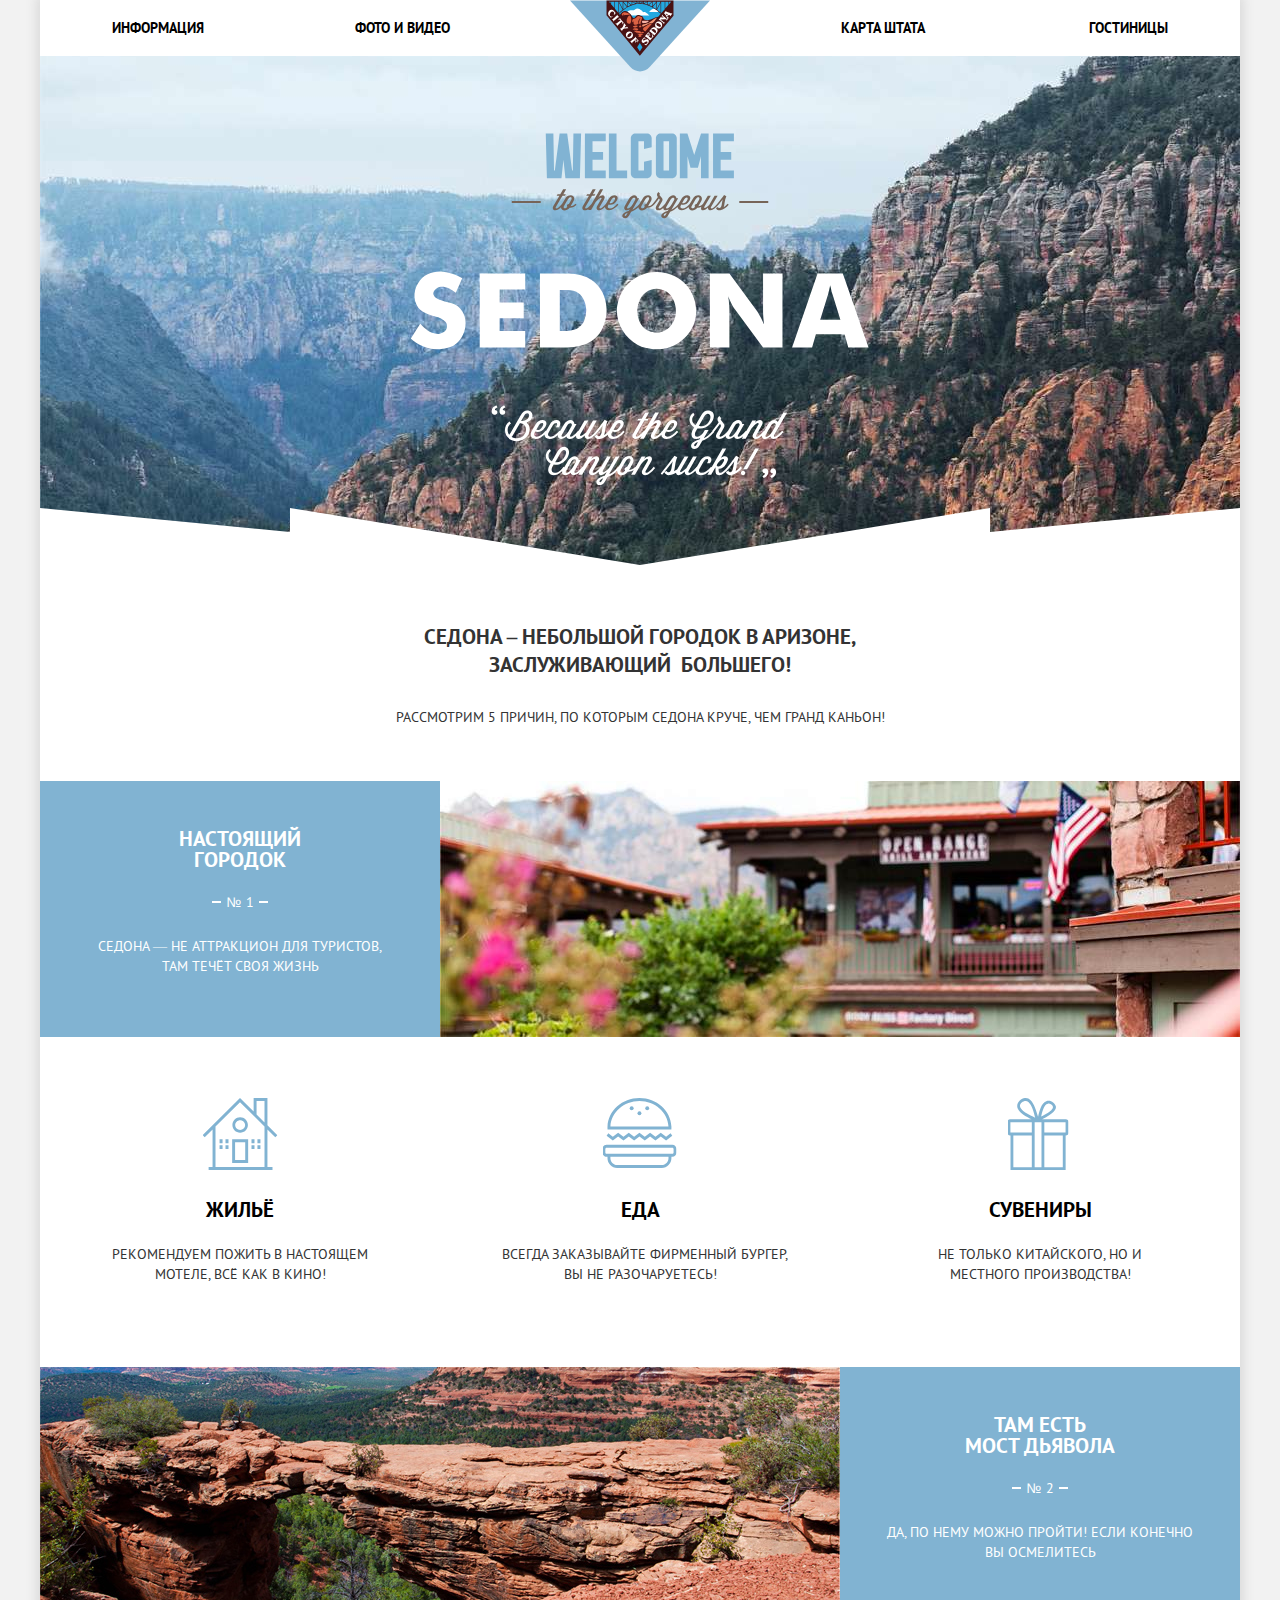
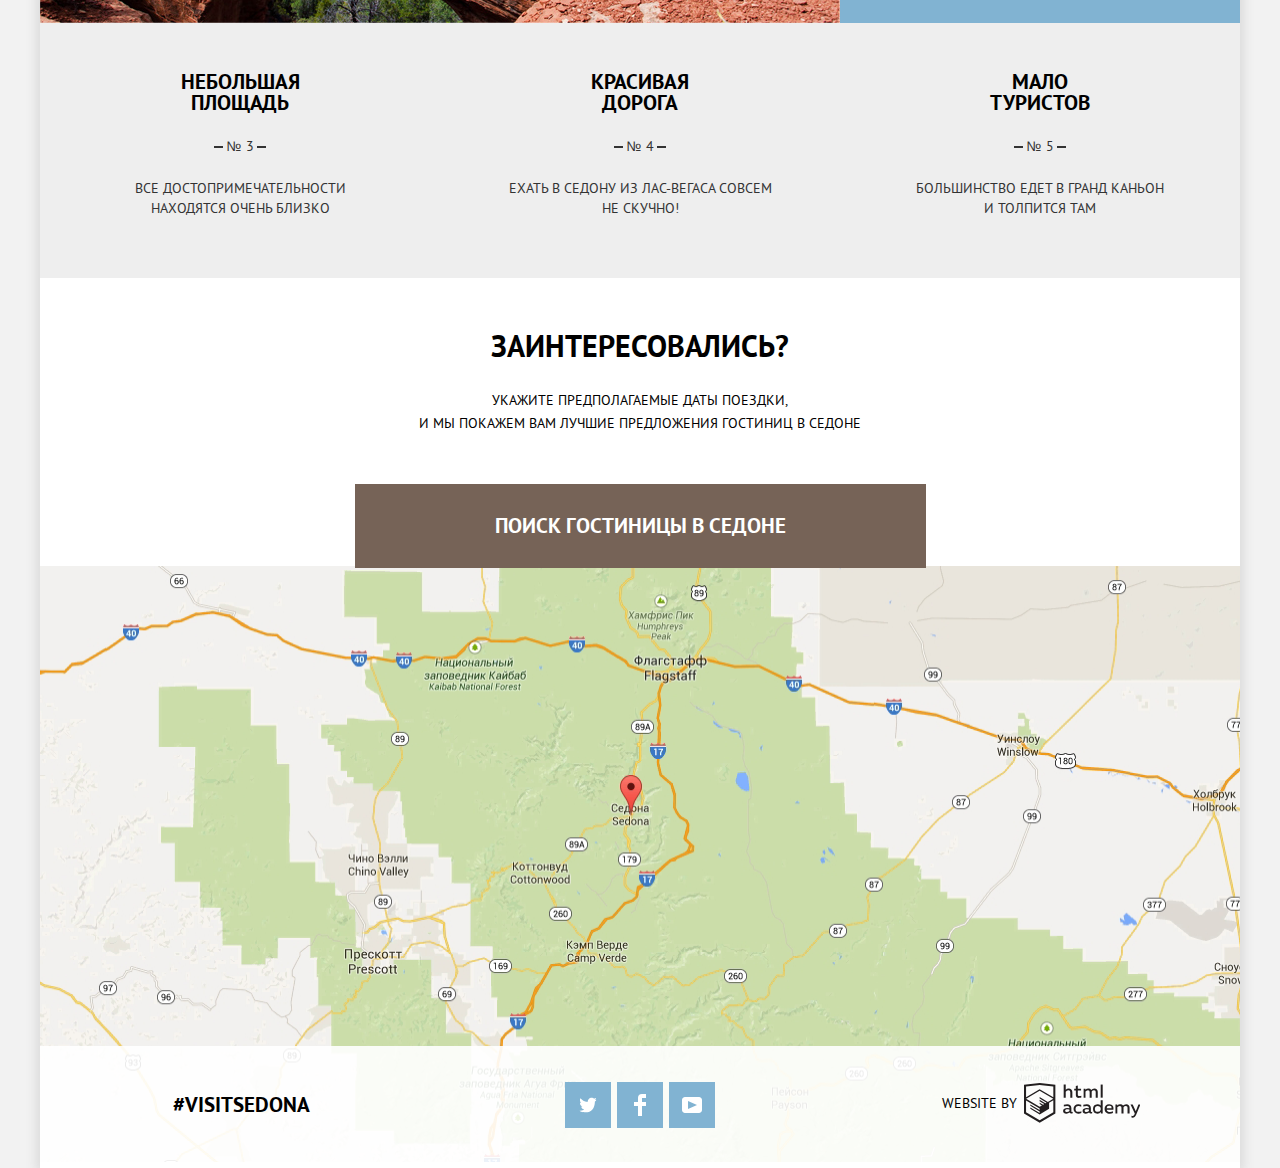
==== commit 8c0b3fbb: "Защита Финальная" ====
--- a/index.html
+++ b/index.html
@@ -17,8 +17,7 @@
         <img src="img/logo.svg"   
              alt="Логотип Седона"  
              width="140"   
-             height="72"   
-             title="На главную">
+             height="72">
              Перейти на главную страницу
       </a> 
 
--- a/css/style.min.css
+++ b/css/style.min.css
@@ -1 +1 @@
-@font-face{font-family:"PT Sans";font-display:swap;font-style:normal;font-weight:400;src:url(../fonts/ptsans.woff2) format("woff2"),url(../fonts/ptsans.woff) format("woff")}@font-face{font-family:"PT Sans";font-display:swap;font-style:normal;font-weight:700;src:url(../fonts/ptsansbold.woff2) format("woff2"),url(../fonts/ptsansbold.woff) format("woff")}html{box-sizing:border-box}*,::after,::before{box-sizing:inherit}body{margin:0;background-color:#f2f2f2;font-family:"PT Sans",Arial,Tahoma,sans-serif;font-size:14px}:focus{outline:#222 dotted 1px;outline-offset:4px}.page-index .container{position:relative}.visually-hidden{position:absolute;margin:-1px;padding:0;width:1px;height:1px;overflow:hidden;border:none;clip:rect(0,0,0,0)}.button{background-color:transparent;border:none;cursor:pointer}.container,.main,.main-header{background-color:#fff}.wrapper{width:1056px;margin-left:auto;margin-right:auto}.container{position:relative;width:1200px;margin:auto;box-shadow:0 0 10px 4px #dbdbdb;overflow:hidden}.main-header{padding:0;margin:0}.main-header__logo{position:absolute;top:0;left:50%;font-size:0;transform:translateX(-50%);z-index:3}.main-nav__list{position:relative;display:flex;flex-wrap:wrap;justify-content:space-between;align-items:center;margin:0;padding:19px 0;list-style:none;z-index:2}.main-nav__item{width:20%}.main-nav__item:nth-child(2){margin-right:115px}.main-nav__item:last-child,.main-nav__item:nth-child(4n+3){text-align:right}.main-nav__item:focus{outline:0}.main-nav__link{display:inline-block;vertical-align:middle;font-family:"PT Sans";font-size:14px;font-weight:700;color:#000;text-decoration:none;text-transform:uppercase;transition-duration:.3s;transition-property:color}.main-nav__link:focus,.main-nav__link:hover{color:#81b3d2}.main-nav__link:active{color:#b2b2b2}.main-nav__link--current{color:#766357}.intro__pic{position:relative;width:100%;min-height:509px;background:linear-gradient(160deg,#a2c4dc,#6b494a);background-image:url(../img/polygon.svg),url(../img/sedona.jpg);background-position:center bottom -1px,0 -55px;background-repeat:no-repeat}.intro__img{position:relative;left:50%;top:77px;transform:translateX(-50%)}.main__features{margin-top:58px}.features__text{color:#333;text-transform:uppercase;text-align:center;line-height:20px}.features__text.features__text--big{max-width:460px;margin:0 auto;font-family:"PT Sans";font-size:21px;font-weight:700;line-height:28px;z-index:10}.features__text,.features__text--narrow{margin-top:28px;font-family:"PT Sans";font-size:inherit}.features__list{position:relative;display:flex;flex-wrap:wrap;justify-content:space-between;margin:54px 0 0;padding:0;list-style:none}.features__item{width:100%}.features__item--type-1{display:flex;align-items:stretch}.features__item--type-1 .features__content{padding:47px 0;width:100%;background-color:#81b3d2;text-align:center}.features__item--type-1 .features__title{margin-top:0;margin-bottom:32px;font-family:"PT Sans";color:#fff;font-size:21px;font-weight:700;line-height:21px;text-align:center;text-transform:uppercase}.features__item--type-1 .features__number{position:relative;color:#fff;padding:0 14px;bottom:8px}.features__item--type-1 .features__number::after,.features__item--type-1 .features__number::before{position:absolute;content:"";top:8px;width:9px;height:2px;background-color:#fff}.features__item--type-1 .features__number::before{left:0}.features__item--type-1 .features__number::after{right:0}.features__item--type-1 .features__text{max-width:320px;color:#fff;font-family:"PT Sans";font-size:14px;text-align:center;line-height:20px;margin:18px auto 0}.features__item--type-1 .features__img{display:block}.features__item--type-2{position:relative;padding-top:161px;padding-bottom:83px;width:400px}.features__item--type-2 .features__title{margin:0;color:#000;font-size:21px;font-family:"PT Sans";text-align:center;text-transform:uppercase;font-weight:700}.features__item--type-2 .features__text{max-width:277px;font-family:"PT Sans";font-size:14px;line-height:20px;text-transform:uppercase;text-align:center;margin:22px auto 0}.features__item--type-2 .features__number{position:relative;padding:0 20px;color:#333}.features__item--type-2 .features__number::after,.features__item--type-2 .features__number::before{position:absolute;content:"";top:8px;width:9px;height:2px;background-color:#333}.features__item--type-2 .features__number::before{left:0}.features__item--type-2 .features__number::after{right:0}.features__item--icon-food::before,.features__item--icon-gift::before,.features__item--icon-house::before{position:absolute;content:"";top:61px;left:50%;width:75px;height:72px;transform:translateX(-50%);background-repeat:no-repeat}.features__item--icon-house::before{background-image:url(../img/icon-house.svg)}.features__item--icon-food::before{background-image:url(../img/icon-burger.svg)}.features__item--icon-gift::before{background-image:url(../img/icon-gift.svg);background-position:5px 0;background-size:contain}.features__item--type-2 .features__content{display:flex;flex-direction:column;align-items:center}.features__item--type-3{position:relative;width:400px;padding-top:48px;padding-bottom:60px;background-color:#eee;z-index:3}.button--search,.hotel-search--hide{z-index:2;font-family:"PT Sans"}.features__item--type-3 .features__content{text-align:center}.features__item--type-3 .features__title{margin:0 auto 29px;max-width:134px;color:#000;line-height:21px;font-family:"PT Sans";font-size:21px;text-align:center;text-transform:uppercase;font-weight:700}.features__item--type-3 .features__text{max-width:277px;font-family:"PT Sans";font-size:14px;line-height:20px;text-transform:uppercase;text-align:center;margin:19px auto 0}.features__item--type-3 .features__number{position:relative;display:inline-block;vertical-align:middle;bottom:5px;padding:0 12px;color:#333;font-size:14px}.features__item--type-3 .features__number::after,.features__item--type-3 .features__number::before{position:absolute;top:8px;width:9px;height:2px;background-color:#333;content:""}.features__item--type-3 .features__number::before{left:0}.features__item--type-3 .features__number::after{right:0}.map__img{font-size:0}.search__row{display:flex;flex-direction:column;align-items:center}.search__text{color:#000;text-align:center;text-transform:uppercase}.search__text--big{margin-top:51px;margin-bottom:25px;font-family:"PT Sans";font-size:30px;font-weight:700}.search__text--narrow{margin-top:0;margin-bottom:0;line-height:23px}.button--search{position:relative;display:inline-block;margin-top:49px;margin-bottom:-2px;border:none;vertical-align:middle;background-color:#766357;color:#fff;font-size:21px;text-decoration:none;text-transform:uppercase;font-weight:700;transition:ease .3s;transition-duration:.3s;transition-property:background-color;padding:30px 140px}.button--search:focus,.button--search:focus-within,.button--search:hover{background-color:#604e43}.button--search:hover{transition-duration:.3s;transition-property:background-color}.button--search:active{background-color:#503e33;color:#857871;transition-duration:.3s;transition-property:background-color}.map{width:100%;min-height:596px;overflow:hidden;position:relative;transition-duration:.3s}.map__google{position:absolute;top:0;left:0}.map img:hover{transform:scale(1.1);transition-property:transform;transition-duration:.3s}.hotel-search,.hotel-search--hide{position:absolute;top:0;left:50%;width:570px;background-color:#fff;box-shadow:0 0 20px 0 #838282;transform:translateX(-50%);font-weight:700;text-transform:uppercase}.hotel-search{padding:60px 55px 54px;font-family:"PT Sans";-webkit-animation-name:drop-down_form;animation-name:drop-down_form;-webkit-animation-duration:.7s;animation-duration:.7s}.hotel-search--hide{display:none;padding:55px}.hotel-search--error{-webkit-animation-name:form_error;animation-name:form_error;-webkit-animation-duration:.3s;animation-duration:.3s}@-webkit-keyframes drop-down_form{from{transform:translateY(-500px) translateX(-50%)}to{transform:translateY(0) translateX(-50%)}}@keyframes drop-down_form{from{transform:translateY(-500px) translateX(-50%)}to{transform:translateY(0) translateX(-50%)}}@-webkit-keyframes form_error{0%,100%{transform:rotate(0) translateX(-50%);transform-origin:0 50% 0}10%,30%,50%,70%,90%{transform:rotate(-1deg) translateX(-50%);transform-origin:0 50% 0}20%,40%,60%,80%{transform:rotate(1deg) translateX(-50%);transform-origin:0 50% 0}}@keyframes form_error{0%,100%{transform:rotate(0) translateX(-50%);transform-origin:0 50% 0}10%,30%,50%,70%,90%{transform:rotate(-1deg) translateX(-50%);transform-origin:0 50% 0}20%,40%,60%,80%{transform:rotate(1deg) translateX(-50%);transform-origin:0 50% 0}}.hotel-search__fieldset{margin:0;padding:0;border:none}.hotel-search__date{flex-direction:column;justify-content:space-between;margin-bottom:30px}.hotel-search__date,.hotel-search__label{position:relative;display:flex;align-items:center;white-space:nowrap;width:100%;font-size:14px;cursor:pointer}.hotel-search__calendar{position:absolute;content:"";top:50%;right:2px;font-size:0;transform:translateY(-50%);transition-duration:.3s;transition-property:background-color}.hotel-search__calendar:focus svg,.hotel-search__calendar:hover svg{fill:#000}.hotel-search__calendar:active svg{fill:#81b3d2}.hotel-search__input{position:relative;padding:10px;margin:0 0 0 25px;border:none;width:100%;font-size:14px;font-weight:700;text-transform:uppercase;background-color:#f2f2f2;cursor:pointer}.hotel-search__input:active,.hotel-search__input:focus{background-color:#fff;box-shadow:0 0 0 2px #e5e5e5}.hotel-search__input:focus{outline:#222 dotted 1px;outline-offset:4px}.hotel-search__input:hover{background-color:#ebebeb;cursor:pointer}.hotels-search__input::-webkit-input-placeholder{color:#000;font-family:"PT Sans";font-weight:700;text-transform:uppercase}.hotels-search__input::-moz-placeholder{color:#000;font-family:"PT Sans";font-weight:700;text-transform:uppercase}.hotels-search__input:-ms-input-placeholder{color:#000;font-family:"PT Sans";font-weight:700;text-transform:uppercase}.hotels-search__input::-ms-input-placeholder{color:#000;font-family:"PT Sans";font-weight:700;text-transform:uppercase}.hotels-search__input::placeholder{color:#000;font-family:"PT Sans";font-weight:700;text-transform:uppercase}.hotel-search__person{display:flex;align-content:center;margin-bottom:55px}.hotel-search__person-category{position:relative;display:flex;justify-content:space-between;align-items:center;margin:0;width:50%}.hotel-search__person-category .hotel-search__label{position:relative;display:flex;align-items:center;justify-content:flex-end;width:100%}.hotel-search__person-category .hotel-search__input{padding:11px 0;margin:0 0 0 46px;width:114px;border:none;background-color:#f2f2f2;text-align:center}.hotel-search__person-category .hotel-search__input[name=child]{margin:0 0 0 27px}.hotel-search__person-category .hotel-search__input:focus{outline:#222 dotted 1px;outline-offset:4px;background-color:#fff;box-shadow:0 0 0 2px #e5e5e5}.hotel-search__person-category .hotel-search__input:hover{background-color:#ebebeb}.hotel-search__adult-value,.hotel-search__child-value{position:absolute;top:50%;right:50%;width:12px;height:100%;font-size:0;font-weight:700;transform:translate(-50%,-50%);z-index:1}.hotel-search__adult-value--plus,.hotel-search__child-value--plus{right:8px}.hotel-search__adult-value--minus,.hotel-search__child-value--minus{left:131px}.hotel-search__adult-value--minus::before,.hotel-search__child-value--minus::before{position:absolute;content:"-";top:50%;left:50%;color:#a9a9a9;font-size:30px;transform:translate(-50%,-50%)}.hotel-search__adult-value--plus::before,.hotel-search__child-value--plus::before{position:absolute;content:"+";top:50%;left:50%;color:#a9a9a9;font-size:30px;transform:translate(-50%,-50%)}.hotel-search__adult-value--plus:hover::before,.hotel-search__child-value--plus:hover::before{color:#000;transition-duration:.3s}.hotel-search__adult-value--plus:focus::before,.hotel-search__child-value--plus:focus::before{color:#000}.hotel-search__adult-value--plus:active::before,.hotel-search__child-value--plus:active::before{color:#81b3d2;transition-duration:.3s;transition-property:background-color}.hotel-search__adult-value--minus:hover::before,.hotel-search__child-value--minus:hover::before{color:#000;transition-duration:.3s}.hotel-search__adult-value--minus:focus::before,.hotel-search__child-value--minus:focus::before{color:#000}.hotel-search__adult-value--minus:active::before,.hotel-search__child-value--minus:active::before{color:#81b3d2;transition-duration:.3s;transition-property:background-color}.hotel-search__adult-value:focus~.hotel-search__label .hotel-search__input,.hotel-search__child-value:focus~.hotel-search__label .hotel-search__input{outline:#222 dotted 1px;outline-offset:4px;background-color:#fff;box-shadow:0 0 0 2px #e5e5e5}.hotel-search__submit{min-width:459px;padding:17px 0;background-color:#81b3d2;color:#fff;font-size:21px;font-weight:700;text-transform:uppercase;transition-duration:.3s;transition-property:background-color}.hotel-search__submit:focus,.hotel-search__submit:hover{background-color:#669ec0}.hotel-search__submit:active{color:rgba(255,255,255,.5);background-color:#5496bd;transition-duration:.3s;transition-property:color}.filter__content{padding-top:32px;padding-bottom:18px;background:linear-gradient(90deg,#4f7ca5,#4f4847);background-image:url(../img/sedona-blur.jpg);background-position:0 -56px;background-size:cover}.filter__content .filter__label{margin-left:7px;color:#fff;font-family:"PT Sans";font-size:14px;text-transform:uppercase}.filter-range__caption,.filter__selection--type-1 .filter__caption{font-size:16px;line-height:11px;text-transform:uppercase;font-family:"PT Sans";font-weight:700}.filter__price,.filter__selection,.filter__sort{padding:0;margin:0;border:none}.filter__selection--type-1{display:flex;flex-direction:column}.filter__selection--type-1 .filter__caption{margin-bottom:19px;color:#fff}.filter__inner{position:relative;display:flex;align-items:center;cursor:pointer}.filter__label{cursor:pointer}.filter__checkbox{position:relative;left:0;width:24px;height:24px;cursor:pointer;opacity:0;z-index:9000}.filter__label:active .filter__inner{color:#81b3d2;border-radius:5px;box-shadow:0 0 0 3px #81b3d3;outline:0}.filter__checkbox:checked+.filter__check{width:24px;height:24px;background-image:url(../img/checkobox-on.svg);background-repeat:no-repeat}.filter__checkbox:disabled+.filter__check{width:24px;height:24px;background-image:url(../img/checkobox-off-disabled.svg);background-repeat:no-repeat}.filter__checkbox:checked:disabled+.filter__check{width:24px;height:24px;background-image:url(../img/checkobox-on-disabled.svg);background-repeat:no-repeat}.filter__checkbox:focus+.filter__check{outline:#fff dotted 1px;outline-offset:4px}.filter__check{position:relative;margin:11px 11px 11px -23px;width:24px;height:24px;background-image:url(../img/checkobox-off.svg);background-repeat:no-repeat;z-index:0}.filter__row{display:flex;flex-wrap:wrap;justify-content:space-between;max-width:1056px;margin-left:auto;margin-right:auto}.filter__column:first-child{width:258px}.filter__column:nth-child(2){width:288px}.filter__column:last-child{margin-left:auto;max-width:318px;min-width:318px}.filter-range{width:100%;padding:0;margin:0;color:#fff;text-transform:uppercase;border:none}.filter-range__caption{margin-bottom:16px;color:#fff}.filter-range__price{position:relative;display:flex;align-items:center;margin-bottom:20px;width:100%;height:36px;border:2px solid #fff;border-radius:2px;font-size:0}.filter-range__price::after{position:absolute;content:"";top:50%;left:50%;width:2px;height:22px;background-color:#fff;transform:translate(-50%,-50%)}.range-price__label{font-size:14px;line-height:38px;cursor:pointer;vertical-align:middle}.range-price .range-price__label--max{padding-left:75px}.range-price .range-price__label--min{padding-left:67px}.range-price__input{width:50px;margin:0;border:none;background:0 0;color:inherit}.range-price__input:focus{outline:#fff dotted 1px}.filter-range__controls{position:relative;margin-bottom:32px}.filter-range__scale{height:2px;background-color:rgba(255,255,255,.3)}.filter-range__bar{width:80%;height:2px;background-color:#fff}.filter-range__toggle{position:absolute;top:-9px;width:21px;height:21px;border-radius:50%;border:8px solid #fff;background-color:#888;box-shadow:0 2px 1px 0 rgba(0,1,1,.2);cursor:pointer}.filter-range__toggle:hover{background:#1c4f80}.filter-range__toggle--min{left:0}.filter-range__toggle--max{left:80%}.filter__submit{display:block;padding:6px 33px;margin:0 auto 0 86px;border:2px solid #fff;border-radius:2px;background:0 0;color:#fff;font-size:14px;line-height:20px;text-transform:uppercase;cursor:pointer;transition-duration:.2s;transition-property:color,background-color}.sort__caption,.sort__link{line-height:21px;text-transform:uppercase}.filter__submit:focus,.filter__submit:hover{background-color:#fff;transition-duration:.4s;color:#000}.filter__submit:focus{outline:#fff dotted 1px;outline-offset:4px}.sort.filter__sort{display:flex;align-items:center;padding:10px 0;border-bottom:1px solid #e5e5e5}.sort__row{display:flex;align-items:center;white-space:nowrap}.sort__type{padding:0;margin:0;width:100%;border:none}.sort__text{margin-right:50px;font-family:"PT Sans";font-size:21px;font-weight:700;color:#000;text-transform:uppercase}.sort__wrap{display:flex;flex-wrap:wrap;align-content:center}.sort__caption{font-size:12px;color:#000}.sort__list{display:flex;flex-wrap:wrap;padding:0;margin:0 0 0 38px;list-style:none;font-size:12px}.sort__item{margin:0 31px 0 0}.sort__item:last-child{margin-right:0}.sort__link{display:block;border-bottom:1px dotted #81b3d2;font-size:12px;color:#cacaca;text-decoration:none}.sort__link:hover{color:#81b3d2;transition:ease .3s}.sort__link:focus,.sort__link:focus-within{border-bottom:none;color:#81b3d2}.sort__link:active{color:#000;transition:ease .3s}.sort__link--active{border-bottom:none;color:#81b3d2}.sort__button-group{display:flex;align-items:center;margin-left:auto}.sort__button{padding:0;margin:0;width:11px;height:10px;background-repeat:no-repeat;font-size:0}.sort__button:last-child{margin:0 0 0 12px}.sort__button--down path:hover,.sort__button--up path:hover{fill:#231f20;transition-duration:.3s}.sort__button--down:focus path,.sort__button--up:focus path{fill:#231f20}.sort__button--down path:active,.sort__button--up path:active{fill:#81b3d2;transition:ease .3s}.sort__button--active path{fill:#81b3d2}.main__search{display:flex;flex-wrap:wrap;flex-direction:column;align-items:center}.map__google{border:none}.hotels__list{padding:0;margin:0;list-style:none}.hotels__item{padding:29px 0;margin-bottom:1px;border-bottom:1px solid #e5e5e5}.hotels__row{display:flex}.hotels__pic{margin-right:31px;transition-property:transform}.hotels__pic a{display:block;font-size:0}.hotels__pic:focus .hotels__img,.hotels__pic:hover .hotels__img{transform:scale(1.1);transition-duration:.2s}.hotels__img,.hotels__title .hotels__title-link{display:block;transition-duration:.3s}.hotels__title{margin:-5px 0 0}.hotels__title .hotels__title-link{padding-top:2px;margin:0;color:#000;font-family:"PT Sans";font-size:21px;font-weight:700;text-transform:uppercase;text-decoration:none;transition-property:color}.hotels__link,.social-list__link{transition-duration:.3s;transition-property:background-color,color}.hotels__title .hotels__title-link:focus,.hotels__title .hotels__title-link:hover{color:#81b3d2}.hotels__title .hotels__title-link:active{color:#b2b2b2}.hotels__options{display:flex;flex-wrap:wrap;flex-direction:column;justify-content:space-between}.hotels__info{display:flex;align-items:center;flex-wrap:wrap}.hotels__price,.hotels__type{display:block;margin-bottom:17px;color:#333;text-transform:uppercase}.hotels__typies{display:flex;flex-direction:column;justify-content:space-between}.hotels__link{display:block;color:#fff;font-family:"PT Sans";font-weight:700;text-transform:uppercase;text-decoration:none;padding:5px 17px}.hotels__link--more{margin-right:6px;background-color:#81b3d2}.hotels__link--more:focus,.hotels__link--more:hover{background-color:#669ec0}.hotels__link--more:active{color:#88b6d1;background-color:#5496bd}.hotels__link--book{background-color:#766357}.hotels__link--book:focus,.hotels__link--book:hover{background-color:#604e43}.hotels__link--book:active{color:#857871;background-color:#503e33}.hotels__rating{margin-left:auto;min-height:90px}.rating__row{display:flex;flex-direction:column;min-height:inherit}.rating__count{display:block;background-color:#f2f2f2;color:#666;text-align:center;text-transform:uppercase;white-space:nowrap;padding:5px 13px 6px 16px}.rating__star-group{display:flex;justify-content:flex-end;margin-bottom:47px}.rating__star{display:inline-block;vertical-align:middle;height:17px;width:18px;font-size:0;background-image:url(../img/star.svg);background-repeat:space}.rating__star--four{width:89px}.rating__star--three{width:65px}.rating__star--two{width:41px}.page-index .main-footer{position:absolute;bottom:0;width:100%}.main-footer{background-color:rgba(255,255,255,.9)}.main-footer__row{display:flex;justify-content:space-between;align-items:center;padding:36px 0}.main-footer__column{display:flex;align-items:center}.main-footer__text{margin-left:61px;margin-bottom:4px;color:#000;font-size:21px;font-family:"PT Sans";font-weight:700;text-transform:uppercase}.main-footer__social-list{display:flex;align-items:center;justify-content:space-between;padding:0;margin:0 0 4px 27px;width:100%;cursor:pointer;list-style:none}.social-list__item{margin-right:6px}.social-list__item:last-child,.social-list__link:last-child{margin-right:0}.social-list__link{position:relative;display:block;width:46px;height:46px;background-color:#81b3d2;font-size:0}.social-list__link:focus,.social-list__link:hover{background-color:#669ec0}.social-list__link:active{background-color:#5496bd}.social-list__link--icon svg{position:absolute;top:50%;left:50%;transform:translate(-50%,-50%)}.social-list__link:active svg{fill-opacity:.5;transition:ease .3s}.main-footer__copy{display:block;margin-right:7px;margin-bottom:8px;text-transform:uppercase}.main-footer__link{display:inline-block;width:116px;height:41px;margin:0 28px 0 0;margin-bottom:7px;vertical-align:middle;font-size:0}.main-footer__link:focus svg,.main-footer__link:hover svg{fill:#81b3d2;transition:ease .3s}.main-footer__link:active svg{fill:#bdbdbd;transition:ease .3s}+@font-face{font-family:"PT Sans";font-display:swap;font-style:normal;font-weight:400;src:url(../fonts/ptsans.woff2) format("woff2"),url(../fonts/ptsans.woff) format("woff")}@font-face{font-family:"PT Sans";font-display:swap;font-style:normal;font-weight:700;src:url(../fonts/ptsansbold.woff2) format("woff2"),url(../fonts/ptsansbold.woff) format("woff")}html{box-sizing:border-box}*,::after,::before{box-sizing:inherit}body{margin:0;background-color:#f2f2f2;font-family:"PT Sans",Arial,Tahoma,sans-serif;font-size:14px}:focus{outline:#222 dotted 1px;outline-offset:4px}.page-index .container{position:relative}.visually-hidden{position:absolute;margin:-1px;padding:0;width:1px;height:1px;overflow:hidden;border:none;clip:rect(0,0,0,0)}.button{background-color:transparent;border:none;cursor:pointer}.container,.main,.main-header{background-color:#fff}.wrapper{width:1056px;margin-left:auto;margin-right:auto}.container{position:relative;width:1200px;margin:auto;box-shadow:0 0 10px 4px #dbdbdb;overflow:hidden}.main-header{padding:0;margin:0}.main-header__logo{position:absolute;top:0;left:50%;font-size:0;transform:translateX(-50%);z-index:3}.main-nav__list{position:relative;display:flex;flex-wrap:wrap;justify-content:space-between;align-items:center;margin:0;padding:19px 0;list-style:none;z-index:2}.main-nav__item{width:20%}.main-nav__item:nth-child(2){margin-right:115px}.main-nav__item:last-child,.main-nav__item:nth-child(4n+3){text-align:right}.main-nav__item:focus{outline:0}.main-nav__link{display:inline-block;vertical-align:middle;font-family:"PT Sans";font-size:14px;font-weight:700;color:#000;text-decoration:none;text-transform:uppercase;transition-duration:.3s;transition-property:color}.main-nav__link:focus,.main-nav__link:hover{color:#81b3d2}.main-nav__link:active{color:#b2b2b2}.main-nav__link--current{color:#766357}.intro__pic{position:relative;width:100%;min-height:509px;background:linear-gradient(160deg,#a2c4dc,#6b494a);background-image:url(../img/polygon.svg),url(../img/sedona.jpg);background-position:center bottom -1px,0 -55px;background-repeat:no-repeat}.intro__img{position:relative;left:50%;top:77px;transform:translateX(-50%)}.main__features{margin-top:58px}.features__text{color:#333;text-transform:uppercase;text-align:center;line-height:20px}.features__text.features__text--big{max-width:460px;margin:0 auto;font-family:"PT Sans";font-size:21px;font-weight:700;line-height:28px;z-index:10}.features__text,.features__text--narrow{margin-top:28px;font-family:"PT Sans";font-size:inherit}.features__list{position:relative;display:flex;flex-wrap:wrap;justify-content:space-between;margin:54px 0 0;padding:0;list-style:none}.features__item{width:100%}.features__item--type-1{display:flex;align-items:stretch}.features__item--type-1 .features__content{padding:47px 0;width:100%;background-color:#81b3d2;text-align:center}.features__item--type-1 .features__title{margin-top:0;margin-bottom:32px;font-family:"PT Sans";color:#fff;font-size:21px;font-weight:700;line-height:21px;text-align:center;text-transform:uppercase}.features__item--type-1 .features__number{position:relative;color:#fff;padding:0 14px;bottom:8px}.features__item--type-1 .features__number::after,.features__item--type-1 .features__number::before{position:absolute;content:"";top:8px;width:9px;height:2px;background-color:#fff}.features__item--type-1 .features__number::before{left:0}.features__item--type-1 .features__number::after{right:0}.features__item--type-1 .features__text{max-width:320px;color:#fff;font-family:"PT Sans";font-size:14px;text-align:center;line-height:20px;margin:18px auto 0}.features__item--type-1 .features__img{display:block}.features__item--type-2{position:relative;padding-top:161px;padding-bottom:83px;width:400px}.features__item--type-2 .features__title{margin:0;color:#000;font-size:21px;font-family:"PT Sans";text-align:center;text-transform:uppercase;font-weight:700}.features__item--type-2 .features__text{max-width:277px;font-family:"PT Sans";font-size:14px;line-height:20px;text-transform:uppercase;text-align:center;margin:22px auto 0}.features__item--type-2 .features__number{position:relative;padding:0 20px;color:#333}.features__item--type-2 .features__number::after,.features__item--type-2 .features__number::before{position:absolute;content:"";top:8px;width:9px;height:2px;background-color:#333}.features__item--type-2 .features__number::before{left:0}.features__item--type-2 .features__number::after{right:0}.features__item--icon-food::before,.features__item--icon-gift::before,.features__item--icon-house::before{position:absolute;content:"";top:61px;left:50%;width:75px;height:72px;transform:translateX(-50%);background-repeat:no-repeat}.features__item--icon-house::before{background-image:url(../img/icon-house.svg)}.features__item--icon-food::before{background-image:url(../img/icon-burger.svg)}.features__item--icon-gift::before{background-image:url(../img/icon-gift.svg);background-position:5px 0;background-size:contain}.features__item--type-2 .features__content{display:flex;flex-direction:column;align-items:center}.features__item--type-3{position:relative;width:400px;padding-top:48px;padding-bottom:60px;background-color:#eee;z-index:3}.button--search,.hotel-search--hide{z-index:2;font-family:"PT Sans"}.features__item--type-3 .features__content{text-align:center}.features__item--type-3 .features__title{margin:0 auto 29px;max-width:134px;color:#000;line-height:21px;font-family:"PT Sans";font-size:21px;text-align:center;text-transform:uppercase;font-weight:700}.features__item--type-3 .features__text{max-width:277px;font-family:"PT Sans";font-size:14px;line-height:20px;text-transform:uppercase;text-align:center;margin:19px auto 0}.features__item--type-3 .features__number{position:relative;display:inline-block;vertical-align:middle;bottom:5px;padding:0 12px;color:#333;font-size:14px}.features__item--type-3 .features__number::after,.features__item--type-3 .features__number::before{position:absolute;top:8px;width:9px;height:2px;background-color:#333;content:""}.features__item--type-3 .features__number::before{left:0}.features__item--type-3 .features__number::after{right:0}.map__img{font-size:0}.search__row{display:flex;flex-direction:column;align-items:center}.search__text{color:#000;text-align:center;text-transform:uppercase}.search__text--big{margin-top:51px;margin-bottom:25px;font-family:"PT Sans";font-size:30px;font-weight:700}.search__text--narrow{margin-top:0;margin-bottom:0;line-height:23px}.button--search{position:relative;display:inline-block;margin-top:49px;margin-bottom:-2px;border:none;vertical-align:middle;background-color:#766357;color:#fff;font-size:21px;text-decoration:none;text-transform:uppercase;font-weight:700;transition:ease .3s;transition-duration:.3s;transition-property:background-color;padding:30px 140px}.button--search:focus,.button--search:focus-within,.button--search:hover{background-color:#604e43}.button--search:hover{transition-duration:.3s;transition-property:background-color}.button--search:active{background-color:#503e33;color:#857871;transition-duration:.3s;transition-property:background-color}.map{width:100%;min-height:602px;overflow:hidden;position:relative;transition-duration:.3s}.map__google{position:absolute;top:0;left:0}.map img:hover{transform:scale(1.1);transition-property:transform;transition-duration:.3s}.hotel-search,.hotel-search--hide{position:absolute;top:0;left:50%;width:570px;background-color:#fff;box-shadow:0 0 20px 0 #838282;transform:translateX(-50%);font-weight:700;text-transform:uppercase}.hotel-search{padding:63px 55px 54px;font-family:"PT Sans";-webkit-animation-name:drop-down_form;animation-name:drop-down_form;-webkit-animation-duration:.7s;animation-duration:.7s}.hotel-search--hide{display:none;padding:55px}.hotel-search--error{-webkit-animation-name:form_error;animation-name:form_error;-webkit-animation-duration:.3s;animation-duration:.3s}@-webkit-keyframes drop-down_form{from{transform:translateY(-500px) translateX(-50%)}to{transform:translateY(0) translateX(-50%)}}@keyframes drop-down_form{from{transform:translateY(-500px) translateX(-50%)}to{transform:translateY(0) translateX(-50%)}}@-webkit-keyframes form_error{0%,100%{transform:rotate(0) translateX(-50%);transform-origin:0 50% 0}10%,30%,50%,70%,90%{transform:rotate(-1deg) translateX(-50%);transform-origin:0 50% 0}20%,40%,60%,80%{transform:rotate(1deg) translateX(-50%);transform-origin:0 50% 0}}@keyframes form_error{0%,100%{transform:rotate(0) translateX(-50%);transform-origin:0 50% 0}10%,30%,50%,70%,90%{transform:rotate(-1deg) translateX(-50%);transform-origin:0 50% 0}20%,40%,60%,80%{transform:rotate(1deg) translateX(-50%);transform-origin:0 50% 0}}.hotel-search__fieldset{margin:0;padding:0;border:none}.hotel-search__date{flex-direction:column;justify-content:space-between;margin-bottom:30px}.hotel-search__date,.hotel-search__label{position:relative;display:flex;align-items:center;white-space:nowrap;width:100%;font-size:14px;cursor:pointer}.hotel-search__calendar{position:absolute;content:"";top:50%;right:2px;font-size:0;transform:translateY(-50%);transition-duration:.3s;transition-property:background-color}.hotel-search__calendar:focus svg,.hotel-search__calendar:hover svg{fill:#000}.hotel-search__calendar:active svg{fill:#81b3d2}.hotel-search__input{position:relative;padding:10px;margin:0 0 0 25px;border:none;width:100%;font-size:14px;font-weight:700;text-transform:uppercase;background-color:#f2f2f2;cursor:pointer}.hotel-search__input:active,.hotel-search__input:focus{background-color:#fff;box-shadow:0 0 0 2px #e5e5e5}.hotel-search__input:focus{outline:#222 dotted 1px;outline-offset:4px}.hotel-search__input:hover{background-color:#ebebeb;cursor:pointer}.hotels-search__input::-webkit-input-placeholder{color:#000;font-family:"PT Sans";font-weight:700;text-transform:uppercase}.hotels-search__input::-moz-placeholder{color:#000;font-family:"PT Sans";font-weight:700;text-transform:uppercase}.hotels-search__input:-ms-input-placeholder{color:#000;font-family:"PT Sans";font-weight:700;text-transform:uppercase}.hotels-search__input::-ms-input-placeholder{color:#000;font-family:"PT Sans";font-weight:700;text-transform:uppercase}.hotels-search__input::placeholder{color:#000;font-family:"PT Sans";font-weight:700;text-transform:uppercase}.hotel-search__person{display:flex;align-content:center;margin-bottom:55px}.hotel-search__person-category{position:relative;display:flex;justify-content:space-between;align-items:center;margin:0;width:50%}.hotel-search__person-category .hotel-search__label{position:relative;display:flex;align-items:center;justify-content:flex-end;width:100%}.hotel-search__person-category .hotel-search__input{padding:11px 0;margin:0 0 0 46px;width:114px;border:none;background-color:#f2f2f2;text-align:center}.hotel-search__person-category .hotel-search__input[name=child]{margin:0 0 0 27px}.hotel-search__person-category .hotel-search__input:focus{outline:#222 dotted 1px;outline-offset:4px;background-color:#fff;box-shadow:0 0 0 2px #e5e5e5}.hotel-search__person-category .hotel-search__input:hover{background-color:#ebebeb}.hotel-search__adult-value,.hotel-search__child-value{position:absolute;top:50%;right:50%;width:12px;height:100%;font-size:0;font-weight:700;transform:translate(-50%,-50%);z-index:1}.hotel-search__adult-value--plus,.hotel-search__child-value--plus{right:8px}.hotel-search__adult-value--minus,.hotel-search__child-value--minus{left:131px}.hotel-search__adult-value--minus::before,.hotel-search__child-value--minus::before{position:absolute;content:"-";top:50%;left:50%;color:#a9a9a9;font-size:30px;transform:translate(-50%,-50%)}.hotel-search__adult-value--plus::before,.hotel-search__child-value--plus::before{position:absolute;content:"+";top:50%;left:50%;color:#a9a9a9;font-size:30px;transform:translate(-50%,-50%)}.hotel-search__adult-value--plus:hover::before,.hotel-search__child-value--plus:hover::before{color:#000;transition-duration:.3s}.hotel-search__adult-value--plus:focus::before,.hotel-search__child-value--plus:focus::before{color:#000}.hotel-search__adult-value--plus:active::before,.hotel-search__child-value--plus:active::before{color:#81b3d2;transition-duration:.3s;transition-property:background-color}.hotel-search__adult-value--minus:hover::before,.hotel-search__child-value--minus:hover::before{color:#000;transition-duration:.3s}.hotel-search__adult-value--minus:focus::before,.hotel-search__child-value--minus:focus::before{color:#000}.hotel-search__adult-value--minus:active::before,.hotel-search__child-value--minus:active::before{color:#81b3d2;transition-duration:.3s;transition-property:background-color}.hotel-search__adult-value:focus~.hotel-search__label .hotel-search__input,.hotel-search__child-value:focus~.hotel-search__label .hotel-search__input{outline:#222 dotted 1px;outline-offset:4px;background-color:#fff;box-shadow:0 0 0 2px #e5e5e5}.hotel-search__submit{min-width:459px;padding:17px 0;background-color:#81b3d2;color:#fff;font-size:21px;font-weight:700;text-transform:uppercase;transition-duration:.3s;transition-property:background-color}.hotel-search__submit:focus,.hotel-search__submit:hover{background-color:#669ec0}.hotel-search__submit:active{color:rgba(255,255,255,.5);background-color:#5496bd;transition-duration:.3s;transition-property:color}.filter__content{padding-top:32px;padding-bottom:18px;background:linear-gradient(90deg,#4f7ca5,#4f4847);background-image:url(../img/sedona-blur.jpg);background-position:0 -56px;background-size:cover}.filter__content .filter__label{margin-left:7px;color:#fff;font-family:"PT Sans";font-size:14px;text-transform:uppercase}.filter-range__caption,.filter__selection--type-1 .filter__caption{font-size:16px;line-height:11px;text-transform:uppercase;font-family:"PT Sans";font-weight:700}.filter__price,.filter__selection,.filter__sort{padding:0;margin:0;border:none}.filter__selection--type-1{display:flex;flex-direction:column}.filter__selection--type-1 .filter__caption{margin-bottom:19px;color:#fff}.filter__inner{position:relative;display:flex;align-items:center;cursor:pointer}.filter__label{cursor:pointer}.filter__checkbox{position:relative;left:0;width:24px;height:24px;cursor:pointer;opacity:0;z-index:9000}.filter__label:active .filter__inner{color:#81b3d2;border-radius:5px;box-shadow:0 0 0 3px #81b3d3;outline:0}.filter__checkbox:checked+.filter__check{width:24px;height:24px;background-image:url(../img/checkobox-on.svg);background-repeat:no-repeat}.filter__checkbox:disabled+.filter__check{width:24px;height:24px;background-image:url(../img/checkobox-off-disabled.svg);background-repeat:no-repeat}.filter__checkbox:checked:disabled+.filter__check{width:24px;height:24px;background-image:url(../img/checkobox-on-disabled.svg);background-repeat:no-repeat}.filter__checkbox:focus+.filter__check{outline:#fff dotted 1px;outline-offset:4px}.filter__check{position:relative;margin:11px 11px 11px -23px;width:24px;height:24px;background-image:url(../img/checkobox-off.svg);background-repeat:no-repeat;z-index:0}.filter__row{display:flex;flex-wrap:wrap;justify-content:space-between;max-width:1056px;margin-left:auto;margin-right:auto}.filter__column:first-child{width:258px}.filter__column:nth-child(2){width:288px}.filter__column:last-child{margin-left:auto;max-width:318px;min-width:318px}.filter-range{width:100%;padding:0;margin:0;color:#fff;text-transform:uppercase;border:none}.filter-range__caption{margin-bottom:16px;color:#fff}.filter-range__price{position:relative;display:flex;align-items:center;margin-bottom:20px;width:100%;height:36px;border:2px solid #fff;border-radius:2px;font-size:0}.filter-range__price::after{position:absolute;content:"";top:50%;left:50%;width:2px;height:22px;background-color:#fff;transform:translate(-50%,-50%)}.range-price__label{font-size:14px;line-height:38px;cursor:pointer;vertical-align:middle}.range-price .range-price__label--max{padding-left:75px}.range-price .range-price__label--min{padding-left:67px}.range-price__input{width:50px;margin:0;border:none;background:0 0;color:inherit}.range-price__input:focus{outline:#fff dotted 1px}.filter-range__controls{position:relative;margin-bottom:32px}.filter-range__scale{height:2px;background-color:rgba(255,255,255,.3)}.filter-range__bar{width:80%;height:2px;background-color:#fff}.filter-range__toggle{position:absolute;top:-9px;width:21px;height:21px;border-radius:50%;border:8px solid #fff;background-color:#888;box-shadow:0 2px 1px 0 rgba(0,1,1,.2);cursor:pointer}.filter-range__toggle:hover{background:#1c4f80}.filter-range__toggle--min{left:0}.filter-range__toggle--max{left:80%}.filter__submit{display:block;padding:6px 33px;margin:0 auto 0 86px;border:2px solid #fff;border-radius:2px;background:0 0;color:#fff;font-size:14px;line-height:20px;text-transform:uppercase;cursor:pointer;transition-duration:.2s;transition-property:color,background-color}.sort__caption,.sort__link{line-height:21px;text-transform:uppercase}.filter__submit:focus,.filter__submit:hover{background-color:#fff;transition-duration:.4s;color:#000}.filter__submit:focus{outline:#fff dotted 1px;outline-offset:4px}.sort.filter__sort{display:flex;align-items:center;padding:10px 0;border-bottom:1px solid #e5e5e5}.sort__row{display:flex;align-items:center;white-space:nowrap}.sort__type{padding:0;margin:0;width:100%;border:none}.sort__text{margin-right:50px;font-family:"PT Sans";font-size:21px;font-weight:700;color:#000;text-transform:uppercase}.sort__wrap{display:flex;flex-wrap:wrap;align-content:center}.sort__caption{font-size:12px;color:#000}.sort__list{display:flex;flex-wrap:wrap;padding:0;margin:0 0 0 38px;list-style:none;font-size:12px}.sort__item{margin:0 31px 0 0}.sort__item:last-child{margin-right:0}.sort__link{display:block;border-bottom:1px dotted #81b3d2;font-size:12px;color:#cacaca;text-decoration:none}.sort__link:hover{color:#81b3d2;transition:ease .3s}.sort__link:focus,.sort__link:focus-within{border-bottom:none;color:#81b3d2}.sort__link:active{color:#000;transition:ease .3s}.sort__link--active{border-bottom:none;color:#81b3d2}.sort__button-group{display:flex;align-items:center;margin-left:auto}.sort__button{padding:0;margin:0;width:11px;height:10px;background-repeat:no-repeat;font-size:0}.sort__button:last-child{margin:0 0 0 12px}.sort__button--down path:hover,.sort__button--up path:hover{fill:#231f20;transition-duration:.3s}.sort__button--down:focus path,.sort__button--up:focus path{fill:#231f20}.sort__button--down path:active,.sort__button--up path:active{fill:#81b3d2;transition:ease .3s}.sort__button--active path{fill:#81b3d2}.main__search{display:flex;flex-wrap:wrap;flex-direction:column;align-items:center}.map__google{border:none}.hotels__list{padding:0;margin:0;list-style:none}.hotels__item{padding:29px 0;margin-bottom:1px;border-bottom:1px solid #e5e5e5}.hotels__row{display:flex}.hotels__pic{margin-right:31px;transition-property:transform}.hotels__pic a{display:block;font-size:0}.hotels__pic:focus .hotels__img,.hotels__pic:hover .hotels__img{transform:scale(1.1);transition-duration:.2s}.hotels__img,.hotels__title .hotels__title-link{display:block;transition-duration:.3s}.hotels__title{margin:-5px 0 0}.hotels__title .hotels__title-link{padding-top:2px;margin:0;color:#000;font-family:"PT Sans";font-size:21px;font-weight:700;text-transform:uppercase;text-decoration:none;transition-property:color}.hotels__link,.social-list__link{transition-duration:.3s;transition-property:background-color,color}.hotels__title .hotels__title-link:focus,.hotels__title .hotels__title-link:hover{color:#81b3d2}.hotels__title .hotels__title-link:active{color:#b2b2b2}.hotels__options{display:flex;flex-wrap:wrap;flex-direction:column;justify-content:space-between}.hotels__info{display:flex;align-items:center;flex-wrap:wrap}.hotels__price,.hotels__type{display:block;margin-bottom:17px;color:#333;text-transform:uppercase}.hotels__typies{display:flex;flex-direction:column;justify-content:space-between}.hotels__link{display:block;color:#fff;font-family:"PT Sans";font-weight:700;text-transform:uppercase;text-decoration:none;padding:5px 17px}.hotels__link--more{margin-right:6px;background-color:#81b3d2}.hotels__link--more:focus,.hotels__link--more:hover{background-color:#669ec0}.hotels__link--more:active{color:#88b6d1;background-color:#5496bd}.hotels__link--book{background-color:#766357}.hotels__link--book:focus,.hotels__link--book:hover{background-color:#604e43}.hotels__link--book:active{color:#857871;background-color:#503e33}.hotels__rating{margin-left:auto;min-height:90px}.rating__row{display:flex;flex-direction:column;min-height:inherit}.rating__count{display:block;background-color:#f2f2f2;color:#666;text-align:center;text-transform:uppercase;white-space:nowrap;padding:5px 13px 6px 16px}.rating__star-group{display:flex;justify-content:flex-end;margin-bottom:47px}.rating__star{display:inline-block;vertical-align:middle;height:20px;width:18px;font-size:0;background-image:url(../img/star.svg);background-repeat:space}.rating__star--four{width:89px}.rating__star--three{width:65px}.rating__star--two{width:41px}.page-index .main-footer{position:absolute;bottom:0;width:100%}.main-footer{background-color:rgba(255,255,255,.9)}.main-footer__row{display:flex;justify-content:space-between;align-items:center;padding:36px 0}.main-footer__column{display:flex;align-items:center}.main-footer__text{margin-left:61px;margin-bottom:4px;color:#000;font-size:21px;font-family:"PT Sans";font-weight:700;text-transform:uppercase}.main-footer__social-list{display:flex;align-items:center;justify-content:space-between;padding:0;margin:0 0 4px 27px;width:100%;cursor:pointer;list-style:none}.social-list__item{margin-right:6px}.social-list__item:last-child,.social-list__link:last-child{margin-right:0}.social-list__link{position:relative;display:block;width:46px;height:46px;background-color:#81b3d2;font-size:0}.social-list__link:focus,.social-list__link:hover{background-color:#669ec0}.social-list__link:active{background-color:#5496bd}.social-list__link--icon svg{position:absolute;top:50%;left:50%;transform:translate(-50%,-50%)}.social-list__link:active svg{fill-opacity:.5;transition:ease .3s}.main-footer__copy{display:block;margin-right:7px;margin-bottom:8px;text-transform:uppercase}.main-footer__link{display:inline-block;width:116px;height:41px;margin:0 28px 0 0;margin-bottom:7px;vertical-align:middle;font-size:0}.main-footer__link:focus svg,.main-footer__link:hover svg{fill:#81b3d2;transition:ease .3s}.main-footer__link:active svg{fill:#bdbdbd;transition:ease .3s}